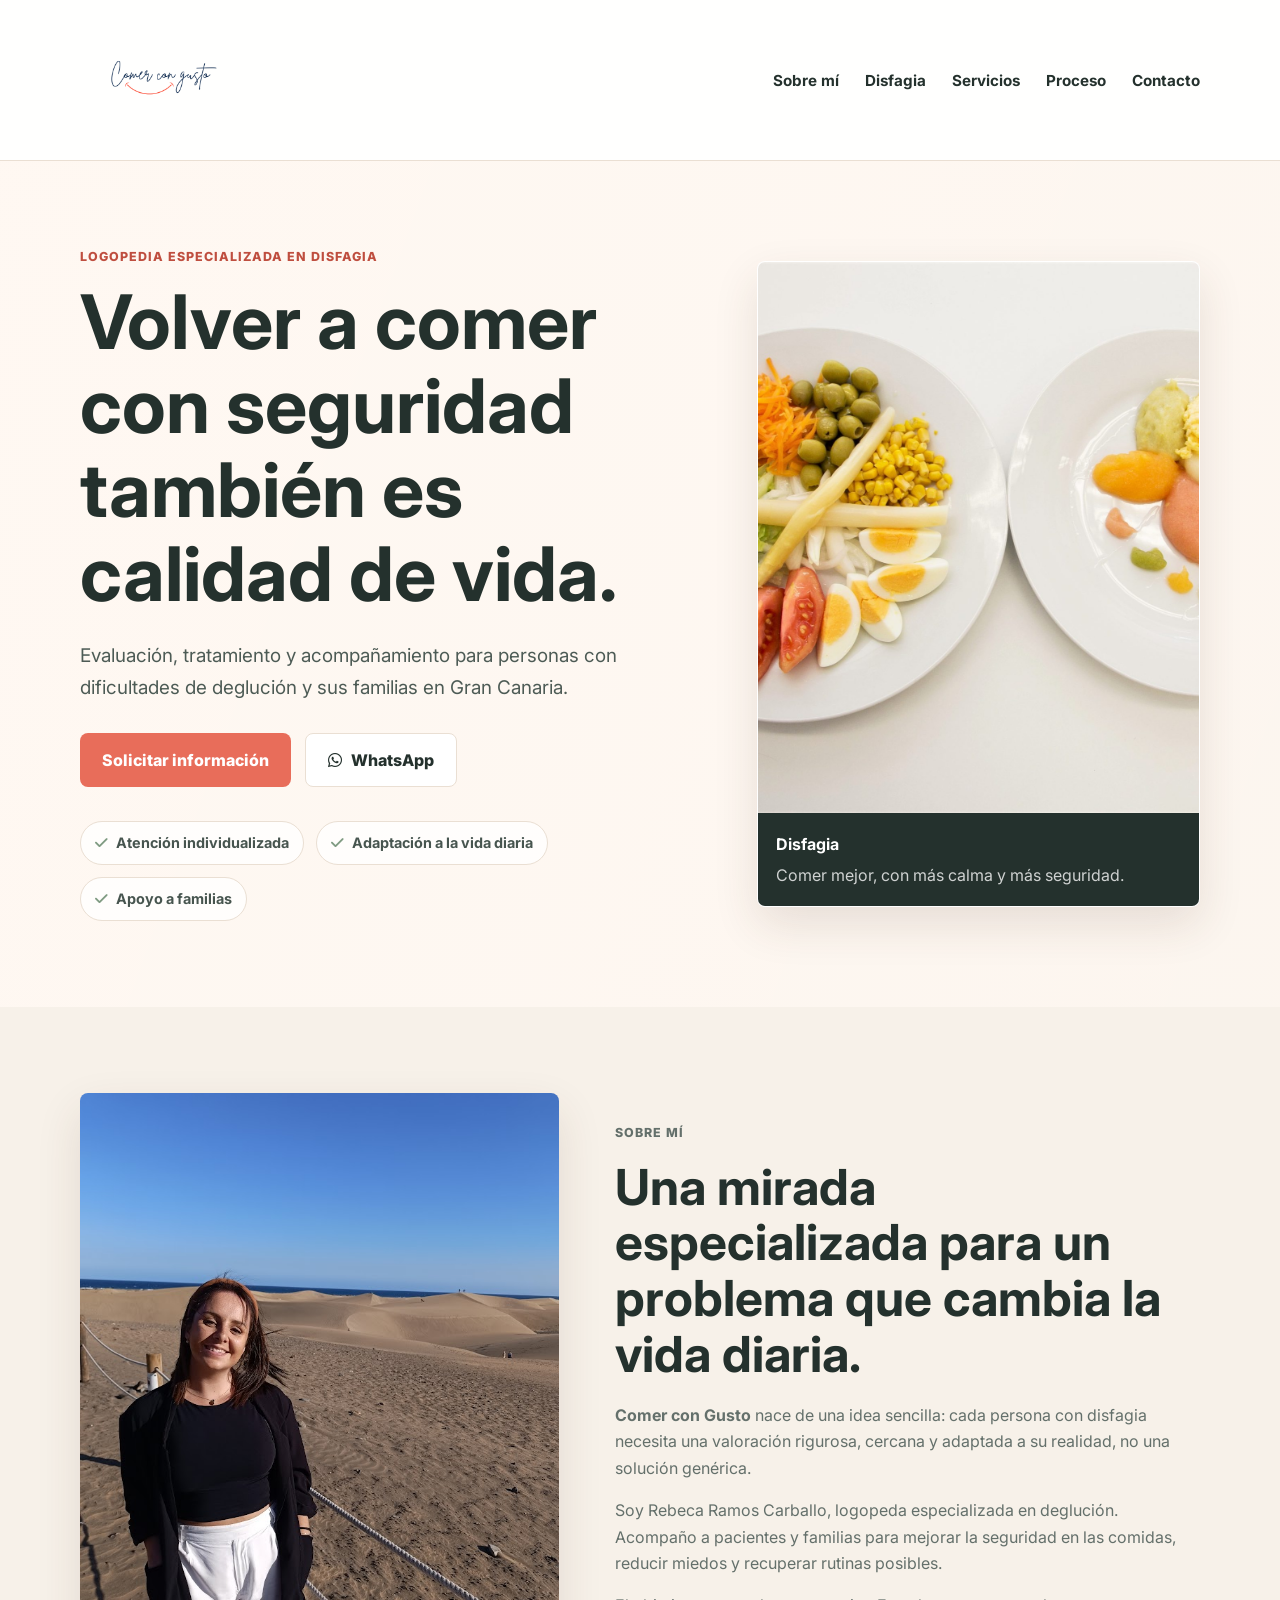
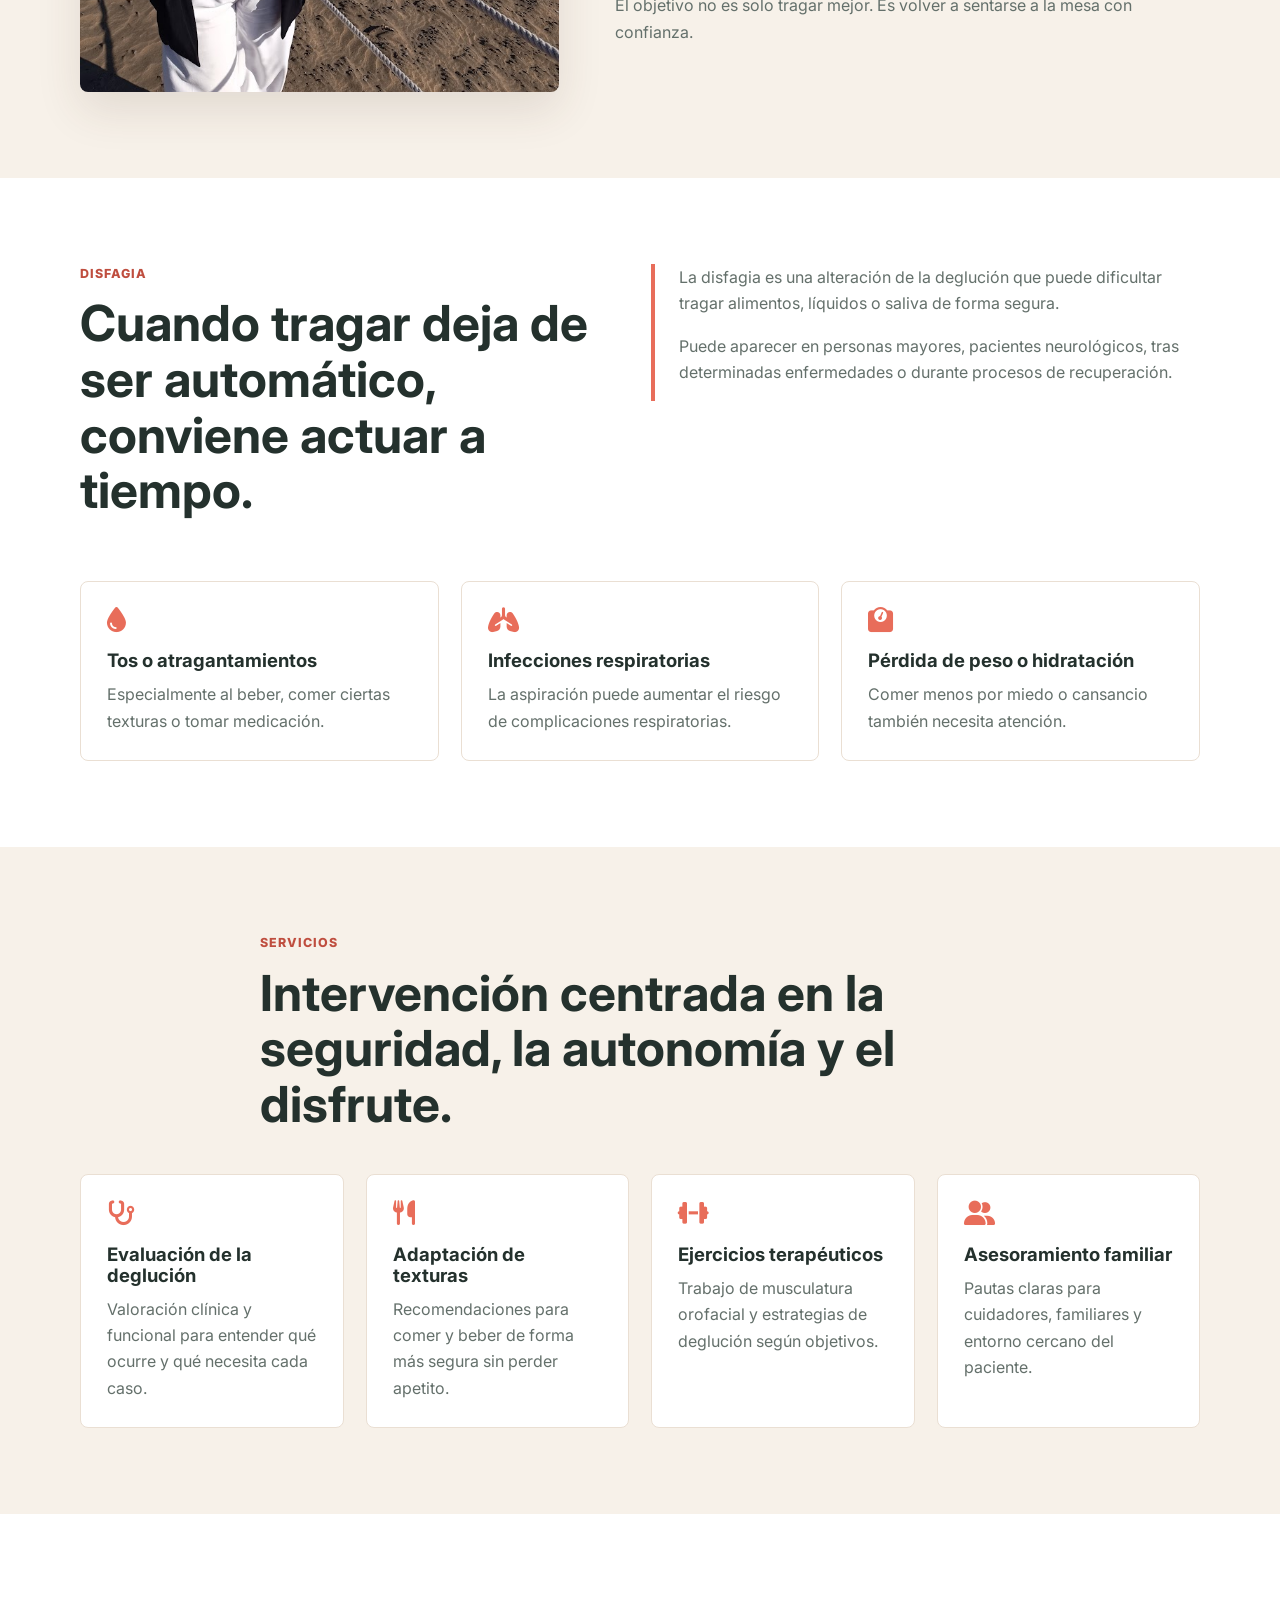
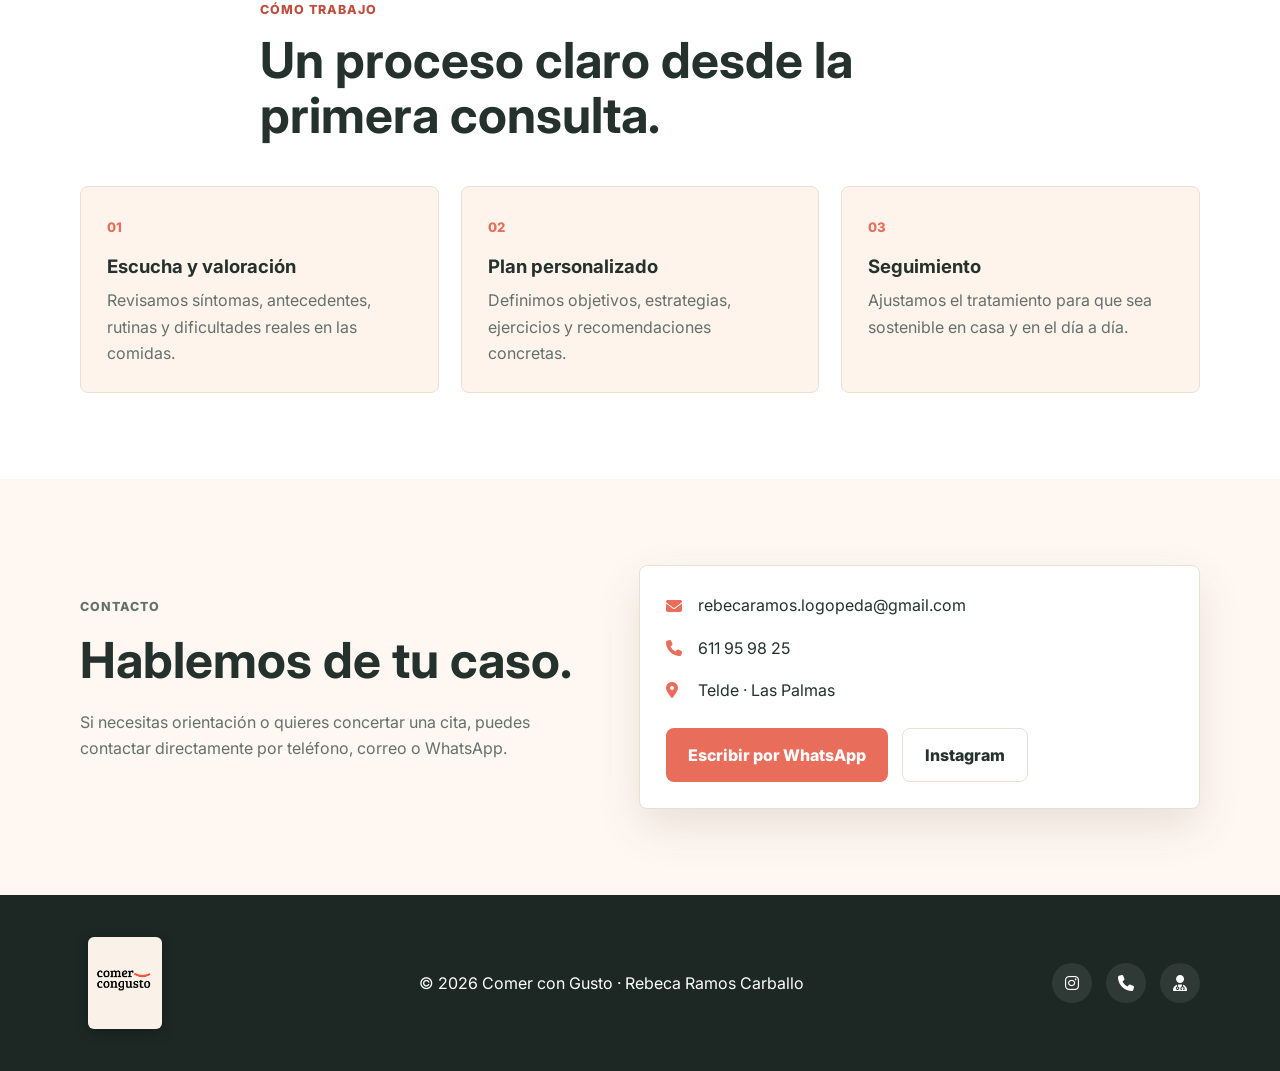
==== index.html @ aea31c48 "Primera version Comer con Gusto web" ====
<!doctype html>
<html lang="es">
  <head>
    <meta charset="UTF-8" />
    <meta name="viewport" content="width=device-width, initial-scale=1" />
    <meta
      name="description"
      content="Comer con Gusto, logopedia especializada en disfagia en Gran Canaria. Evaluación, tratamiento y asesoramiento para una alimentación más segura."
    />

    <title>Comer con Gusto | Logopedia especializada en disfagia</title>

    <link rel="stylesheet" href="style.css" />

    <link rel="preconnect" href="https://fonts.googleapis.com" />
    <link rel="preconnect" href="https://fonts.gstatic.com" crossorigin />
    <link
      href="https://fonts.googleapis.com/css2?family=Inter:wght@400;500;600;700;800&display=swap"
      rel="stylesheet"
    />

    <link
      rel="stylesheet"
      href="https://cdnjs.cloudflare.com/ajax/libs/font-awesome/6.5.0/css/all.min.css"
    />
  </head>

  <body>
    <nav class="barra-navegacion" aria-label="Navegación principal">
      <div class="contenedor-navegacion">
        <a href="#inicio" class="marca" aria-label="Comer con Gusto">
          <img src="images/logo.png" alt="Comer con Gusto" class="logo-principal" />
        </a>

        <ul class="enlaces-navegacion">
          <li><a href="#sobre-mi">Sobre mí</a></li>
          <li><a href="#disfagia">Disfagia</a></li>
          <li><a href="#servicios">Servicios</a></li>
          <li><a href="#proceso">Proceso</a></li>
          <li><a href="#contacto">Contacto</a></li>
        </ul>
      </div>
    </nav>

    <main>
      <header id="inicio" class="portada">
        <div class="contenido-portada">
          <div class="texto-portada">
            <p class="etiqueta-seccion">Logopedia especializada en disfagia</p>
            <h1>Volver a comer con seguridad también es calidad de vida.</h1>

            <p class="texto-destacado">
              Evaluación, tratamiento y acompañamiento para personas con
              dificultades de deglución y sus familias en Gran Canaria.
            </p>

            <div class="acciones-portada">
              <a href="#contacto" class="boton-principal">Solicitar información</a>
              <a
                href="https://wa.me/34611959825"
                class="boton-secundario"
                target="_blank"
                rel="noopener"
              >
                <i class="fa-brands fa-whatsapp" aria-hidden="true"></i>
                WhatsApp
              </a>
            </div>

            <div class="lista-confianza" aria-label="Puntos destacados">
              <span><i class="fa-solid fa-check"></i> Atención individualizada</span>
              <span><i class="fa-solid fa-check"></i> Adaptación a la vida diaria</span>
              <span><i class="fa-solid fa-check"></i> Apoyo a familias</span>
            </div>
          </div>

          <div class="tarjeta-portada" aria-label="Especialidad de Comer con Gusto">
            <img src="images/comida1.jpg" alt="Plato adaptado y apetecible" />
            <div class="nota-portada">
              <strong>Disfagia</strong>
              <span>Comer mejor, con más calma y más seguridad.</span>
            </div>
          </div>
        </div>
      </header>

      <section id="sobre-mi" class="seccion">
        <div class="contenedor dos-columnas">
          <div class="imagen-perfil">
            <img src="images/Rebeca.jpg" alt="Rebeca Ramos, logopeda" />
          </div>

          <div class="bloque-contenido">
            <p class="etiqueta-seccion">Sobre mí</p>
            <h2>Una mirada especializada para un problema que cambia la vida diaria.</h2>

            <p>
              <strong>Comer con Gusto</strong> nace de una idea sencilla: cada
              persona con disfagia necesita una valoración rigurosa, cercana y
              adaptada a su realidad, no una solución genérica.
            </p>

            <p>
              Soy Rebeca Ramos Carballo, logopeda especializada en deglución.
              Acompaño a pacientes y familias para mejorar la seguridad en las
              comidas, reducir miedos y recuperar rutinas posibles.
            </p>

            <p>
              El objetivo no es solo tragar mejor. Es volver a sentarse a la
              mesa con confianza.
            </p>
          </div>
        </div>
      </section>

      <section id="disfagia" class="seccion seccion-clara">
        <div class="contenedor introduccion-dividida">
          <div>
            <p class="etiqueta-seccion">Disfagia</p>
            <h2>Cuando tragar deja de ser automático, conviene actuar a tiempo.</h2>
          </div>

          <div class="panel-informacion">
            <p>
              La disfagia es una alteración de la deglución que puede dificultar
              tragar alimentos, líquidos o saliva de forma segura.
            </p>
            <p>
              Puede aparecer en personas mayores, pacientes neurológicos, tras
              determinadas enfermedades o durante procesos de recuperación.
            </p>
          </div>
        </div>

        <div class="contenedor rejilla-alertas">
          <article>
            <i class="fa-solid fa-droplet"></i>
            <h3>Tos o atragantamientos</h3>
            <p>Especialmente al beber, comer ciertas texturas o tomar medicación.</p>
          </article>

          <article>
            <i class="fa-solid fa-lungs"></i>
            <h3>Infecciones respiratorias</h3>
            <p>La aspiración puede aumentar el riesgo de complicaciones respiratorias.</p>
          </article>

          <article>
            <i class="fa-solid fa-weight-scale"></i>
            <h3>Pérdida de peso o hidratación</h3>
            <p>Comer menos por miedo o cansancio también necesita atención.</p>
          </article>
        </div>
      </section>

      <section id="servicios" class="seccion">
        <div class="contenedor encabezado-seccion">
          <p class="etiqueta-seccion">Servicios</p>
          <h2>Intervención centrada en la seguridad, la autonomía y el disfrute.</h2>
        </div>

        <div class="contenedor rejilla-servicios">
          <article class="tarjeta-servicio">
            <i class="fa-solid fa-stethoscope"></i>
            <h3>Evaluación de la deglución</h3>
            <p>Valoración clínica y funcional para entender qué ocurre y qué necesita cada caso.</p>
          </article>

          <article class="tarjeta-servicio">
            <i class="fa-solid fa-utensils"></i>
            <h3>Adaptación de texturas</h3>
            <p>Recomendaciones para comer y beber de forma más segura sin perder apetito.</p>
          </article>

          <article class="tarjeta-servicio">
            <i class="fa-solid fa-dumbbell"></i>
            <h3>Ejercicios terapéuticos</h3>
            <p>Trabajo de musculatura orofacial y estrategias de deglución según objetivos.</p>
          </article>

          <article class="tarjeta-servicio">
            <i class="fa-solid fa-user-group"></i>
            <h3>Asesoramiento familiar</h3>
            <p>Pautas claras para cuidadores, familiares y entorno cercano del paciente.</p>
          </article>
        </div>
      </section>

      <section id="proceso" class="seccion seccion-acento">
        <div class="contenedor encabezado-seccion">
          <p class="etiqueta-seccion">Cómo trabajo</p>
          <h2>Un proceso claro desde la primera consulta.</h2>
        </div>

        <div class="contenedor rejilla-proceso">
          <article>
            <span>01</span>
            <h3>Escucha y valoración</h3>
            <p>Revisamos síntomas, antecedentes, rutinas y dificultades reales en las comidas.</p>
          </article>

          <article>
            <span>02</span>
            <h3>Plan personalizado</h3>
            <p>Definimos objetivos, estrategias, ejercicios y recomendaciones concretas.</p>
          </article>

          <article>
            <span>03</span>
            <h3>Seguimiento</h3>
            <p>Ajustamos el tratamiento para que sea sostenible en casa y en el día a día.</p>
          </article>
        </div>
      </section>

      <section id="contacto" class="seccion seccion-contacto">
        <div class="contenedor diseno-contacto">
          <div>
            <p class="etiqueta-seccion">Contacto</p>
            <h2>Hablemos de tu caso.</h2>
            <p>
              Si necesitas orientación o quieres concertar una cita, puedes
              contactar directamente por teléfono, correo o WhatsApp.
            </p>
          </div>

          <div class="tarjeta-contacto">
            <a href="mailto:rebecaramos.logopeda@gmail.com">
              <i class="fa-solid fa-envelope"></i>
              rebecaramos.logopeda@gmail.com
            </a>

            <a href="tel:611959825">
              <i class="fa-solid fa-phone"></i>
              611 95 98 25
            </a>

            <p>
              <i class="fa-solid fa-location-dot"></i>
              Telde · Las Palmas
            </p>

            <div class="acciones-contacto">
              <a
                href="https://wa.me/34611959825"
                class="boton-principal"
                target="_blank"
                rel="noopener"
              >
                Escribir por WhatsApp
              </a>

              <a
                href="https://www.instagram.com/comercon_gusto/"
                class="boton-secundario"
                target="_blank"
                rel="noopener"
              >
                Instagram
              </a>
            </div>
          </div>
        </div>
      </section>
    </main>

    <footer>
      <div class="contenido-footer">
        <img src="images/logo3.png" alt="Comer con Gusto" class="logo-footer" />

        <p>© 2026 Comer con Gusto · Rebeca Ramos Carballo</p>

        <div class="iconos-sociales">
          <a
            href="https://www.instagram.com/comercon_gusto/"
            target="_blank"
            rel="noopener"
            aria-label="Instagram"
          >
            <i class="fab fa-instagram"></i>
          </a>

          <a href="tel:611959825" aria-label="Teléfono">
            <i class="fa-solid fa-phone"></i>
          </a>

          <a
            href="https://www.doctoralia.es/rebeca-ramos-carballo/logopeda/santa-brigida"
            target="_blank"
            rel="noopener"
            aria-label="Doctoralia"
          >
            <i class="fa-solid fa-user-doctor"></i>
          </a>
        </div>
      </div>
    </footer>

    <script src="script.js"></script>
  </body>
</html>
---- style.css ----
:root {
  --fondo: #f7f1e9;
  --superficie: #ffffff;
  --superficie-suave: #fff8f2;
  --texto-principal: #24312d;
  --texto-secundario: #64706b;
  --color-marca: #e86d5a;
  --color-marca-oscuro: #bf4e3f;
  --verde-suave: #7f9b82;
  --dorado: #c9955e;
  --linea: #eadfd3;
  --sombra: 0 18px 45px rgba(76, 52, 35, 0.12);
}

* {
  box-sizing: border-box;
  margin: 0;
  padding: 0;
}

html {
  scroll-behavior: smooth;
}

body {
  background: var(--fondo);
  color: var(--texto-principal);
  font-family: "Inter", sans-serif;
  line-height: 1.65;
}

img {
  display: block;
  max-width: 100%;
}

a {
  color: inherit;
}

/* NAVEGACIÓN */

.barra-navegacion {
  background: rgba(255, 255, 255, 0.94);
  border-bottom: 1px solid var(--linea);
  position: sticky;
  top: 0;
  z-index: 10;
  backdrop-filter: blur(14px);
}

.contenedor-navegacion,
.contenedor,
.contenido-portada,
.contenido-footer {
  width: min(1120px, calc(100% - 40px));
  margin: 0 auto;
}

.contenedor-navegacion {
  display: flex;
  align-items: center;
  justify-content: space-between;
  min-height: 90px;
}

.marca {
  display: inline-flex;
  align-items: center;
  text-decoration: none;
}

.logo-principal {
  width: 160px;
  height: auto;
}

.enlaces-navegacion {
  display: flex;
  align-items: center;
  gap: 26px;
  list-style: none;
}

.enlaces-navegacion a {
  color: var(--texto-principal);
  font-size: 0.95rem;
  font-weight: 700;
  text-decoration: none;
}

.enlaces-navegacion a:hover {
  color: var(--color-marca);
}

/* PORTADA */

.portada {
  background: linear-gradient(
    110deg,
    rgba(255, 248, 242, 0.98) 0%,
    rgba(255, 248, 242, 0.9) 50%,
    rgba(255, 248, 242, 0.65) 100%
  );
  padding: 86px 0;
}

.contenido-portada {
  display: grid;
  grid-template-columns: minmax(0, 1.05fr) minmax(320px, 0.75fr);
  gap: 56px;
  align-items: center;
}

.texto-portada {
  max-width: 720px;
}

.etiqueta-seccion {
  color: var(--color-marca-oscuro);
  font-size: 0.78rem;
  font-weight: 800;
  letter-spacing: 0.08em;
  margin-bottom: 12px;
  text-transform: uppercase;
}

h1,
h2,
h3 {
  color: var(--texto-principal);
  line-height: 1.12;
}

h1 {
  font-size: clamp(2.45rem, 6vw, 4.7rem);
  max-width: 820px;
}

h2 {
  font-size: clamp(2rem, 4vw, 3.1rem);
  margin-bottom: 20px;
}

h3 {
  font-size: 1.16rem;
  margin-bottom: 10px;
}

.texto-destacado {
  color: #4d5b55;
  font-size: 1.18rem;
  margin: 24px 0 30px;
  max-width: 610px;
}

.acciones-portada,
.acciones-contacto {
  display: flex;
  flex-wrap: wrap;
  gap: 14px;
}

.boton-principal,
.boton-secundario {
  align-items: center;
  border-radius: 8px;
  display: inline-flex;
  font-weight: 800;
  gap: 9px;
  justify-content: center;
  min-height: 48px;
  padding: 13px 22px;
  text-decoration: none;
  transition: transform 0.2s ease, background 0.2s ease, border-color 0.2s ease;
}

.boton-principal {
  background: var(--color-marca);
  color: #fff;
}

.boton-principal:hover {
  background: var(--color-marca-oscuro);
  transform: translateY(-2px);
}

.boton-secundario {
  background: #fff;
  border: 1px solid var(--linea);
  color: var(--texto-principal);
}

.boton-secundario:hover {
  border-color: var(--dorado);
  transform: translateY(-2px);
}

.lista-confianza {
  display: flex;
  flex-wrap: wrap;
  gap: 12px;
  margin-top: 34px;
}

.lista-confianza span {
  align-items: center;
  background: rgba(255, 255, 255, 0.82);
  border: 1px solid var(--linea);
  border-radius: 999px;
  color: #47554f;
  display: inline-flex;
  font-size: 0.9rem;
  font-weight: 700;
  gap: 8px;
  padding: 9px 14px;
}

.lista-confianza i {
  color: var(--verde-suave);
}

.tarjeta-portada {
  background: var(--superficie);
  border: 1px solid rgba(255, 255, 255, 0.7);
  border-radius: 8px;
  box-shadow: var(--sombra);
  overflow: hidden;
}

.tarjeta-portada img {
  aspect-ratio: 4 / 5;
  height: 100%;
  object-fit: cover;
  width: 100%;
}

.nota-portada {
  background: var(--texto-principal);
  color: #fff;
  display: grid;
  gap: 4px;
  padding: 18px;
}

.nota-portada span {
  color: rgba(255, 255, 255, 0.78);
}

/* SECCIONES */

.seccion {
  padding: 86px 0;
}

.seccion-clara {
  background: var(--superficie);
}

.seccion-acento {
  background: #fff;
}

.dos-columnas {
  align-items: center;
  display: grid;
  gap: 56px;
  grid-template-columns: 0.82fr 1fr;
}

.imagen-perfil img {
  aspect-ratio: 4 / 5;
  border-radius: 8px;
  box-shadow: var(--sombra);
  object-fit: cover;
  width: 100%;
}

.bloque-contenido p,
.panel-informacion p,
.diseno-contacto p {
  color: var(--texto-secundario);
  margin-bottom: 16px;
}

.introduccion-dividida {
  align-items: start;
  display: grid;
  gap: 50px;
  grid-template-columns: 0.95fr 1fr;
}

.panel-informacion {
  border-left: 4px solid var(--color-marca);
  padding-left: 24px;
}

/* REJILLAS */

.rejilla-alertas,
.rejilla-servicios,
.rejilla-proceso {
  display: grid;
  gap: 22px;
  margin-top: 42px;
}

.rejilla-alertas {
  grid-template-columns: repeat(3, 1fr);
}

.rejilla-servicios {
  grid-template-columns: repeat(4, 1fr);
}

.rejilla-proceso {
  grid-template-columns: repeat(3, 1fr);
}

.tarjeta-servicio,
.rejilla-alertas article,
.rejilla-proceso article,
.tarjeta-contacto {
  background: var(--superficie);
  border: 1px solid var(--linea);
  border-radius: 8px;
  padding: 26px;
}

.tarjeta-servicio {
  min-height: 238px;
}

.tarjeta-servicio i,
.rejilla-alertas i {
  color: var(--color-marca);
  font-size: 1.55rem;
  margin-bottom: 18px;
}

.tarjeta-servicio p,
.rejilla-alertas p,
.rejilla-proceso p {
  color: var(--texto-secundario);
}

.encabezado-seccion {
  max-width: 760px;
}

.rejilla-proceso article {
  background: #fff4ec;
}

.rejilla-proceso span {
  color: var(--color-marca);
  display: inline-block;
  font-size: 0.82rem;
  font-weight: 800;
  margin-bottom: 18px;
}

/* CONTACTO */

.seccion-contacto {
  background: var(--superficie-suave);
}

.diseno-contacto {
  align-items: center;
  display: grid;
  gap: 54px;
  grid-template-columns: 0.9fr 1fr;
}

.tarjeta-contacto {
  box-shadow: var(--sombra);
}

.tarjeta-contacto > a,
.tarjeta-contacto > p {
  align-items: center;
  color: var(--texto-principal);
  display: flex;
  gap: 12px;
  margin-bottom: 16px;
  text-decoration: none;
}

.tarjeta-contacto i {
  color: var(--color-marca);
  width: 20px;
}

.acciones-contacto {
  margin-top: 24px;
}

/* FOOTER */

footer {
  background: #1d2824;
  color: #fff;
  padding: 34px 0;
}

.contenido-footer {
  align-items: center;
  display: flex;
  gap: 24px;
  justify-content: space-between;
}

.logo-footer {
  border-radius: 14px;
  padding: 8px;
  width: 90px;
  height: auto;
  filter: drop-shadow(0 3px 6px rgba(0, 0, 0, 0.3));
  transition: transform 0.3s ease;
}

.logo-footer:hover {
  transform: scale(1.05);
}

.iconos-sociales {
  display: flex;
  gap: 14px;
}

.iconos-sociales a {
  align-items: center;
  background: rgba(255, 255, 255, 0.08);
  border-radius: 999px;
  color: #fff;
  display: inline-flex;
  height: 40px;
  justify-content: center;
  text-decoration: none;
  transition: background 0.2s ease, transform 0.2s ease;
  width: 40px;
}

.iconos-sociales a:hover {
  background: var(--color-marca);
  transform: translateY(-2px);
}

/* RESPONSIVE */

@media (max-width: 980px) {
  .contenido-portada,
  .dos-columnas,
  .introduccion-dividida,
  .diseno-contacto {
    grid-template-columns: 1fr;
  }

  .rejilla-servicios,
  .rejilla-alertas,
  .rejilla-proceso {
    grid-template-columns: repeat(2, 1fr);
  }

  .tarjeta-portada img {
    aspect-ratio: 16 / 10;
  }
}

@media (max-width: 760px) {
  .contenedor-navegacion,
  .contenedor,
  .contenido-portada,
  .contenido-footer {
    width: min(100% - 28px, 1120px);
  }

  .contenedor-navegacion {
    justify-content: center;
    min-height: 68px;
  }

  .logo-principal {
    width: 120px;
  }

  .enlaces-navegacion {
    display: none;
  }

  .portada {
    padding: 48px 0 36px;
  }

  .seccion {
    padding: 64px 0;
  }

  .rejilla-servicios,
  .rejilla-alertas,
  .rejilla-proceso {
    grid-template-columns: 1fr;
  }

  .acciones-portada,
  .acciones-contacto {
    align-items: stretch;
    flex-direction: column;
  }

  .boton-principal,
  .boton-secundario {
    width: 100%;
  }

  .contenido-footer {
    flex-direction: column;
    text-align: center;
  }

  .logo-footer {
    width: 65px;
  }
}
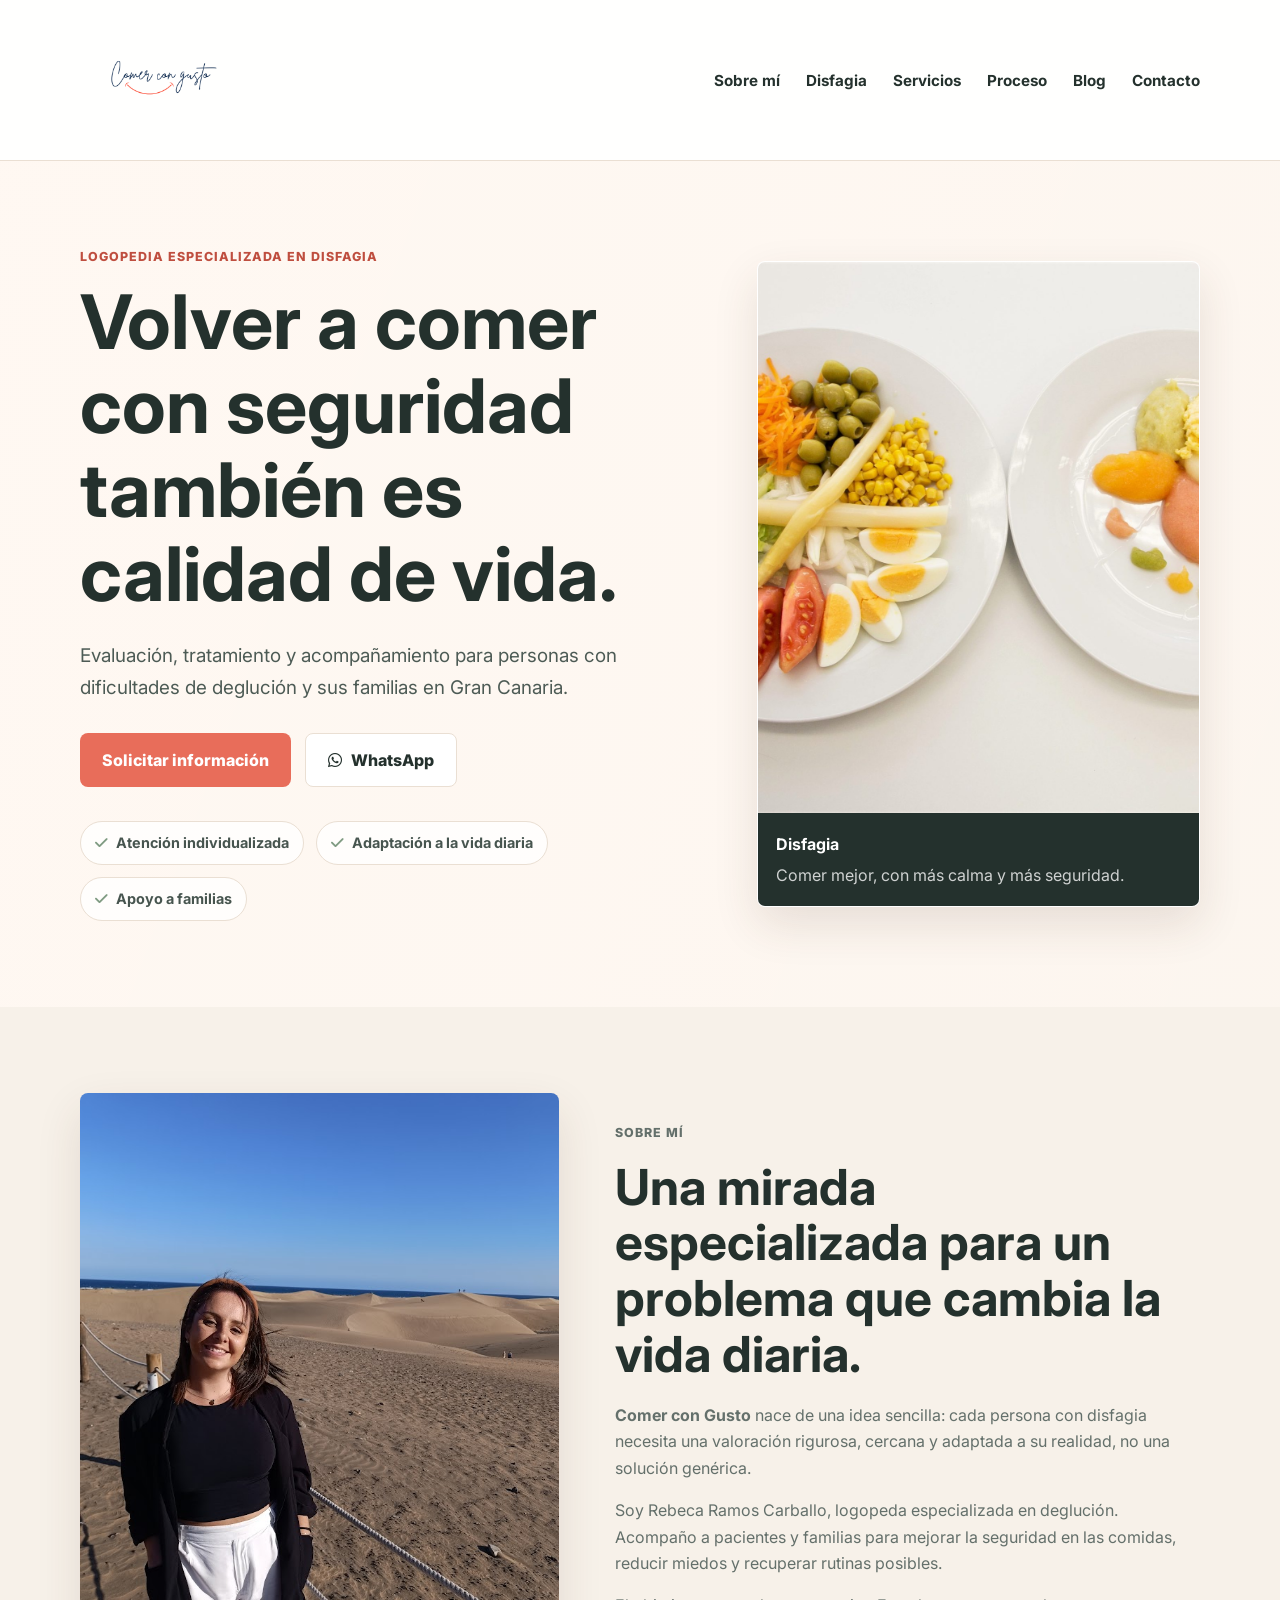
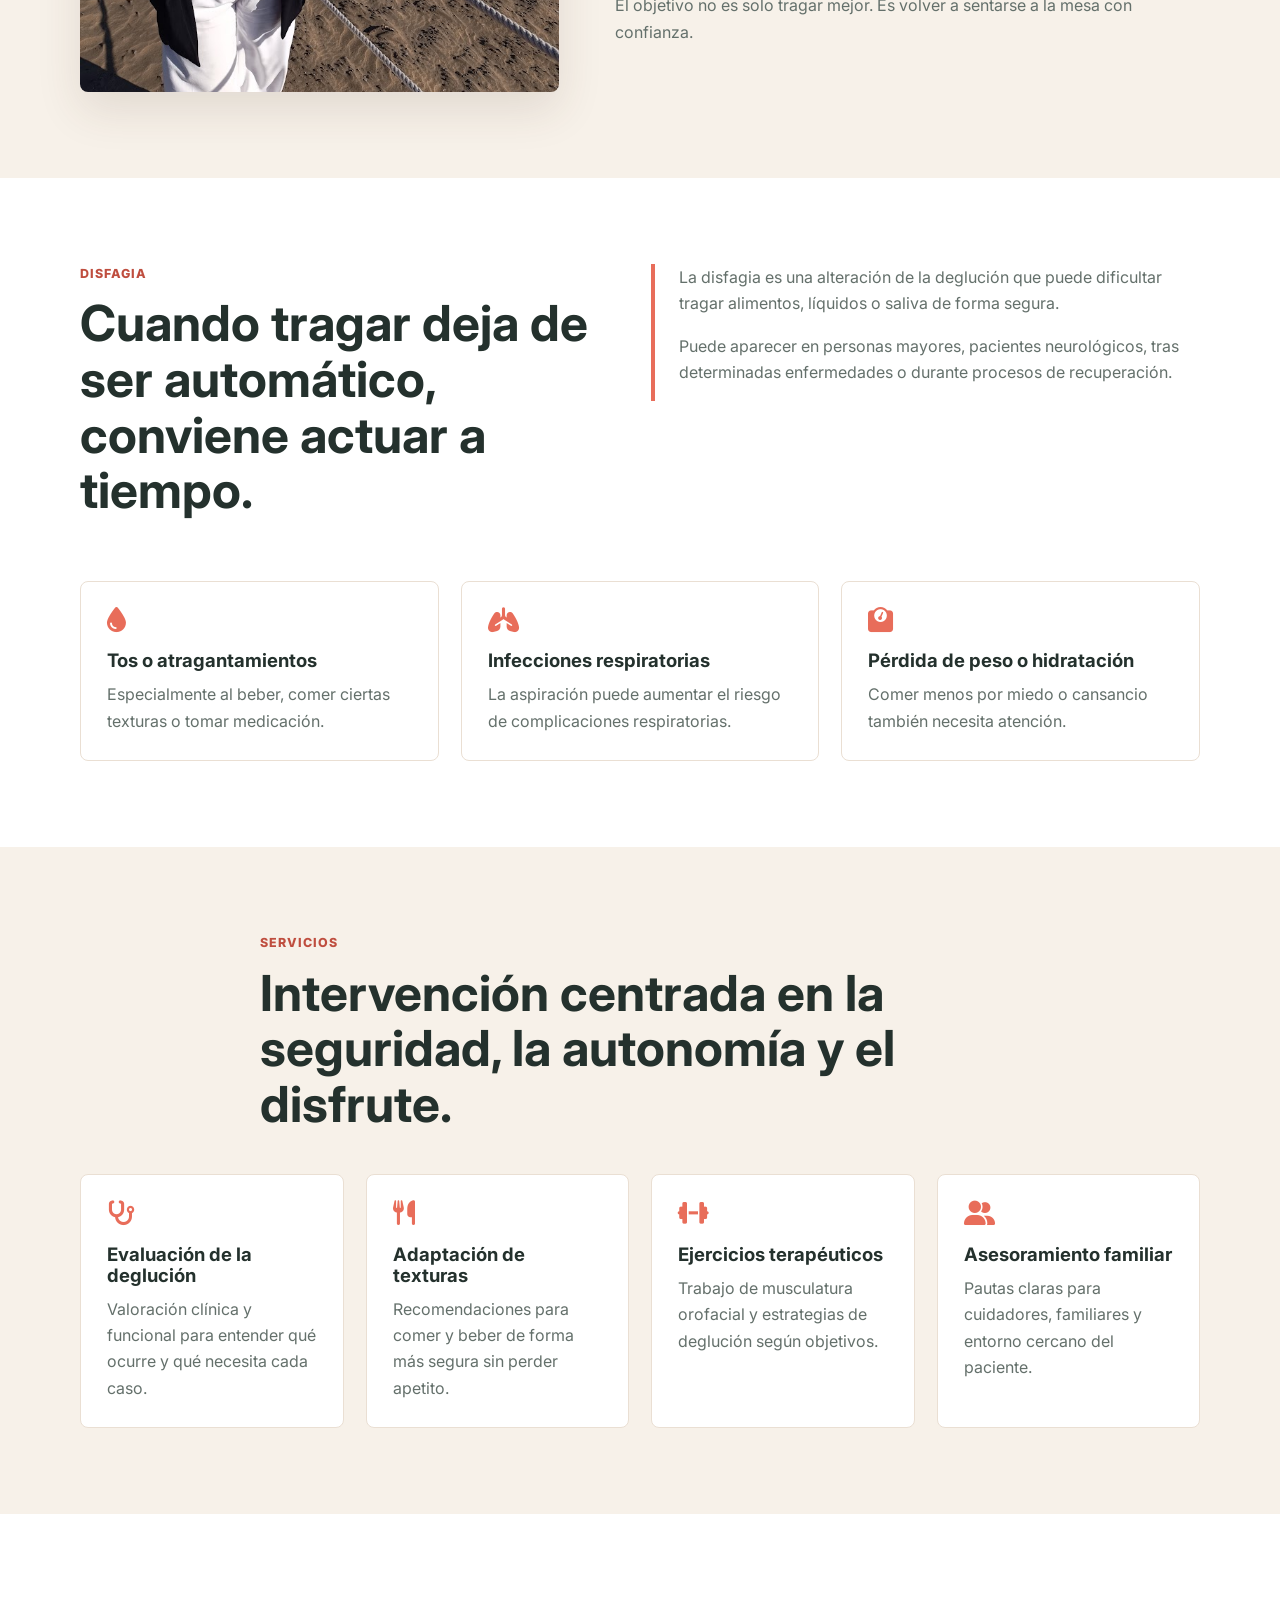
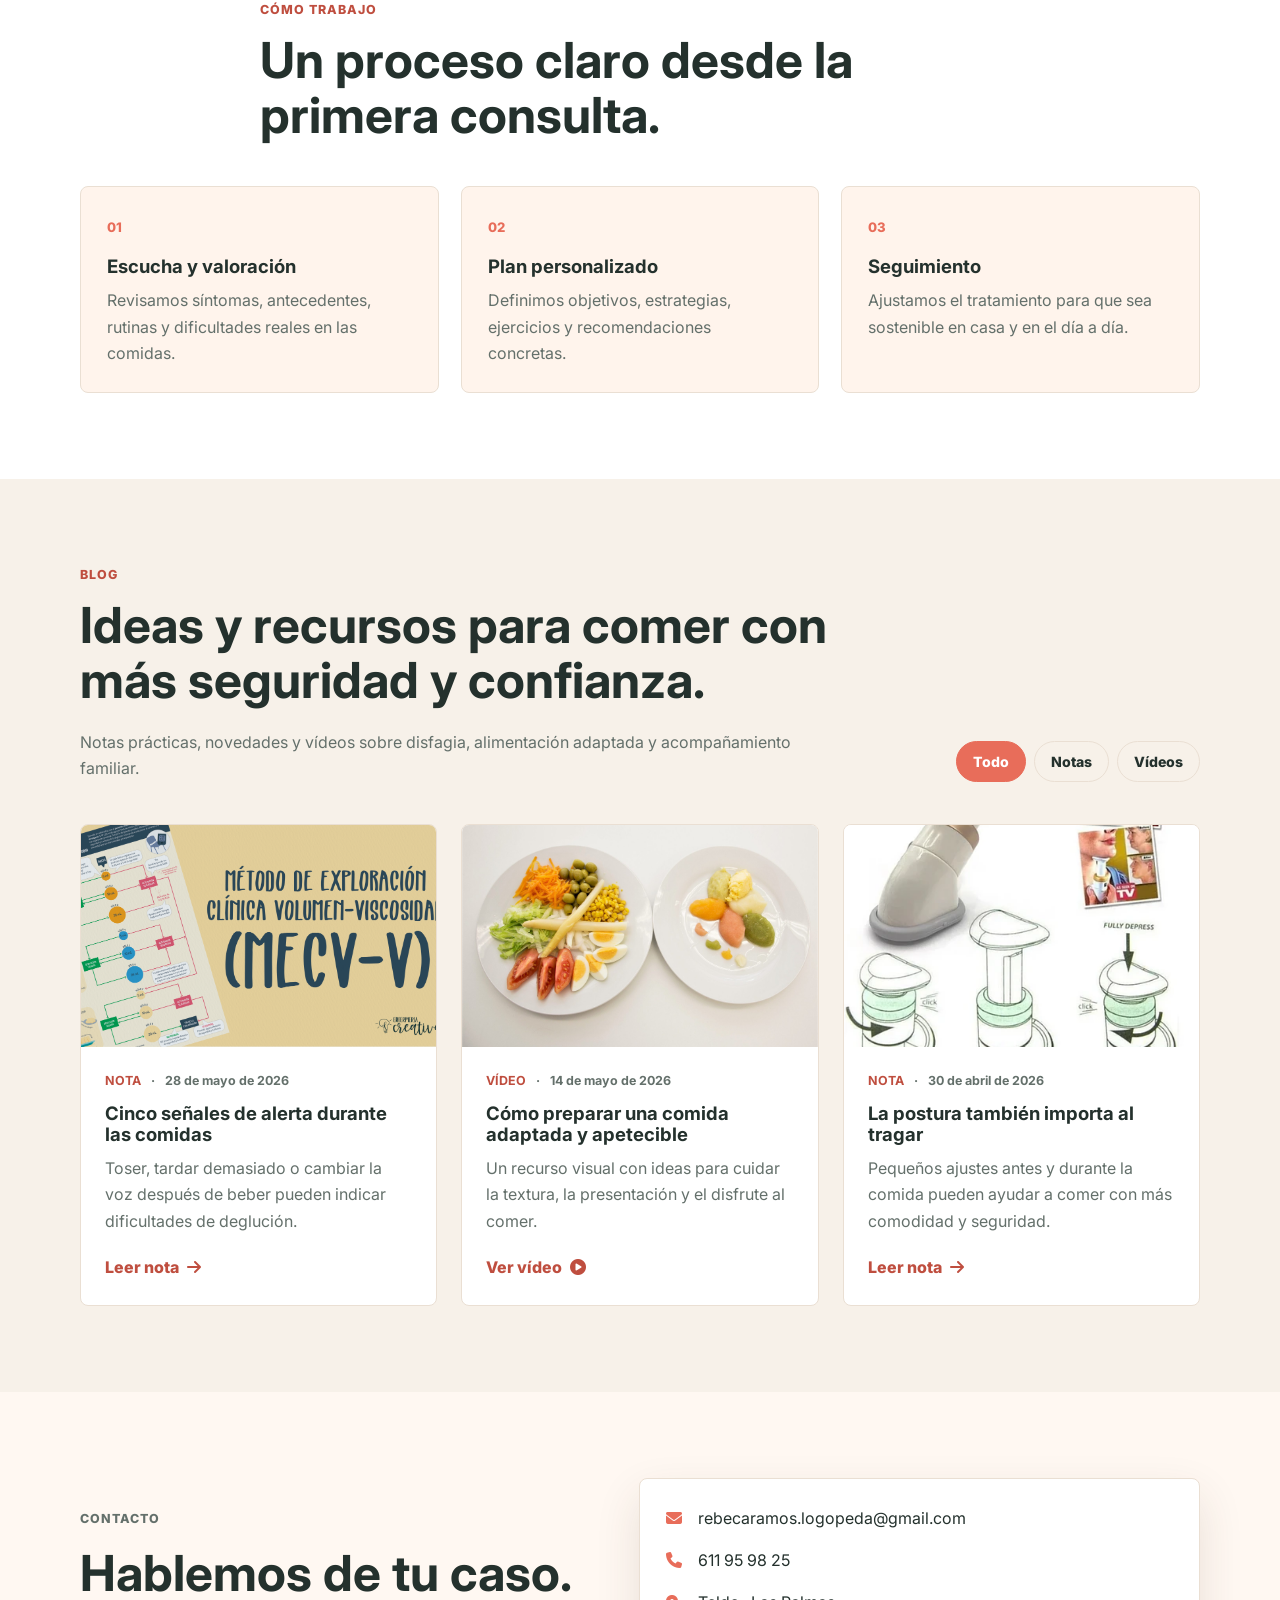
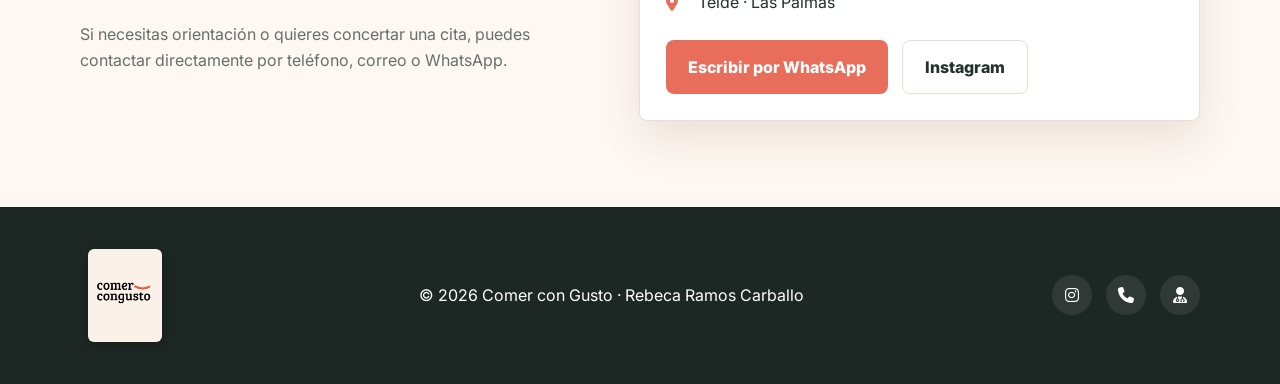
==== commit 8c66f86b: "blog" ====
--- a/index.html
+++ b/index.html
@@ -37,6 +37,7 @@
           <li><a href="#disfagia">Disfagia</a></li>
           <li><a href="#servicios">Servicios</a></li>
           <li><a href="#proceso">Proceso</a></li>
+          <li><a href="#blog">Blog</a></li>
           <li><a href="#contacto">Contacto</a></li>
         </ul>
       </div>
@@ -214,6 +215,27 @@
         </div>
       </section>
 
+      <section id="blog" class="seccion seccion-blog">
+        <div class="contenedor cabecera-blog">
+          <div class="encabezado-seccion">
+            <p class="etiqueta-seccion">Blog</p>
+            <h2>Ideas y recursos para comer con más seguridad y confianza.</h2>
+            <p>
+              Notas prácticas, novedades y vídeos sobre disfagia, alimentación
+              adaptada y acompañamiento familiar.
+            </p>
+          </div>
+
+          <div class="filtros-blog" aria-label="Filtrar entradas del blog">
+            <button class="filtro-blog activo" type="button" data-filtro="todos">Todo</button>
+            <button class="filtro-blog" type="button" data-filtro="nota">Notas</button>
+            <button class="filtro-blog" type="button" data-filtro="video">Vídeos</button>
+          </div>
+        </div>
+
+        <div id="entradas-blog" class="contenedor rejilla-blog" aria-live="polite"></div>
+      </section>
+
       <section id="contacto" class="seccion seccion-contacto">
         <div class="contenedor diseno-contacto">
           <div>
@@ -299,4 +321,4 @@
 
     <script src="script.js"></script>
   </body>
-</html>+</html>
--- a/style.css
+++ b/style.css
@@ -360,6 +360,125 @@
   margin-bottom: 18px;
 }
 
+/* BLOG */
+
+.seccion-blog {
+  background: var(--fondo);
+}
+
+.cabecera-blog {
+  align-items: end;
+  display: flex;
+  gap: 30px;
+  justify-content: space-between;
+}
+
+.cabecera-blog .encabezado-seccion > p:last-child,
+.contenido-entrada p,
+.detalle-entrada {
+  color: var(--texto-secundario);
+}
+
+.filtros-blog {
+  display: flex;
+  flex-wrap: wrap;
+  gap: 8px;
+  justify-content: flex-end;
+}
+
+.filtro-blog {
+  background: transparent;
+  border: 1px solid var(--linea);
+  border-radius: 999px;
+  color: var(--texto-principal);
+  cursor: pointer;
+  font: inherit;
+  font-size: 0.88rem;
+  font-weight: 800;
+  padding: 8px 16px;
+}
+
+.filtro-blog:hover,
+.filtro-blog.activo {
+  background: var(--color-marca);
+  border-color: var(--color-marca);
+  color: #fff;
+}
+
+.rejilla-blog {
+  display: grid;
+  gap: 24px;
+  grid-template-columns: repeat(3, 1fr);
+  margin-top: 42px;
+}
+
+.entrada-blog {
+  background: var(--superficie);
+  border: 1px solid var(--linea);
+  border-radius: 8px;
+  display: flex;
+  flex-direction: column;
+  overflow: hidden;
+  transition: box-shadow 0.2s ease, transform 0.2s ease;
+}
+
+.entrada-blog:hover {
+  box-shadow: var(--sombra);
+  transform: translateY(-4px);
+}
+
+.imagen-entrada {
+  aspect-ratio: 16 / 10;
+  object-fit: cover;
+  width: 100%;
+}
+
+.contenido-entrada {
+  display: flex;
+  flex: 1;
+  flex-direction: column;
+  padding: 24px;
+}
+
+.metadatos-entrada {
+  align-items: center;
+  color: var(--texto-secundario);
+  display: flex;
+  font-size: 0.78rem;
+  font-weight: 700;
+  gap: 10px;
+  margin-bottom: 12px;
+}
+
+.tipo-entrada {
+  color: var(--color-marca-oscuro);
+  text-transform: uppercase;
+}
+
+.contenido-entrada p {
+  margin-bottom: 20px;
+}
+
+.enlace-entrada {
+  align-items: center;
+  color: var(--color-marca-oscuro);
+  display: inline-flex;
+  font-weight: 800;
+  gap: 8px;
+  margin-top: auto;
+  text-decoration: none;
+}
+
+.detalle-entrada {
+  border-top: 1px solid var(--linea);
+  margin-top: 18px;
+  padding-top: 18px;
+}
+
+.detalle-entrada p + p {
+  margin-top: 12px;
+}
+
 /* CONTACTO */
 
 .seccion-contacto {
@@ -459,7 +578,8 @@
 
   .rejilla-servicios,
   .rejilla-alertas,
-  .rejilla-proceso {
+  .rejilla-proceso,
+  .rejilla-blog {
     grid-template-columns: repeat(2, 1fr);
   }
 
@@ -499,8 +619,18 @@
 
   .rejilla-servicios,
   .rejilla-alertas,
-  .rejilla-proceso {
+  .rejilla-proceso,
+  .rejilla-blog {
     grid-template-columns: 1fr;
+  }
+
+  .cabecera-blog {
+    align-items: start;
+    flex-direction: column;
+  }
+
+  .filtros-blog {
+    justify-content: flex-start;
   }
 
   .acciones-portada,
@@ -522,4 +652,4 @@
   .logo-footer {
     width: 65px;
   }
-}+}
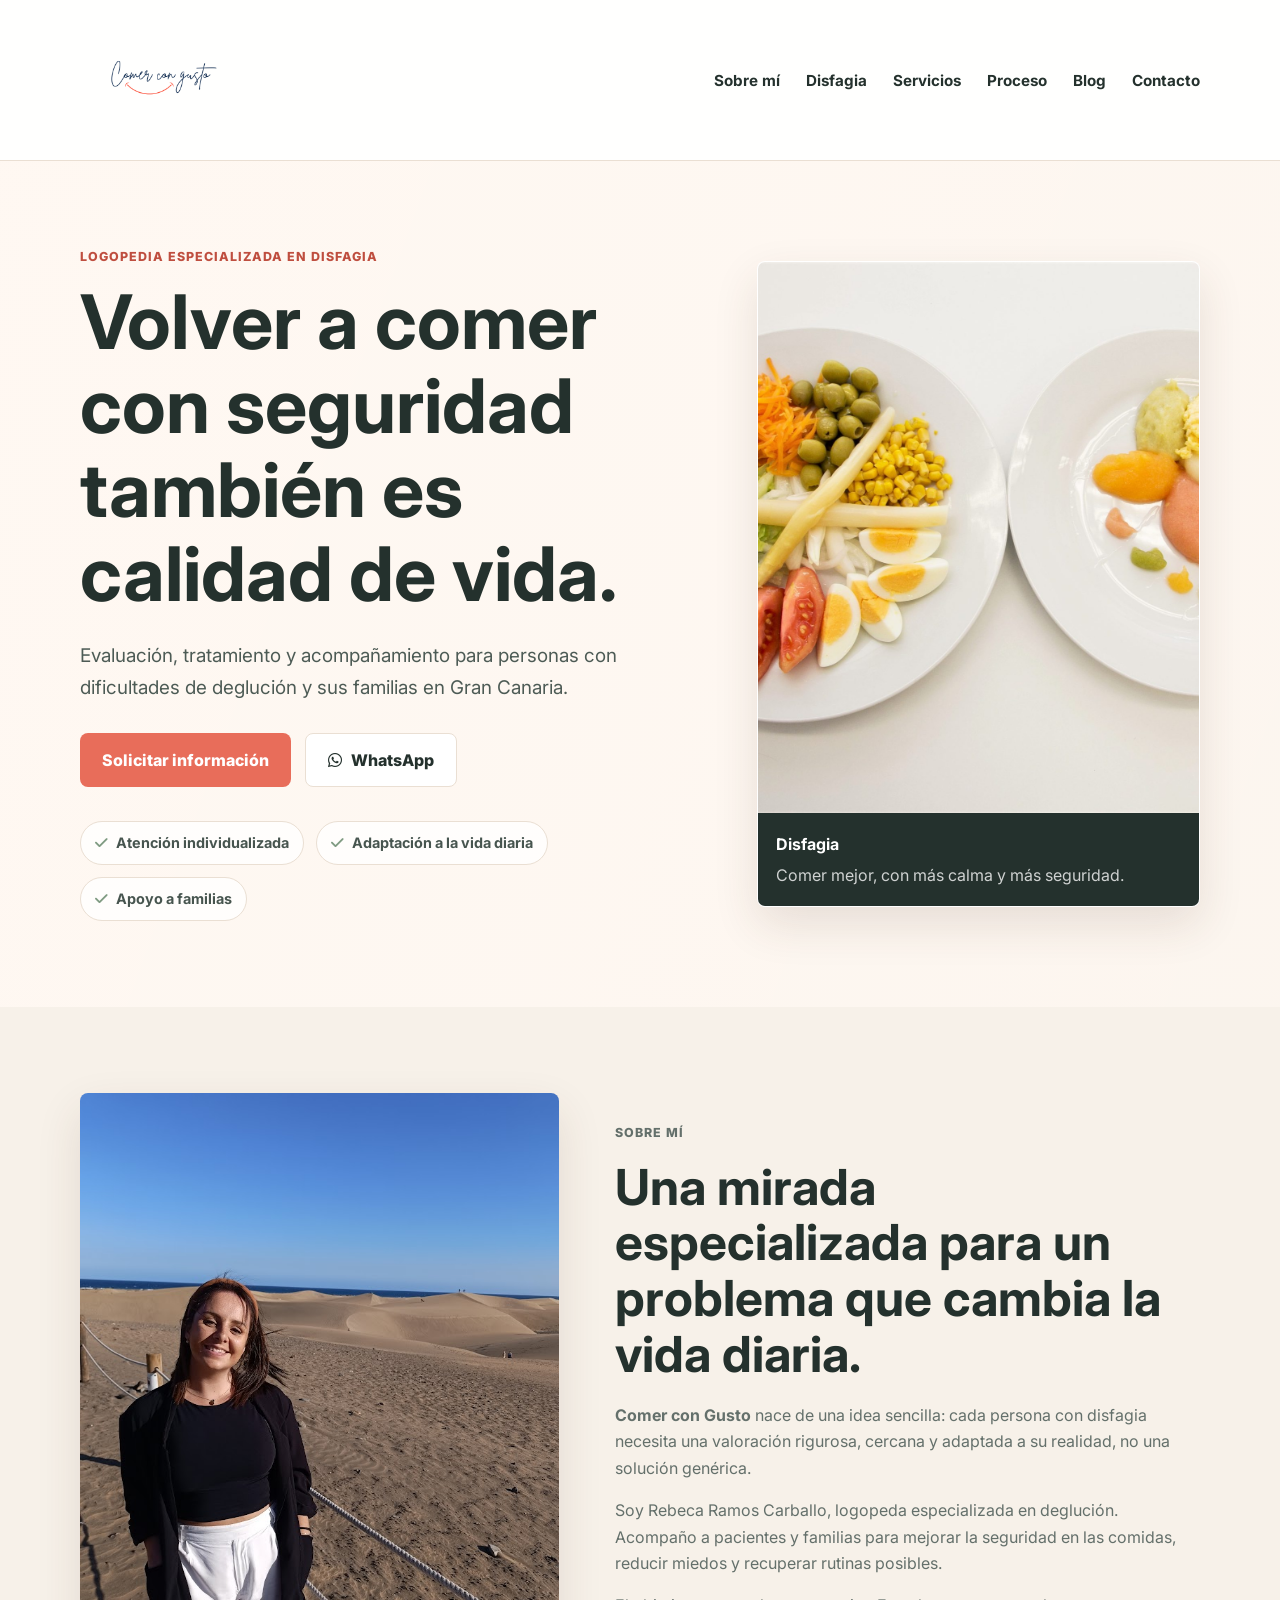
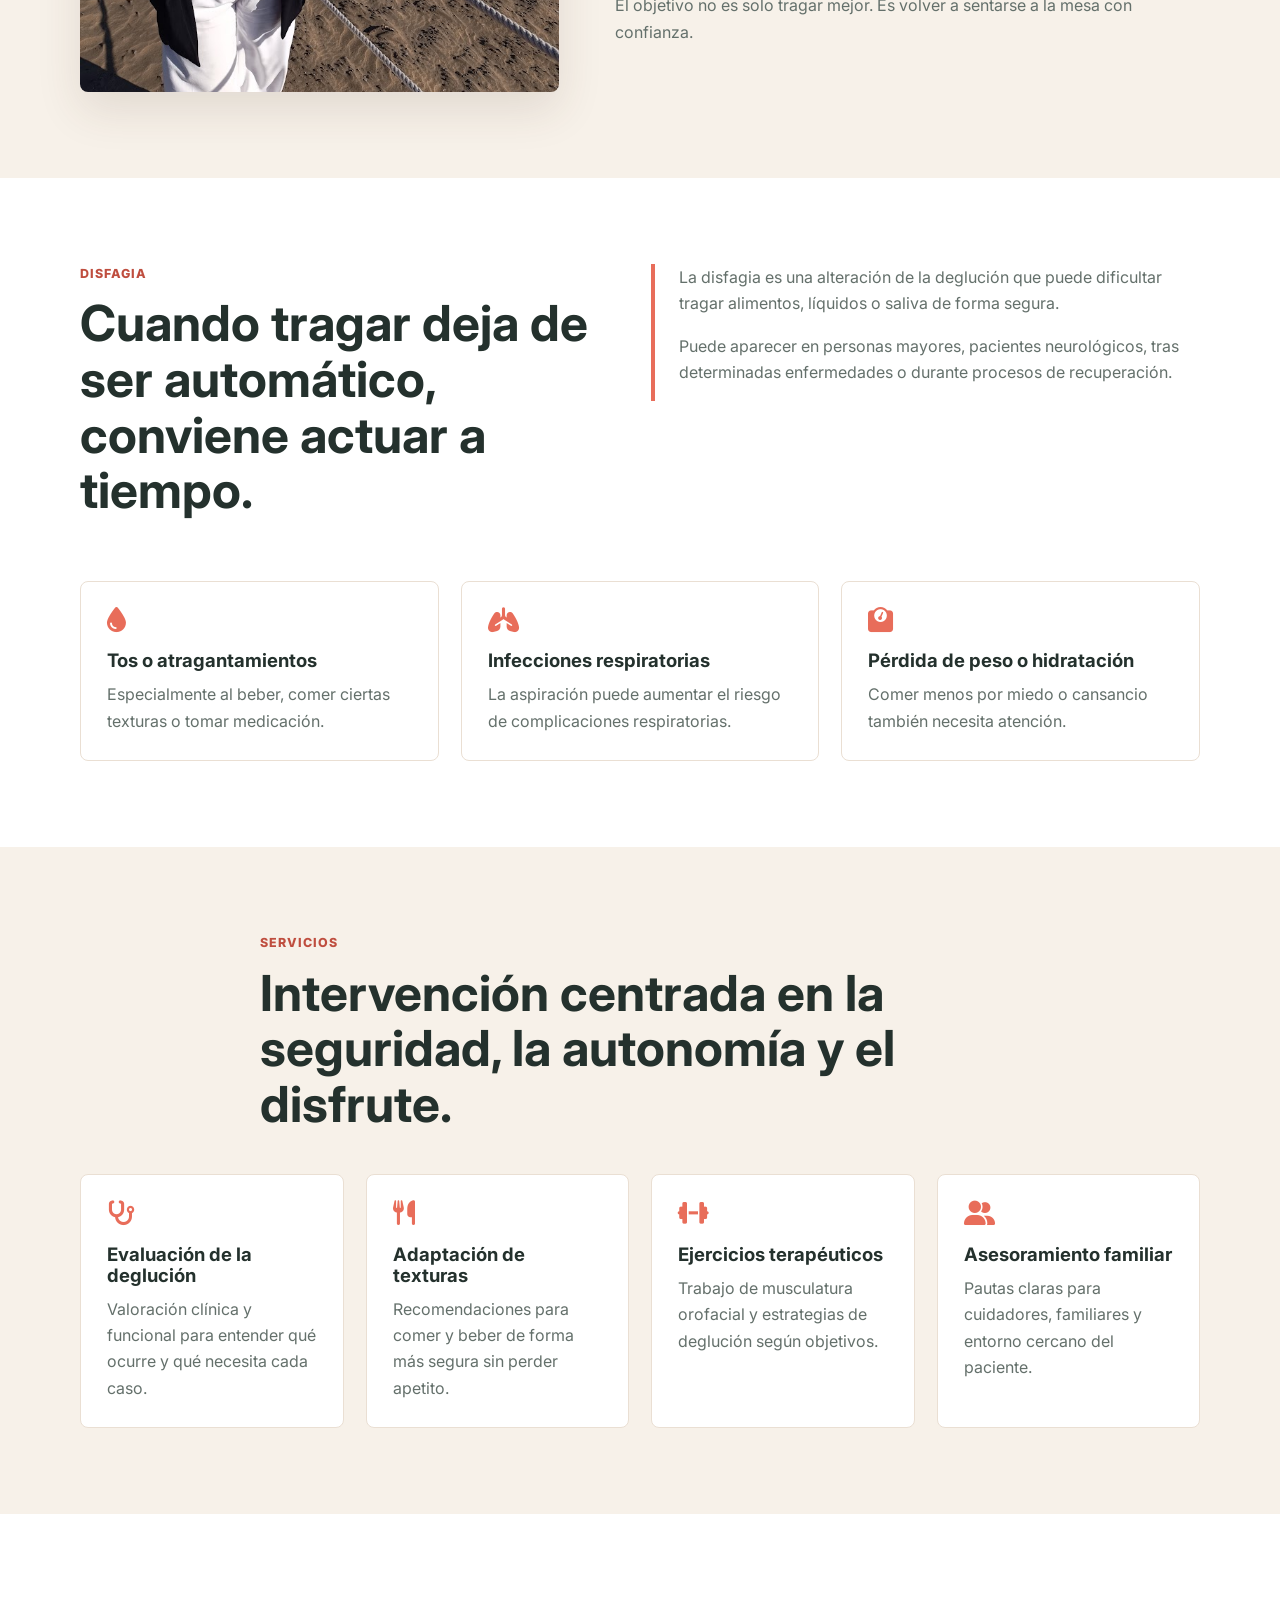
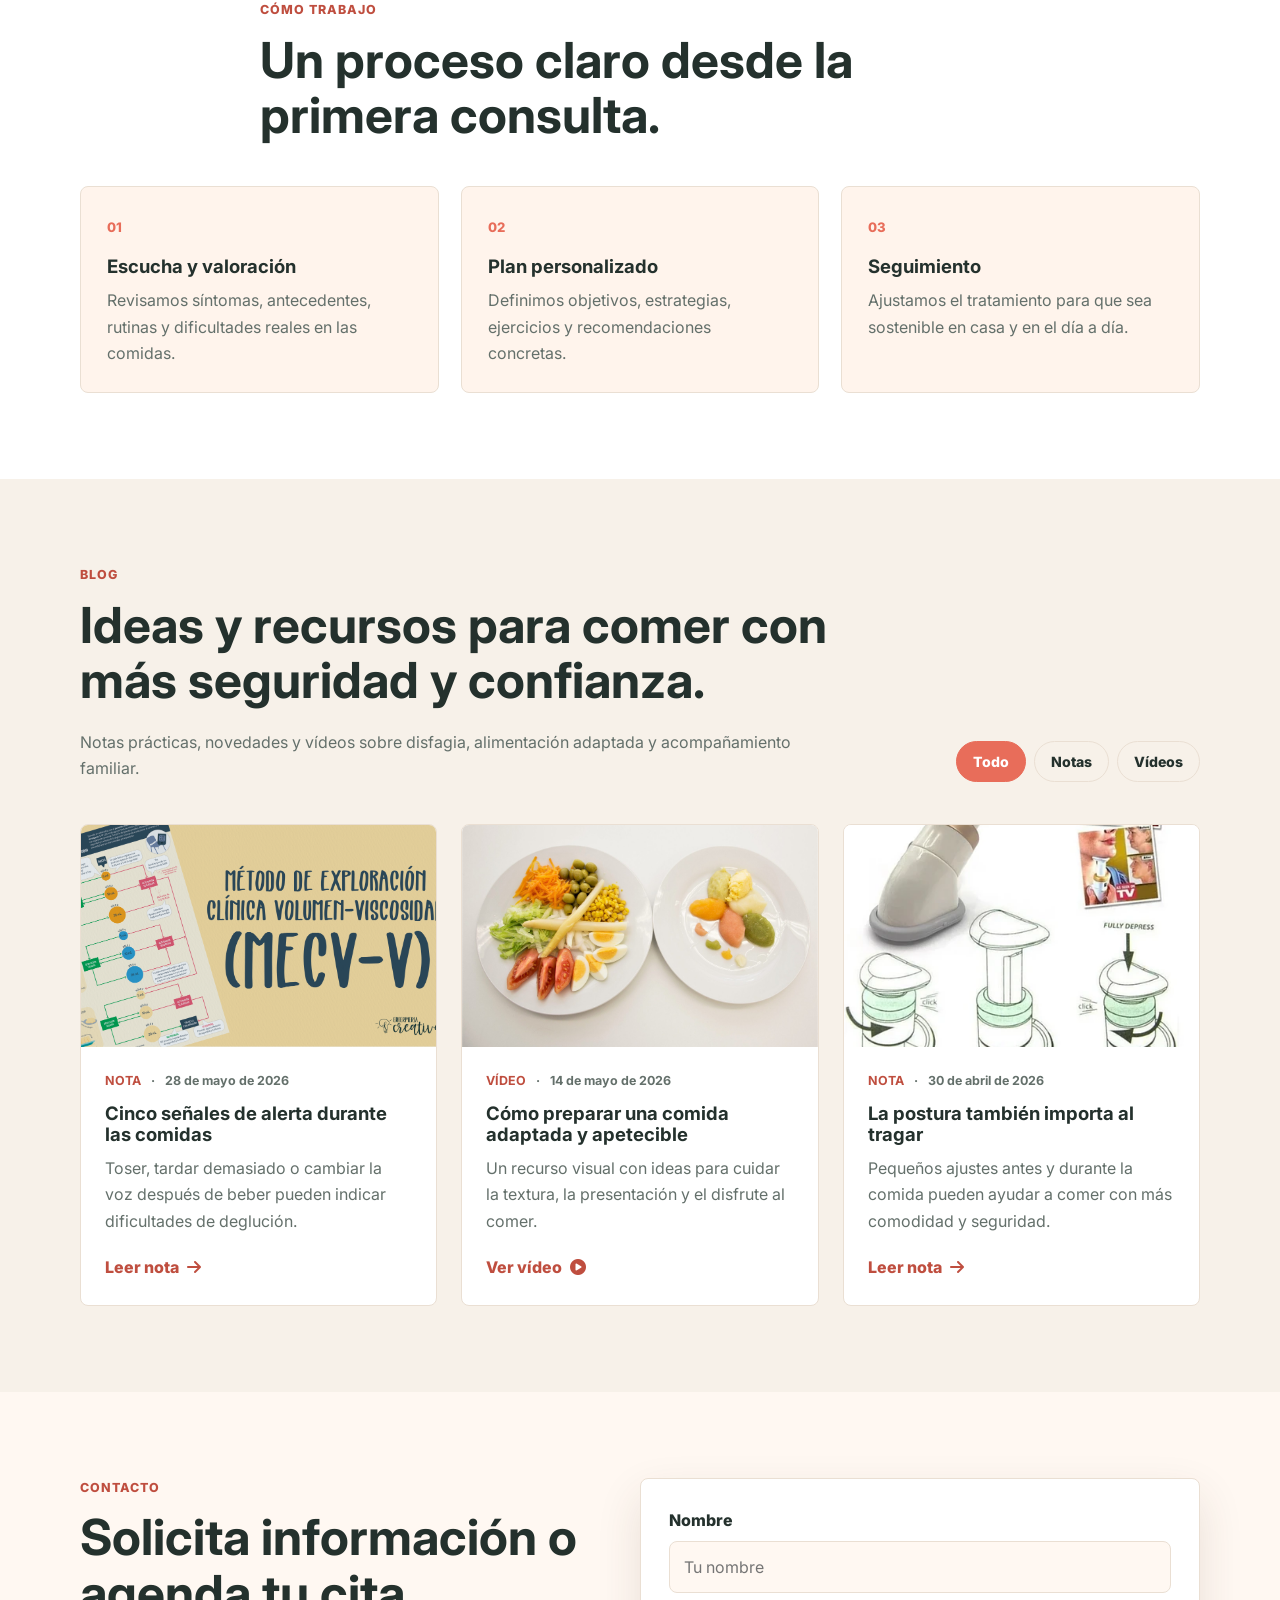
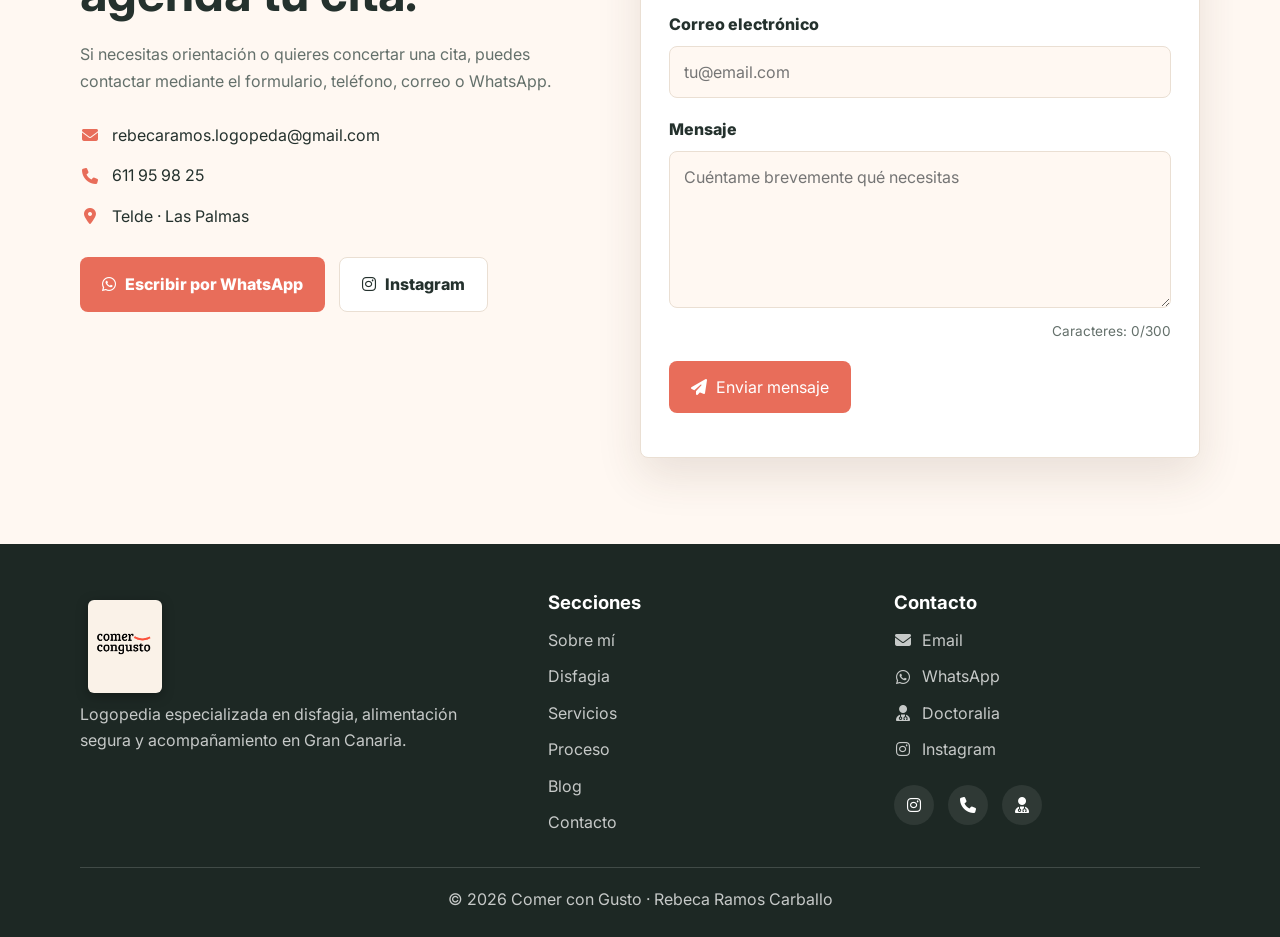
==== commit c7ee113b: "actualización combinada" ====
--- a/index.html
+++ b/index.html
@@ -26,25 +26,31 @@
   </head>
 
   <body>
-    <nav class="barra-navegacion" aria-label="Navegación principal">
-      <div class="contenedor-navegacion">
-        <a href="#inicio" class="marca" aria-label="Comer con Gusto">
-          <img src="images/logo.png" alt="Comer con Gusto" class="logo-principal" />
-        </a>
-
-        <ul class="enlaces-navegacion">
-          <li><a href="#sobre-mi">Sobre mí</a></li>
-          <li><a href="#disfagia">Disfagia</a></li>
-          <li><a href="#servicios">Servicios</a></li>
-          <li><a href="#proceso">Proceso</a></li>
-          <li><a href="#blog">Blog</a></li>
-          <li><a href="#contacto">Contacto</a></li>
-        </ul>
-      </div>
-    </nav>
+    <header class="cabecera-principal">
+      <nav class="barra-navegacion" aria-label="Navegación principal">
+        <div class="contenedor-navegacion">
+          <a href="#inicio" class="marca" aria-label="Ir al inicio de Comer con Gusto">
+            <img
+              src="images/logo.png"
+              alt="Comer con Gusto"
+              class="logo-principal"
+            />
+          </a>
+
+          <ul class="enlaces-navegacion">
+            <li><a href="#sobre-mi">Sobre mí</a></li>
+            <li><a href="#disfagia">Disfagia</a></li>
+            <li><a href="#servicios">Servicios</a></li>
+            <li><a href="#proceso">Proceso</a></li>
+            <li><a href="#blog">Blog</a></li>
+            <li><a href="#contacto">Contacto</a></li>
+          </ul>
+        </div>
+      </nav>
+    </header>
 
     <main>
-      <header id="inicio" class="portada">
+      <section id="inicio" class="portada">
         <div class="contenido-portada">
           <div class="texto-portada">
             <p class="etiqueta-seccion">Logopedia especializada en disfagia</p>
@@ -56,12 +62,14 @@
             </p>
 
             <div class="acciones-portada">
-              <a href="#contacto" class="boton-principal">Solicitar información</a>
+              <a href="#contacto" class="boton-principal">
+                Solicitar información
+              </a>
               <a
                 href="https://wa.me/34611959825"
                 class="boton-secundario"
                 target="_blank"
-                rel="noopener"
+                rel="noopener noreferrer"
               >
                 <i class="fa-brands fa-whatsapp" aria-hidden="true"></i>
                 WhatsApp
@@ -69,13 +77,22 @@
             </div>
 
             <div class="lista-confianza" aria-label="Puntos destacados">
-              <span><i class="fa-solid fa-check"></i> Atención individualizada</span>
-              <span><i class="fa-solid fa-check"></i> Adaptación a la vida diaria</span>
-              <span><i class="fa-solid fa-check"></i> Apoyo a familias</span>
-            </div>
-          </div>
-
-          <div class="tarjeta-portada" aria-label="Especialidad de Comer con Gusto">
+              <span>
+                <i class="fa-solid fa-check" aria-hidden="true"></i>
+                Atención individualizada
+              </span>
+              <span>
+                <i class="fa-solid fa-check" aria-hidden="true"></i>
+                Adaptación a la vida diaria
+              </span>
+              <span>
+                <i class="fa-solid fa-check" aria-hidden="true"></i>
+                Apoyo a familias
+              </span>
+            </div>
+          </div>
+
+          <div class="tarjeta-portada">
             <img src="images/comida1.jpg" alt="Plato adaptado y apetecible" />
             <div class="nota-portada">
               <strong>Disfagia</strong>
@@ -83,7 +100,7 @@
             </div>
           </div>
         </div>
-      </header>
+      </section>
 
       <section id="sobre-mi" class="seccion">
         <div class="contenedor dos-columnas">
@@ -93,7 +110,10 @@
 
           <div class="bloque-contenido">
             <p class="etiqueta-seccion">Sobre mí</p>
-            <h2>Una mirada especializada para un problema que cambia la vida diaria.</h2>
+            <h2>
+              Una mirada especializada para un problema que cambia la vida
+              diaria.
+            </h2>
 
             <p>
               <strong>Comer con Gusto</strong> nace de una idea sencilla: cada
@@ -119,7 +139,9 @@
         <div class="contenedor introduccion-dividida">
           <div>
             <p class="etiqueta-seccion">Disfagia</p>
-            <h2>Cuando tragar deja de ser automático, conviene actuar a tiempo.</h2>
+            <h2>
+              Cuando tragar deja de ser automático, conviene actuar a tiempo.
+            </h2>
           </div>
 
           <div class="panel-informacion">
@@ -136,21 +158,29 @@
 
         <div class="contenedor rejilla-alertas">
           <article>
-            <i class="fa-solid fa-droplet"></i>
+            <i class="fa-solid fa-droplet" aria-hidden="true"></i>
             <h3>Tos o atragantamientos</h3>
-            <p>Especialmente al beber, comer ciertas texturas o tomar medicación.</p>
+            <p>
+              Especialmente al beber, comer ciertas texturas o tomar
+              medicación.
+            </p>
           </article>
 
           <article>
-            <i class="fa-solid fa-lungs"></i>
+            <i class="fa-solid fa-lungs" aria-hidden="true"></i>
             <h3>Infecciones respiratorias</h3>
-            <p>La aspiración puede aumentar el riesgo de complicaciones respiratorias.</p>
+            <p>
+              La aspiración puede aumentar el riesgo de complicaciones
+              respiratorias.
+            </p>
           </article>
 
           <article>
-            <i class="fa-solid fa-weight-scale"></i>
+            <i class="fa-solid fa-weight-scale" aria-hidden="true"></i>
             <h3>Pérdida de peso o hidratación</h3>
-            <p>Comer menos por miedo o cansancio también necesita atención.</p>
+            <p>
+              Comer menos por miedo o cansancio también necesita atención.
+            </p>
           </article>
         </div>
       </section>
@@ -158,32 +188,46 @@
       <section id="servicios" class="seccion">
         <div class="contenedor encabezado-seccion">
           <p class="etiqueta-seccion">Servicios</p>
-          <h2>Intervención centrada en la seguridad, la autonomía y el disfrute.</h2>
+          <h2>
+            Intervención centrada en la seguridad, la autonomía y el disfrute.
+          </h2>
         </div>
 
         <div class="contenedor rejilla-servicios">
           <article class="tarjeta-servicio">
-            <i class="fa-solid fa-stethoscope"></i>
+            <i class="fa-solid fa-stethoscope" aria-hidden="true"></i>
             <h3>Evaluación de la deglución</h3>
-            <p>Valoración clínica y funcional para entender qué ocurre y qué necesita cada caso.</p>
+            <p>
+              Valoración clínica y funcional para entender qué ocurre y qué
+              necesita cada caso.
+            </p>
           </article>
 
           <article class="tarjeta-servicio">
-            <i class="fa-solid fa-utensils"></i>
+            <i class="fa-solid fa-utensils" aria-hidden="true"></i>
             <h3>Adaptación de texturas</h3>
-            <p>Recomendaciones para comer y beber de forma más segura sin perder apetito.</p>
+            <p>
+              Recomendaciones para comer y beber de forma más segura sin perder
+              apetito.
+            </p>
           </article>
 
           <article class="tarjeta-servicio">
-            <i class="fa-solid fa-dumbbell"></i>
+            <i class="fa-solid fa-dumbbell" aria-hidden="true"></i>
             <h3>Ejercicios terapéuticos</h3>
-            <p>Trabajo de musculatura orofacial y estrategias de deglución según objetivos.</p>
+            <p>
+              Trabajo de musculatura orofacial y estrategias de deglución según
+              objetivos.
+            </p>
           </article>
 
           <article class="tarjeta-servicio">
-            <i class="fa-solid fa-user-group"></i>
+            <i class="fa-solid fa-user-group" aria-hidden="true"></i>
             <h3>Asesoramiento familiar</h3>
-            <p>Pautas claras para cuidadores, familiares y entorno cercano del paciente.</p>
+            <p>
+              Pautas claras para cuidadores, familiares y entorno cercano del
+              paciente.
+            </p>
           </article>
         </div>
       </section>
@@ -198,19 +242,28 @@
           <article>
             <span>01</span>
             <h3>Escucha y valoración</h3>
-            <p>Revisamos síntomas, antecedentes, rutinas y dificultades reales en las comidas.</p>
+            <p>
+              Revisamos síntomas, antecedentes, rutinas y dificultades reales
+              en las comidas.
+            </p>
           </article>
 
           <article>
             <span>02</span>
             <h3>Plan personalizado</h3>
-            <p>Definimos objetivos, estrategias, ejercicios y recomendaciones concretas.</p>
+            <p>
+              Definimos objetivos, estrategias, ejercicios y recomendaciones
+              concretas.
+            </p>
           </article>
 
           <article>
             <span>03</span>
             <h3>Seguimiento</h3>
-            <p>Ajustamos el tratamiento para que sea sostenible en casa y en el día a día.</p>
+            <p>
+              Ajustamos el tratamiento para que sea sostenible en casa y en el
+              día a día.
+            </p>
           </article>
         </div>
       </section>
@@ -219,7 +272,9 @@
         <div class="contenedor cabecera-blog">
           <div class="encabezado-seccion">
             <p class="etiqueta-seccion">Blog</p>
-            <h2>Ideas y recursos para comer con más seguridad y confianza.</h2>
+            <h2>
+              Ideas y recursos para comer con más seguridad y confianza.
+            </h2>
             <p>
               Notas prácticas, novedades y vídeos sobre disfagia, alimentación
               adaptada y acompañamiento familiar.
@@ -227,49 +282,64 @@
           </div>
 
           <div class="filtros-blog" aria-label="Filtrar entradas del blog">
-            <button class="filtro-blog activo" type="button" data-filtro="todos">Todo</button>
-            <button class="filtro-blog" type="button" data-filtro="nota">Notas</button>
-            <button class="filtro-blog" type="button" data-filtro="video">Vídeos</button>
-          </div>
-        </div>
-
-        <div id="entradas-blog" class="contenedor rejilla-blog" aria-live="polite"></div>
+            <button
+              class="filtro-blog activo"
+              type="button"
+              data-filtro="todos"
+            >
+              Todo
+            </button>
+            <button class="filtro-blog" type="button" data-filtro="nota">
+              Notas
+            </button>
+            <button class="filtro-blog" type="button" data-filtro="video">
+              Vídeos
+            </button>
+          </div>
+        </div>
+
+        <div
+          id="entradas-blog"
+          class="contenedor rejilla-blog"
+          aria-live="polite"
+        ></div>
       </section>
 
       <section id="contacto" class="seccion seccion-contacto">
-        <div class="contenedor diseno-contacto">
-          <div>
+        <div class="contenedor contacto-grid">
+          <div class="contacto-info">
             <p class="etiqueta-seccion">Contacto</p>
-            <h2>Hablemos de tu caso.</h2>
+            <h2>Solicita información o agenda tu cita.</h2>
             <p>
               Si necesitas orientación o quieres concertar una cita, puedes
-              contactar directamente por teléfono, correo o WhatsApp.
-            </p>
-          </div>
-
-          <div class="tarjeta-contacto">
-            <a href="mailto:rebecaramos.logopeda@gmail.com">
-              <i class="fa-solid fa-envelope"></i>
-              rebecaramos.logopeda@gmail.com
-            </a>
-
-            <a href="tel:611959825">
-              <i class="fa-solid fa-phone"></i>
-              611 95 98 25
-            </a>
-
-            <p>
-              <i class="fa-solid fa-location-dot"></i>
-              Telde · Las Palmas
-            </p>
+              contactar mediante el formulario, teléfono, correo o WhatsApp.
+            </p>
+
+            <div class="lista-contacto">
+              <a href="mailto:rebecaramos.logopeda@gmail.com">
+                <i class="fa-solid fa-envelope" aria-hidden="true"></i>
+                <span>rebecaramos.logopeda@gmail.com</span>
+              </a>
+
+              <a href="tel:+34611959825">
+                <i class="fa-solid fa-phone" aria-hidden="true"></i>
+                <span>611 95 98 25</span>
+              </a>
+
+              <p>
+                <i class="fa-solid fa-location-dot" aria-hidden="true"></i>
+                <span>Telde · Las Palmas</span>
+              </p>
+            </div>
 
             <div class="acciones-contacto">
               <a
                 href="https://wa.me/34611959825"
                 class="boton-principal"
                 target="_blank"
-                rel="noopener"
+                rel="noopener noreferrer"
               >
+                <i class="fa-brands fa-whatsapp" aria-hidden="true"></i>
                 Escribir por WhatsApp
               </a>
 
@@ -277,48 +347,183 @@
                 href="https://www.instagram.com/comercon_gusto/"
                 class="boton-secundario"
                 target="_blank"
-                rel="noopener"
+                rel="noopener noreferrer"
               >
+                <i class="fa-brands fa-instagram" aria-hidden="true"></i>
                 Instagram
               </a>
             </div>
           </div>
+
+          <form
+            name="contacto"
+            method="POST"
+            data-netlify="true"
+            data-netlify-honeypot="bot-field"
+            class="formulario-contacto"
+          >
+            <input type="hidden" name="form-name" value="contacto" />
+
+            <p class="campo-oculto">
+              <label>
+                No rellenes este campo:
+                <input name="bot-field" />
+              </label>
+            </p>
+
+            <div class="campo-formulario">
+              <label for="nombre">Nombre</label>
+              <input
+                type="text"
+                id="nombre"
+                name="nombre"
+                placeholder="Tu nombre"
+                autocomplete="name"
+                required
+              />
+            </div>
+
+            <div class="campo-formulario">
+              <label for="email">Correo electrónico</label>
+              <input
+                type="email"
+                id="email"
+                name="email"
+                placeholder="tu@email.com"
+                autocomplete="email"
+                required
+              />
+            </div>
+
+            <div class="campo-formulario">
+              <label for="mensaje">Mensaje</label>
+              <textarea
+                id="mensaje"
+                name="mensaje"
+                rows="5"
+                maxlength="300"
+                placeholder="Cuéntame brevemente qué necesitas"
+                required
+              ></textarea>
+              <p id="contador-mensaje" class="contador-mensaje">
+                Caracteres: 0/300
+              </p>
+            </div>
+
+            <button type="submit" class="boton-principal">
+              <i class="fa-solid fa-paper-plane" aria-hidden="true"></i>
+              Enviar mensaje
+            </button>
+
+            <p
+              id="mensaje-formulario"
+              class="mensaje-formulario"
+              role="status"
+              aria-live="polite"
+            ></p>
+          </form>
         </div>
       </section>
     </main>
 
-    <footer>
-      <div class="contenido-footer">
-        <img src="images/logo3.png" alt="Comer con Gusto" class="logo-footer" />
-
+    <footer class="footer">
+      <div class="contenedor footer-grid">
+        <div class="footer-marca">
+          <img
+            src="images/logo3.png"
+            alt="Comer con Gusto"
+            class="logo-footer"
+          />
+          <p>
+            Logopedia especializada en disfagia, alimentación segura y
+            acompañamiento en Gran Canaria.
+          </p>
+        </div>
+
+        <div>
+          <h2 class="titulo-footer">Secciones</h2>
+          <ul class="footer-enlaces">
+            <li><a href="#sobre-mi">Sobre mí</a></li>
+            <li><a href="#disfagia">Disfagia</a></li>
+            <li><a href="#servicios">Servicios</a></li>
+            <li><a href="#proceso">Proceso</a></li>
+            <li><a href="#blog">Blog</a></li>
+            <li><a href="#contacto">Contacto</a></li>
+          </ul>
+        </div>
+
+        <div>
+          <h2 class="titulo-footer">Contacto</h2>
+          <ul class="footer-enlaces footer-contacto">
+            <li>
+              <a href="mailto:rebecaramos.logopeda@gmail.com">
+                <i class="fa-solid fa-envelope" aria-hidden="true"></i>
+                Email
+              </a>
+            </li>
+            <li>
+              <a
+                href="https://wa.me/34611959825"
+                target="_blank"
+                rel="noopener noreferrer"
+              >
+                <i class="fa-brands fa-whatsapp" aria-hidden="true"></i>
+                WhatsApp
+              </a>
+            </li>
+            <li>
+              <a
+                href="https://www.doctoralia.es/rebeca-ramos-carballo/logopeda/santa-brigida"
+                target="_blank"
+                rel="noopener noreferrer"
+              >
+                <i class="fa-solid fa-user-doctor" aria-hidden="true"></i>
+                Doctoralia
+              </a>
+            </li>
+            <li>
+              <a
+                href="https://www.instagram.com/comercon_gusto/"
+                target="_blank"
+                rel="noopener noreferrer"
+              >
+                <i class="fa-brands fa-instagram" aria-hidden="true"></i>
+                Instagram
+              </a>
+            </li>
+          </ul>
+
+          <div class="iconos-sociales" aria-label="Redes sociales y contacto">
+            <a
+              href="https://www.instagram.com/comercon_gusto/"
+              target="_blank"
+              rel="noopener noreferrer"
+              aria-label="Instagram"
+            >
+              <i class="fa-brands fa-instagram" aria-hidden="true"></i>
+            </a>
+
+            <a href="tel:+34611959825" aria-label="Llamar por teléfono">
+              <i class="fa-solid fa-phone" aria-hidden="true"></i>
+            </a>
+
+            <a
+              href="https://www.doctoralia.es/rebeca-ramos-carballo/logopeda/santa-brigida"
+              target="_blank"
+              rel="noopener noreferrer"
+              aria-label="Doctoralia"
+            >
+              <i class="fa-solid fa-user-doctor" aria-hidden="true"></i>
+            </a>
+          </div>
+        </div>
+      </div>
+
+      <div class="contenedor footer-copy">
         <p>© 2026 Comer con Gusto · Rebeca Ramos Carballo</p>
-
-        <div class="iconos-sociales">
-          <a
-            href="https://www.instagram.com/comercon_gusto/"
-            target="_blank"
-            rel="noopener"
-            aria-label="Instagram"
-          >
-            <i class="fab fa-instagram"></i>
-          </a>
-
-          <a href="tel:611959825" aria-label="Teléfono">
-            <i class="fa-solid fa-phone"></i>
-          </a>
-
-          <a
-            href="https://www.doctoralia.es/rebeca-ramos-carballo/logopeda/santa-brigida"
-            target="_blank"
-            rel="noopener"
-            aria-label="Doctoralia"
-          >
-            <i class="fa-solid fa-user-doctor"></i>
-          </a>
-        </div>
       </div>
     </footer>
 
     <script src="script.js"></script>
   </body>
-</html>
+</html>
--- a/style.css
+++ b/style.css
@@ -22,6 +22,10 @@
   scroll-behavior: smooth;
 }
 
+section {
+  scroll-margin-top: 110px;
+}
+
 body {
   background: var(--fondo);
   color: var(--texto-principal);
@@ -40,12 +44,15 @@
 
 /* NAVEGACIÓN */
 
+.cabecera-principal {
+  position: sticky;
+  top: 0;
+  z-index: 1000;
+}
+
 .barra-navegacion {
   background: rgba(255, 255, 255, 0.94);
   border-bottom: 1px solid var(--linea);
-  position: sticky;
-  top: 0;
-  z-index: 10;
   backdrop-filter: blur(14px);
 }
 
@@ -520,7 +527,7 @@
 footer {
   background: #1d2824;
   color: #fff;
-  padding: 34px 0;
+  padding: 48px 0 24px;
 }
 
 .contenido-footer {
@@ -566,14 +573,201 @@
   transform: translateY(-2px);
 }
 
+/* CONTACTO COMBINADO */
+
+.contacto-grid {
+  align-items: start;
+  display: grid;
+  gap: 56px;
+  grid-template-columns: 0.9fr 1fr;
+}
+
+.contacto-info > p:not(.etiqueta-seccion) {
+  color: var(--texto-secundario);
+  margin-bottom: 16px;
+}
+
+.lista-contacto {
+  display: grid;
+  gap: 14px;
+  margin: 28px 0;
+}
+
+.lista-contacto a,
+.lista-contacto p {
+  align-items: center;
+  color: var(--texto-principal);
+  display: flex;
+  gap: 12px;
+  margin: 0;
+  text-decoration: none;
+}
+
+.lista-contacto a:hover {
+  color: var(--color-marca-oscuro);
+}
+
+.lista-contacto i {
+  color: var(--color-marca);
+  text-align: center;
+  width: 20px;
+}
+
+.formulario-contacto {
+  background: var(--superficie);
+  border: 1px solid var(--linea);
+  border-radius: 8px;
+  box-shadow: var(--sombra);
+  padding: 28px;
+}
+
+.campo-formulario {
+  display: grid;
+  gap: 8px;
+  margin-bottom: 18px;
+}
+
+.campo-formulario label {
+  color: var(--texto-principal);
+  font-weight: 800;
+}
+
+.campo-formulario input,
+.campo-formulario textarea {
+  background: var(--superficie-suave);
+  border: 1px solid var(--linea);
+  border-radius: 8px;
+  color: var(--texto-principal);
+  font: inherit;
+  padding: 12px 14px;
+  width: 100%;
+}
+
+.campo-formulario textarea {
+  resize: vertical;
+}
+
+.campo-formulario input:focus,
+.campo-formulario textarea:focus {
+  border-color: var(--color-marca);
+  outline: 2px solid rgba(232, 109, 90, 0.25);
+}
+
+.contador-mensaje {
+  color: var(--texto-secundario);
+  font-size: 0.85rem;
+  margin-top: 4px;
+  text-align: right;
+}
+
+.contador-mensaje.aviso {
+  color: var(--color-marca-oscuro);
+  font-weight: 800;
+}
+
+.mensaje-formulario {
+  font-weight: 700;
+  margin-top: 16px;
+}
+
+.mensaje-formulario.error {
+  color: var(--color-marca-oscuro);
+}
+
+.mensaje-formulario.exito {
+  color: #527259;
+}
+
+.formulario-contacto .boton-principal {
+  border: 0;
+  cursor: pointer;
+  font: inherit;
+}
+
+.formulario-contacto .boton-principal:disabled {
+  cursor: wait;
+  opacity: 0.65;
+  transform: none;
+}
+
+.campo-oculto {
+  left: -9999px;
+  position: absolute;
+}
+
+/* FOOTER COMBINADO */
+
+.footer-grid {
+  display: grid;
+  gap: 40px;
+  grid-template-columns: 1.4fr 1fr 1fr;
+  margin-bottom: 32px;
+}
+
+.footer-marca p,
+.footer-copy p {
+  color: rgba(255, 255, 255, 0.75);
+}
+
+.footer-marca p {
+  max-width: 380px;
+}
+
+.titulo-footer {
+  color: #fff;
+  font-size: 1.16rem;
+  margin-bottom: 14px;
+}
+
+.footer-enlaces {
+  display: grid;
+  gap: 10px;
+  list-style: none;
+}
+
+.footer-enlaces a {
+  color: rgba(255, 255, 255, 0.75);
+  text-decoration: none;
+}
+
+.footer-enlaces a:hover {
+  color: #fff;
+}
+
+.footer-contacto a {
+  align-items: center;
+  display: flex;
+  gap: 10px;
+}
+
+.footer-contacto i {
+  text-align: center;
+  width: 18px;
+}
+
+.footer-grid .iconos-sociales {
+  margin-top: 22px;
+}
+
+.footer-copy {
+  border-top: 1px solid rgba(255, 255, 255, 0.16);
+  padding-top: 18px;
+  text-align: center;
+}
+
 /* RESPONSIVE */
 
 @media (max-width: 980px) {
   .contenido-portada,
   .dos-columnas,
   .introduccion-dividida,
-  .diseno-contacto {
+  .diseno-contacto,
+  .contacto-grid {
     grid-template-columns: 1fr;
+  }
+
+  .footer-grid {
+    grid-template-columns: 1.2fr 1fr 1fr;
   }
 
   .rejilla-servicios,
@@ -649,7 +843,23 @@
     text-align: center;
   }
 
+  .footer-grid {
+    grid-template-columns: 1fr;
+  }
+
+  .footer-marca p {
+    max-width: none;
+  }
+
+  .footer-grid .iconos-sociales {
+    justify-content: flex-start;
+  }
+
   .logo-footer {
     width: 65px;
   }
-}
+
+  .formulario-contacto {
+    padding: 22px;
+  }
+}
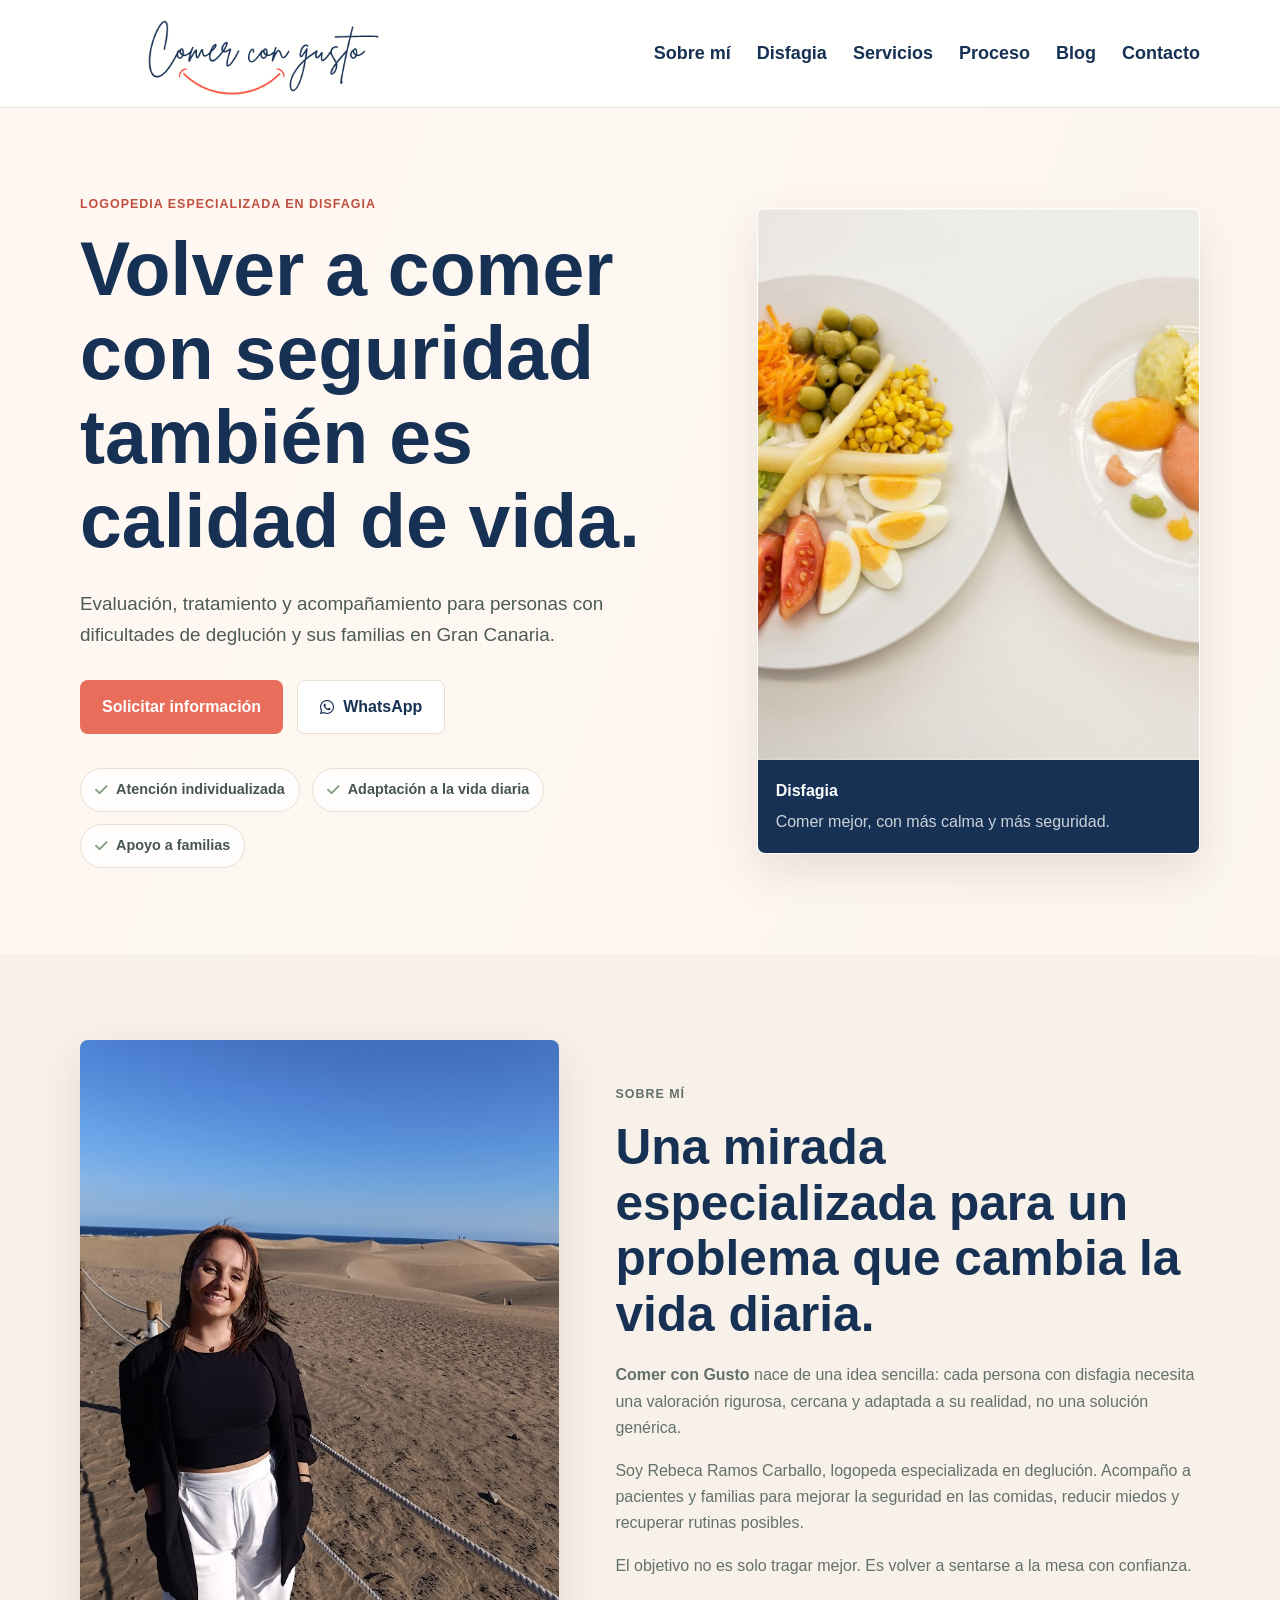
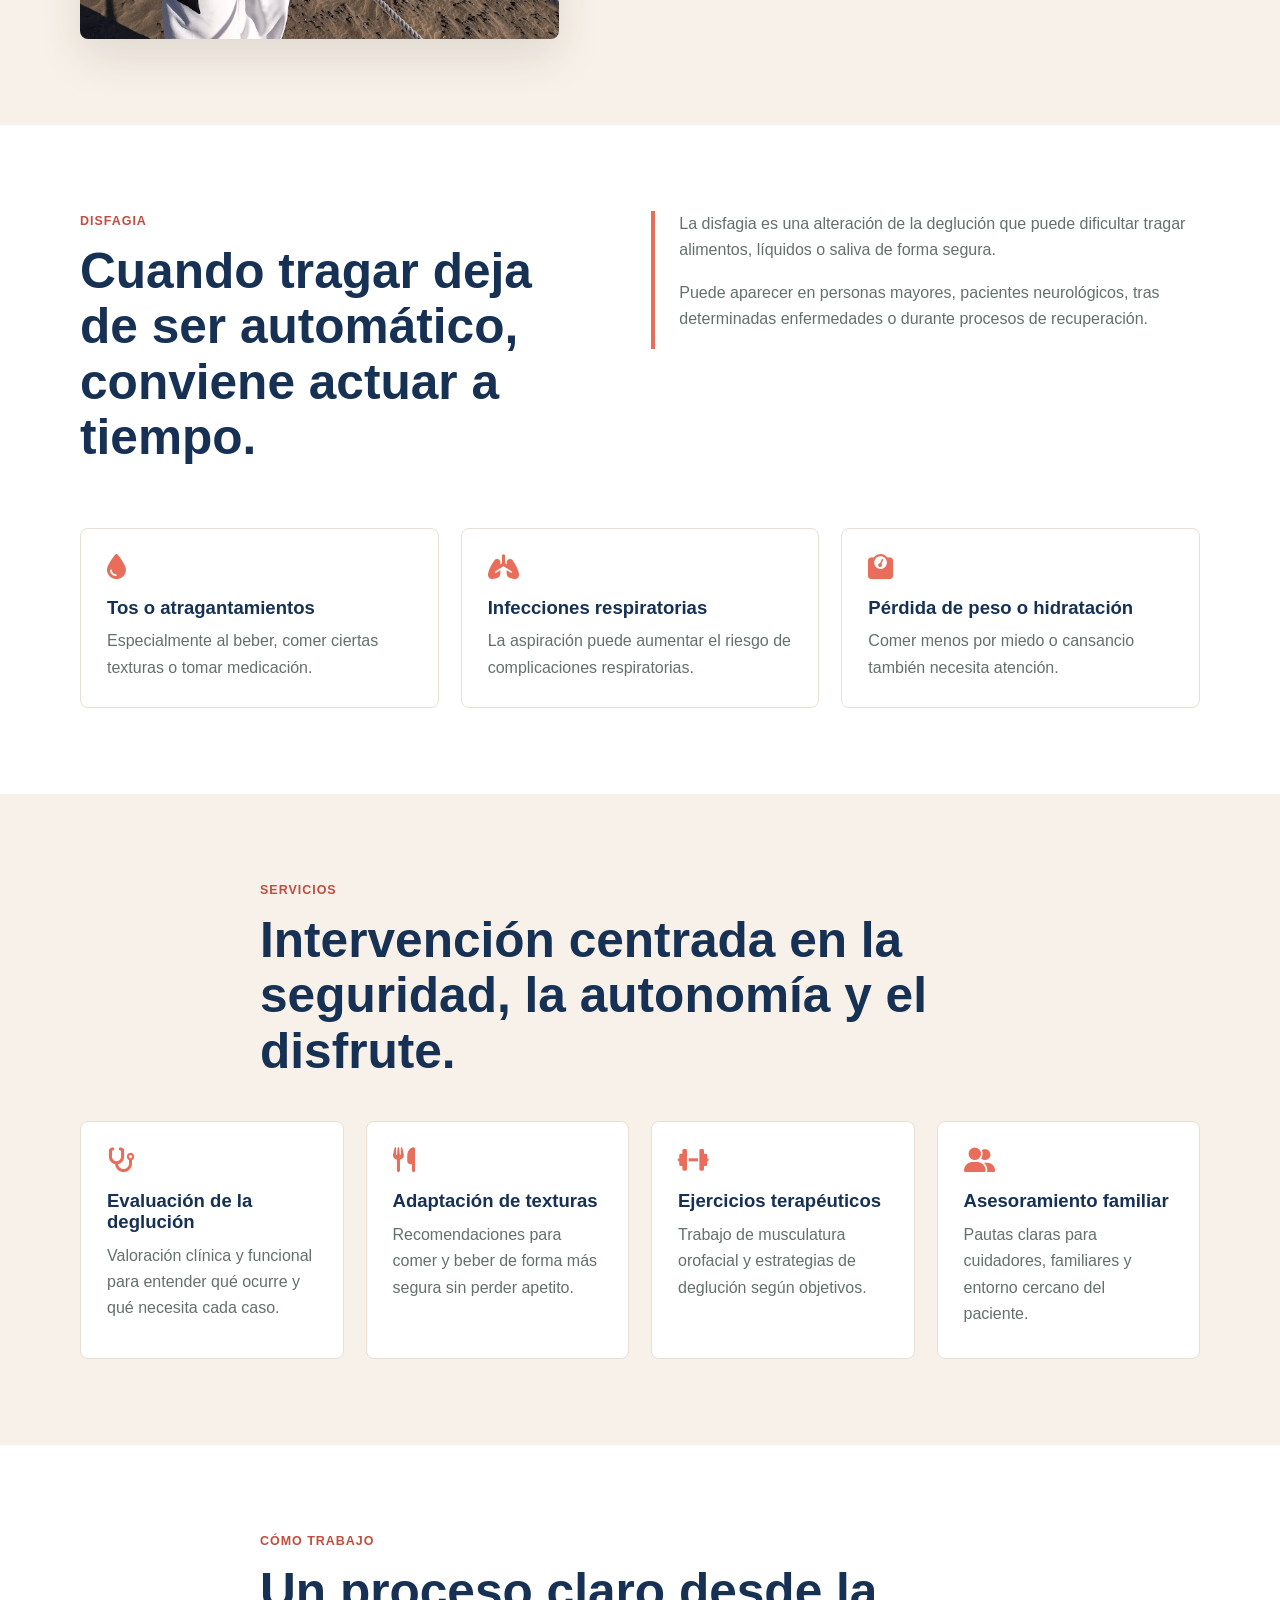
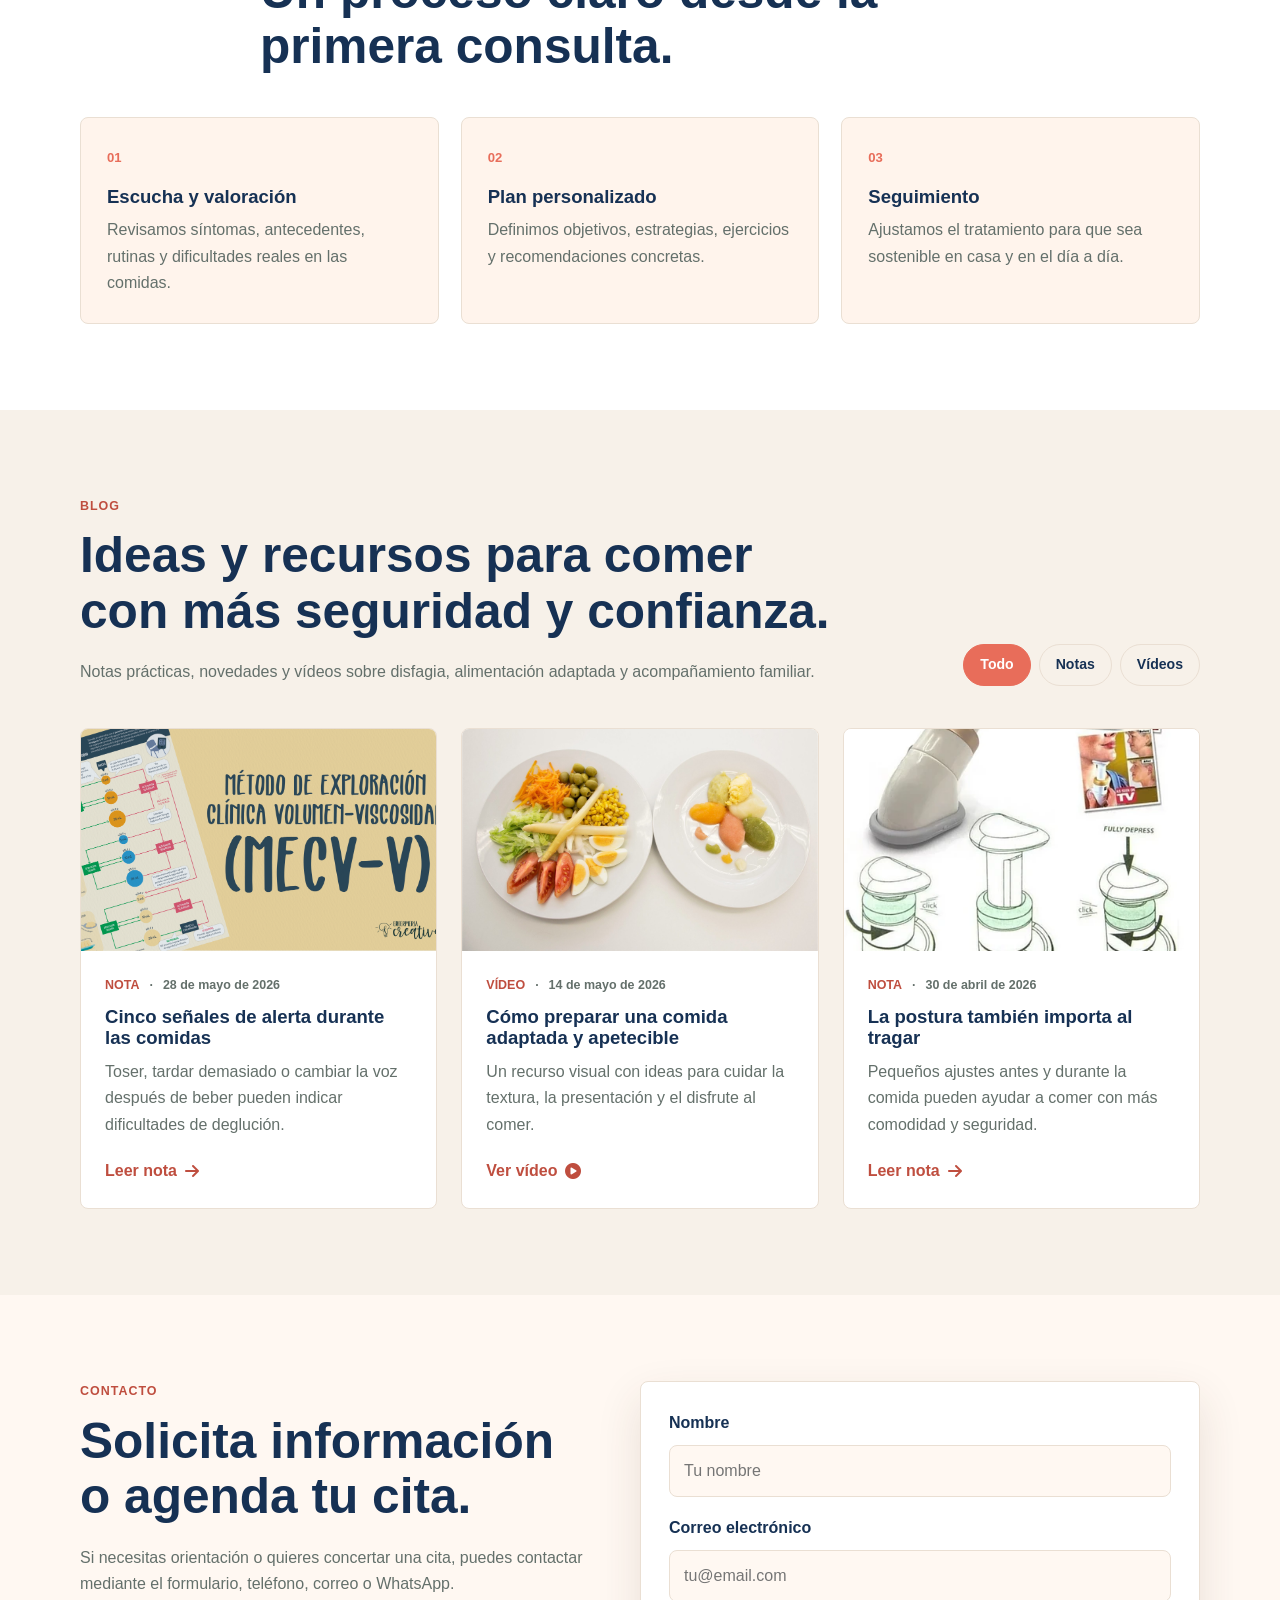
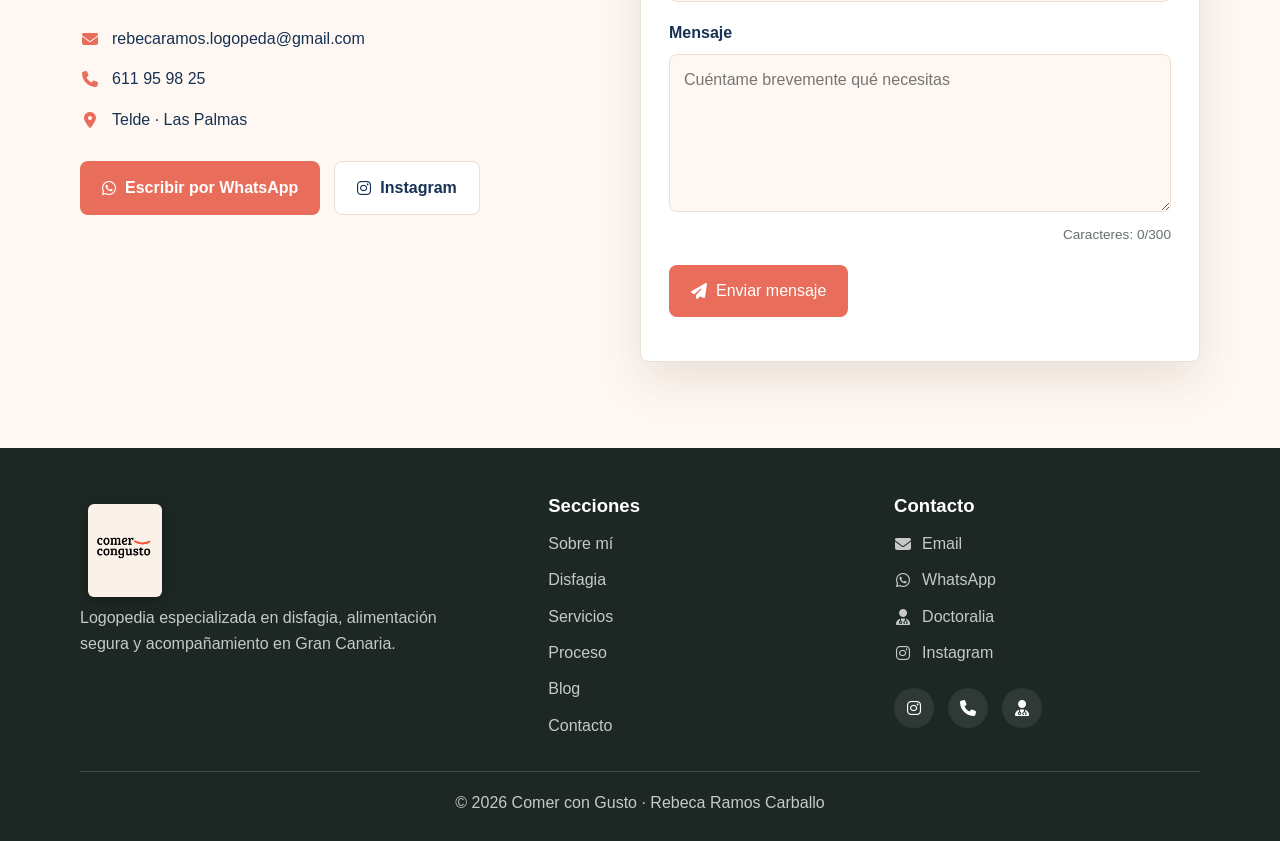
==== commit 4989c803: "Cambios fuente y color texto" ====
--- a/index.html
+++ b/index.html
@@ -31,7 +31,7 @@
         <div class="contenedor-navegacion">
           <a href="#inicio" class="marca" aria-label="Ir al inicio de Comer con Gusto">
             <img
-              src="images/logo.png"
+              src="images/logo-correcto.png"
               alt="Comer con Gusto"
               class="logo-principal"
             />
--- a/style.css
+++ b/style.css
@@ -2,7 +2,7 @@
   --fondo: #f7f1e9;
   --superficie: #ffffff;
   --superficie-suave: #fff8f2;
-  --texto-principal: #24312d;
+  --texto-principal: #163154;
   --texto-secundario: #64706b;
   --color-marca: #e86d5a;
   --color-marca-oscuro: #bf4e3f;
@@ -16,6 +16,7 @@
   box-sizing: border-box;
   margin: 0;
   padding: 0;
+  font-family: bree-serif, sans-serif;
 }
 
 html {
@@ -78,7 +79,7 @@
 }
 
 .logo-principal {
-  width: 160px;
+  width: 350px;
   height: auto;
 }
 
@@ -91,7 +92,7 @@
 
 .enlaces-navegacion a {
   color: var(--texto-principal);
-  font-size: 0.95rem;
+  font-size: 18px;
   font-weight: 700;
   text-decoration: none;
 }
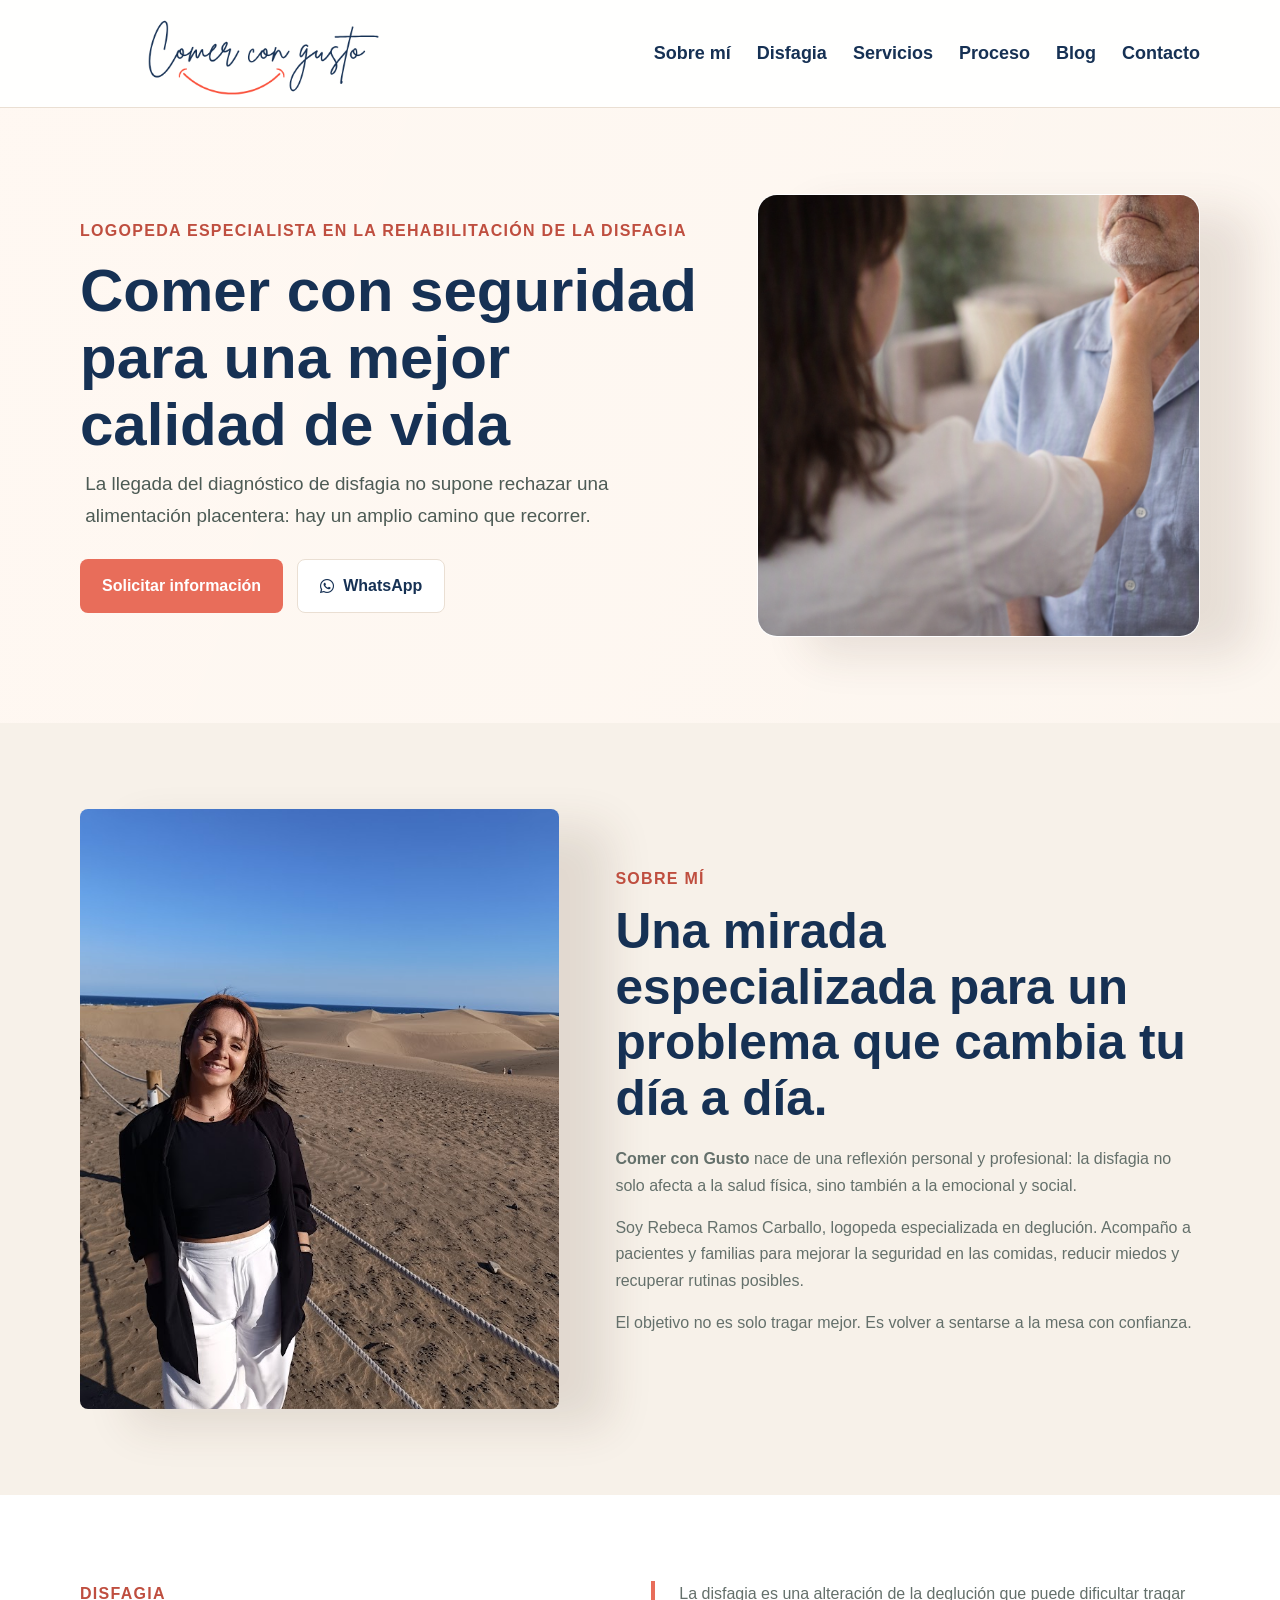
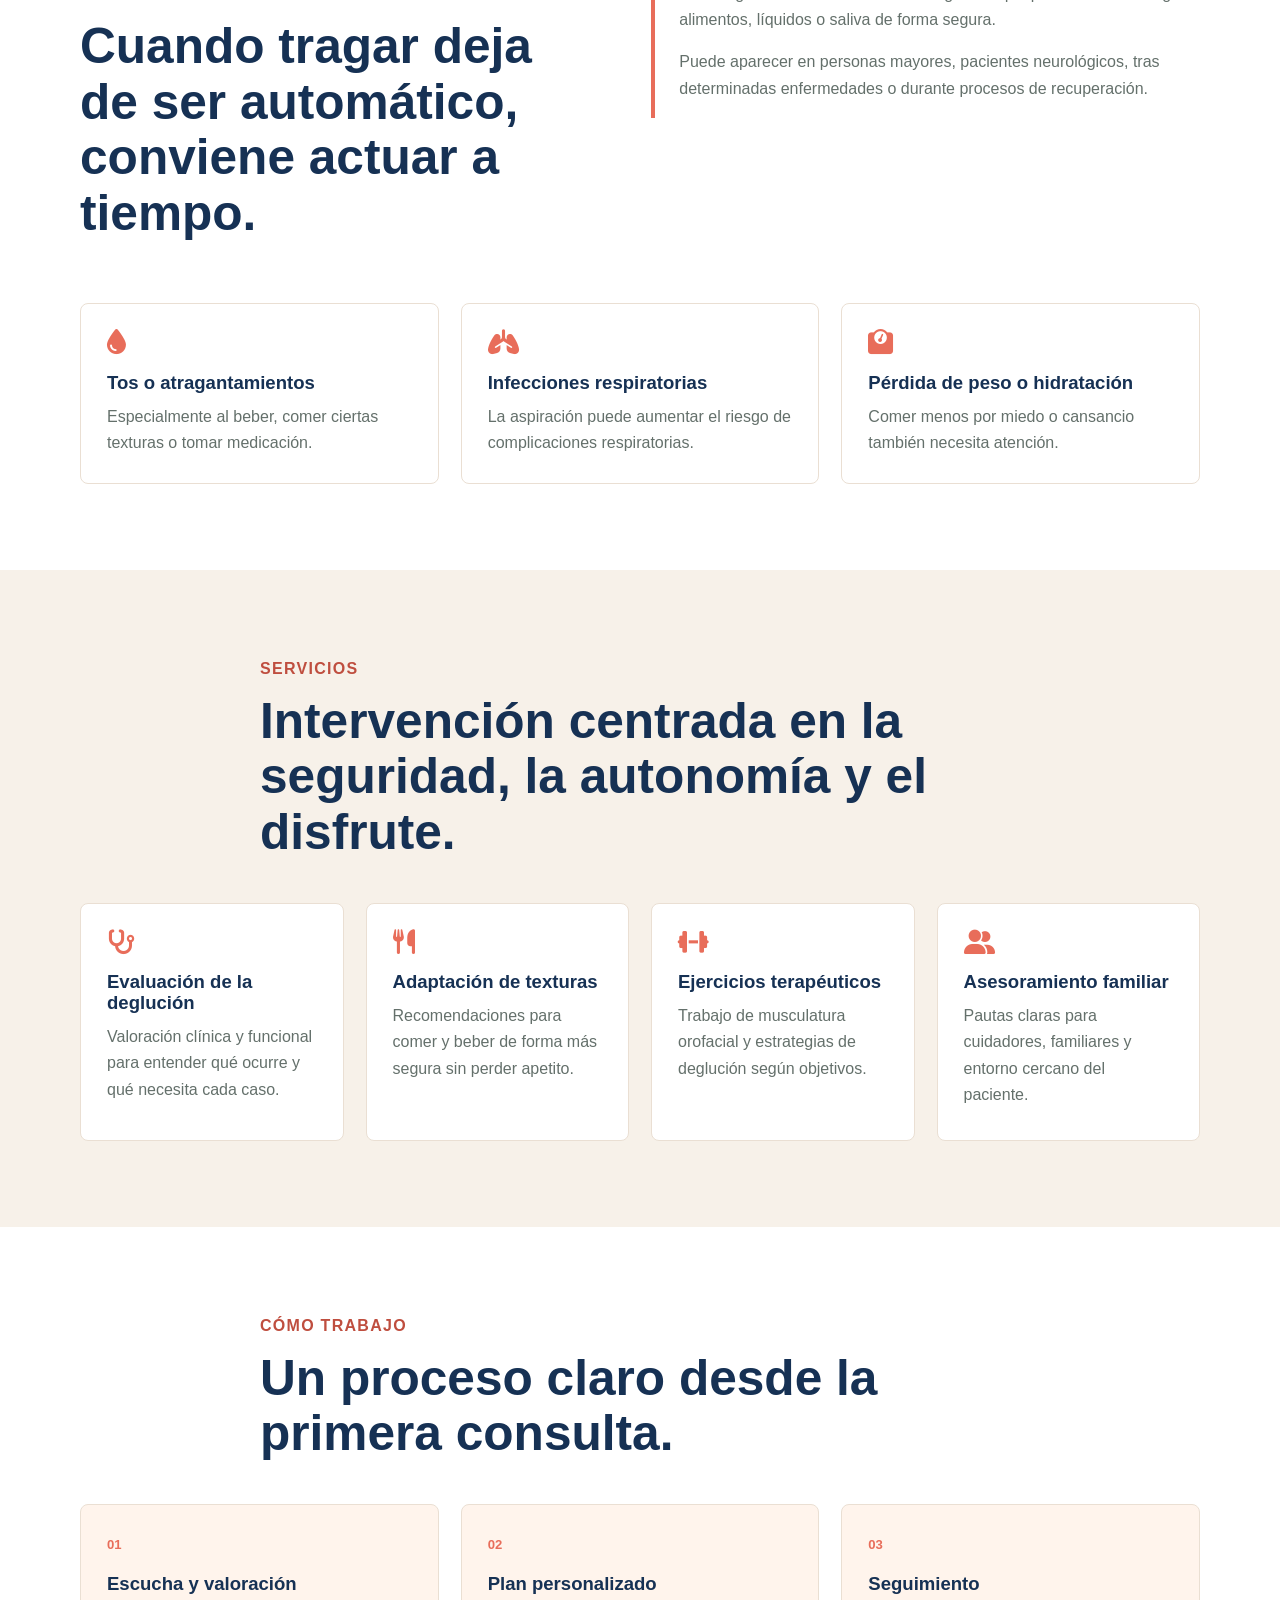
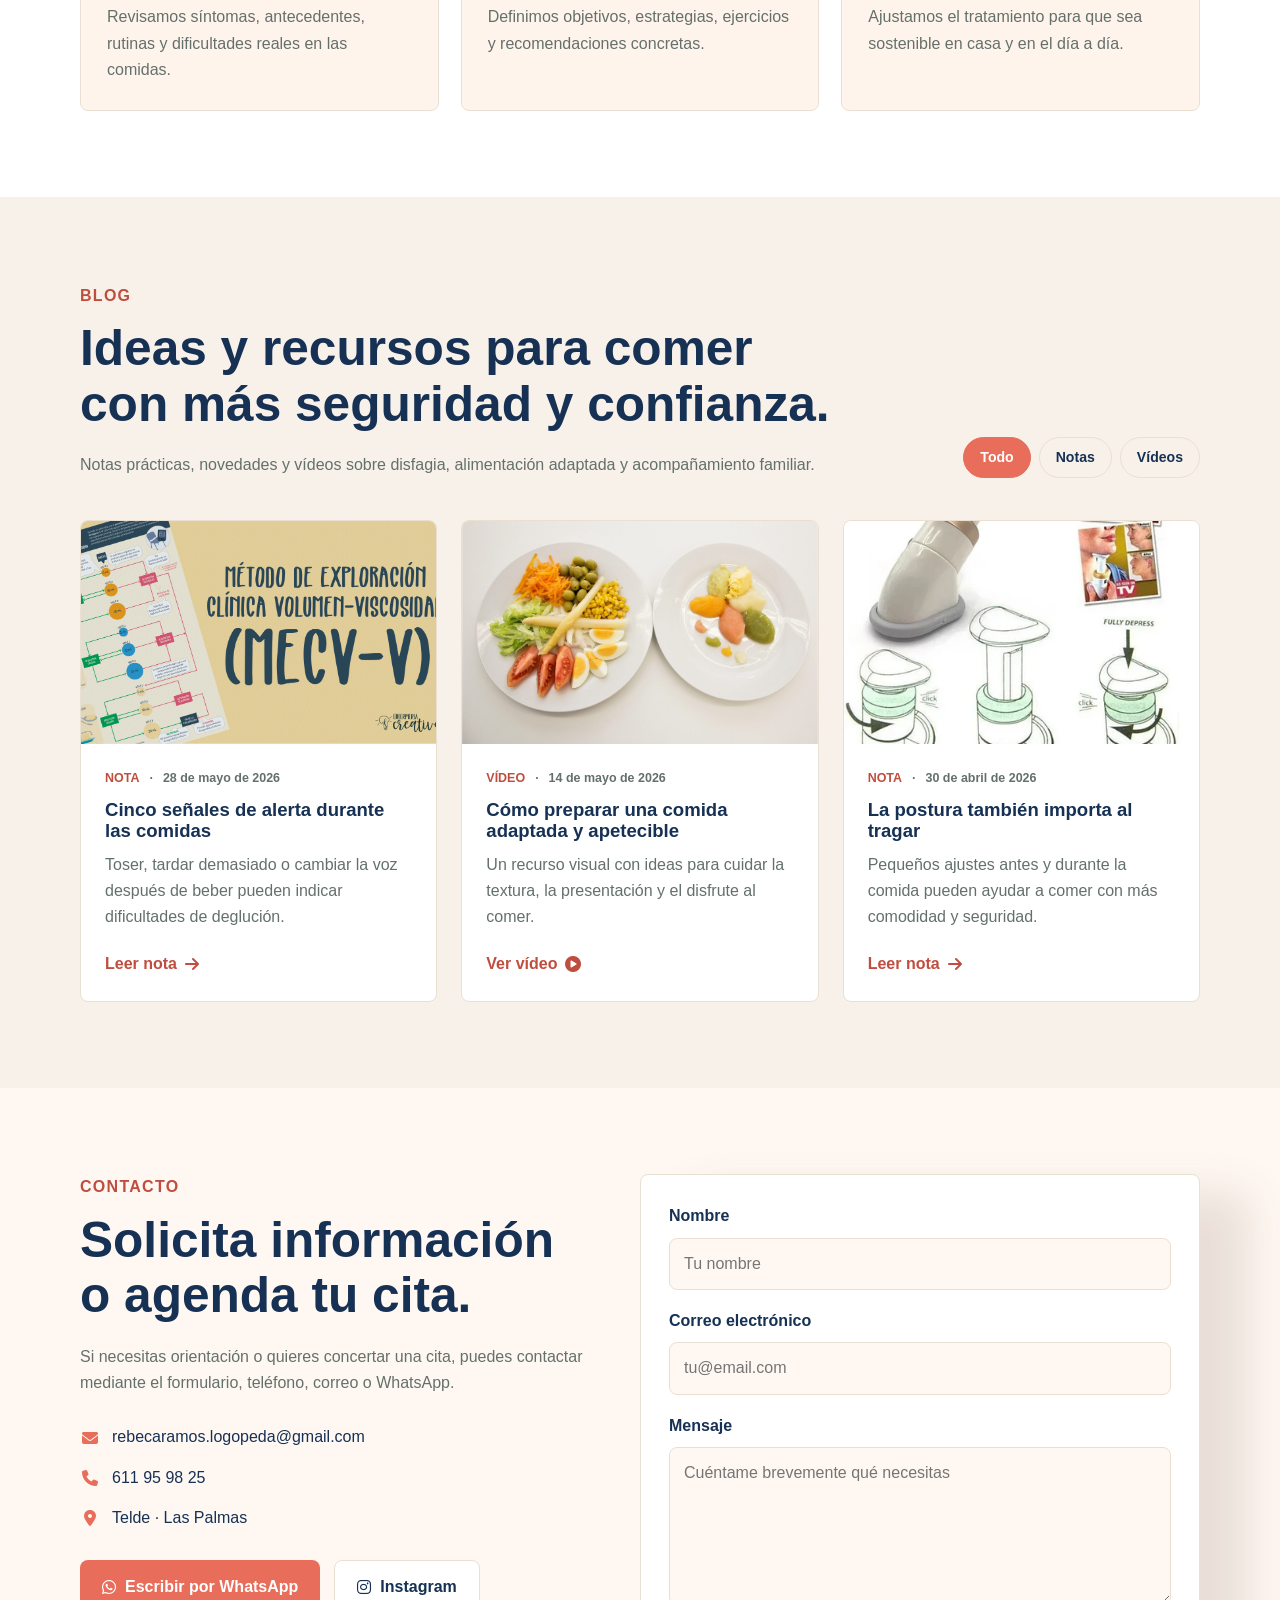
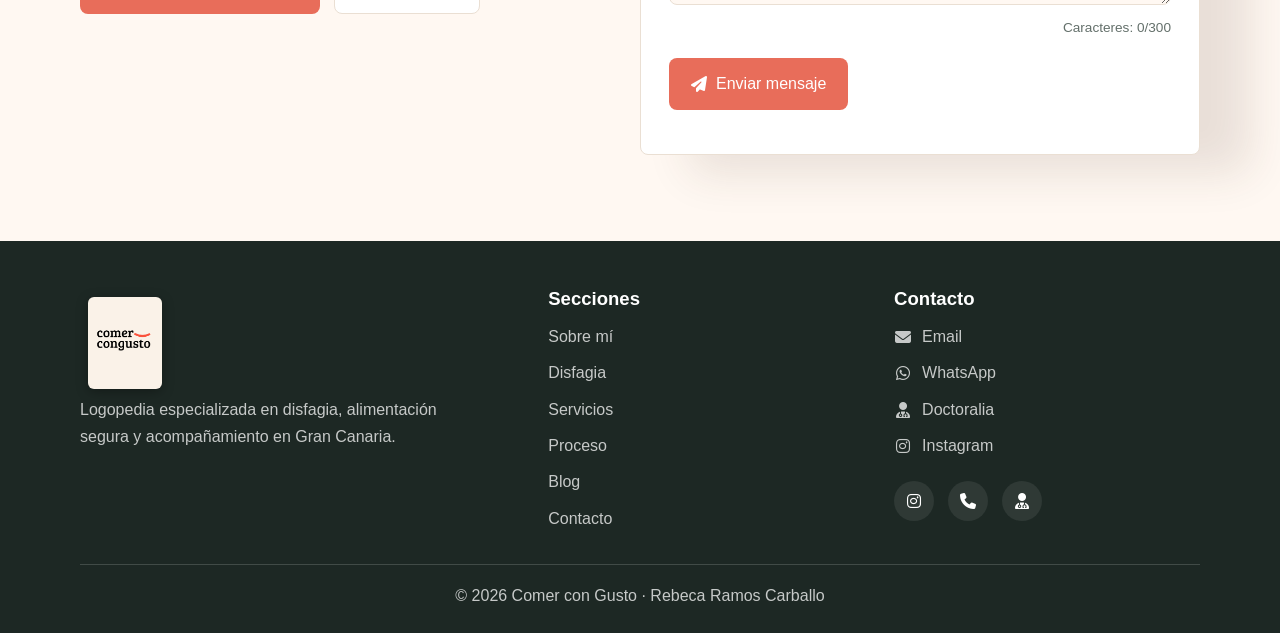
==== commit 02407e70: "más cambios de diseño" ====
--- a/index.html
+++ b/index.html
@@ -53,16 +53,16 @@
       <section id="inicio" class="portada">
         <div class="contenido-portada">
           <div class="texto-portada">
-            <p class="etiqueta-seccion">Logopedia especializada en disfagia</p>
-            <h1>Volver a comer con seguridad también es calidad de vida.</h1>
+            <p class="etiqueta-seccion">Logopeda especialista en la rehabilitación de la disfagia</p>
+            <h1>Comer con seguridad para una mejor calidad de vida</h1>
 
             <p class="texto-destacado">
-              Evaluación, tratamiento y acompañamiento para personas con
-              dificultades de deglución y sus familias en Gran Canaria.
+              La llegada del diagnóstico de disfagia no supone rechazar una alimentación placentera: 
+              hay un amplio camino que recorrer.
             </p>
 
             <div class="acciones-portada">
-              <a href="#contacto" class="boton-principal">
+              <a href="https://www.doctoralia.es/z/yGJDPR" target="_blank" class="boton-principal">
                 Solicitar información
               </a>
               <a
@@ -76,28 +76,10 @@
               </a>
             </div>
 
-            <div class="lista-confianza" aria-label="Puntos destacados">
-              <span>
-                <i class="fa-solid fa-check" aria-hidden="true"></i>
-                Atención individualizada
-              </span>
-              <span>
-                <i class="fa-solid fa-check" aria-hidden="true"></i>
-                Adaptación a la vida diaria
-              </span>
-              <span>
-                <i class="fa-solid fa-check" aria-hidden="true"></i>
-                Apoyo a familias
-              </span>
-            </div>
           </div>
 
           <div class="tarjeta-portada">
-            <img src="images/comida1.jpg" alt="Plato adaptado y apetecible" />
-            <div class="nota-portada">
-              <strong>Disfagia</strong>
-              <span>Comer mejor, con más calma y más seguridad.</span>
-            </div>
+            <img src="images/maniobra.png" alt="Plato adaptado y apetecible" />
           </div>
         </div>
       </section>
@@ -111,14 +93,11 @@
           <div class="bloque-contenido">
             <p class="etiqueta-seccion">Sobre mí</p>
             <h2>
-              Una mirada especializada para un problema que cambia la vida
-              diaria.
+              Una mirada especializada para un problema que cambia tu día a día.
             </h2>
 
             <p>
-              <strong>Comer con Gusto</strong> nace de una idea sencilla: cada
-              persona con disfagia necesita una valoración rigurosa, cercana y
-              adaptada a su realidad, no una solución genérica.
+              <strong>Comer con Gusto</strong> nace de una reflexión personal y profesional: la disfagia no solo afecta a la salud física, sino también a la emocional y social.
             </p>
 
             <p>
--- a/style.css
+++ b/style.css
@@ -9,14 +9,15 @@
   --verde-suave: #7f9b82;
   --dorado: #c9955e;
   --linea: #eadfd3;
-  --sombra: 0 18px 45px rgba(76, 52, 35, 0.12);
+  --sombra: 50px 18px 45px rgba(76, 52, 35, 0.12);
 }
 
 * {
   box-sizing: border-box;
   margin: 0;
   padding: 0;
-  font-family: bree-serif, sans-serif;
+  font-family: apple-system, BlinkMacSystemFont, "Segoe UI", Roboto, Oxygen, Ubuntu, Cantarell,
+    "Open Sans", "Helvetica Neue", sans-serif;
 }
 
 html {
@@ -30,7 +31,6 @@
 body {
   background: var(--fondo);
   color: var(--texto-principal);
-  font-family: "Inter", sans-serif;
   line-height: 1.65;
 }
 
@@ -126,7 +126,7 @@
 
 .etiqueta-seccion {
   color: var(--color-marca-oscuro);
-  font-size: 0.78rem;
+  font-size: 1rem;
   font-weight: 800;
   letter-spacing: 0.08em;
   margin-bottom: 12px;
@@ -141,7 +141,7 @@
 }
 
 h1 {
-  font-size: clamp(2.45rem, 6vw, 4.7rem);
+  font-size: 60px;
   max-width: 820px;
 }
 
@@ -158,7 +158,9 @@
 .texto-destacado {
   color: #4d5b55;
   font-size: 1.18rem;
-  margin: 24px 0 30px;
+  margin: 0 auto;
+  margin-bottom: 10px;
+  margin-top: 10px;
   max-width: 610px;
 }
 
@@ -167,6 +169,7 @@
   display: flex;
   flex-wrap: wrap;
   gap: 14px;
+  margin-top: 28px;
 }
 
 .boton-principal,
@@ -231,13 +234,13 @@
 .tarjeta-portada {
   background: var(--superficie);
   border: 1px solid rgba(255, 255, 255, 0.7);
-  border-radius: 8px;
+  border-radius: 20px;
   box-shadow: var(--sombra);
   overflow: hidden;
 }
 
 .tarjeta-portada img {
-  aspect-ratio: 4 / 5;
+  aspect-ratio: 5 / 5;
   height: 100%;
   object-fit: cover;
   width: 100%;
@@ -284,7 +287,7 @@
   width: 100%;
 }
 
-.bloque-contenido p,
+.bloque-contenido p:not(.etiqueta-seccion),
 .panel-informacion p,
 .diseno-contacto p {
   color: var(--texto-secundario);
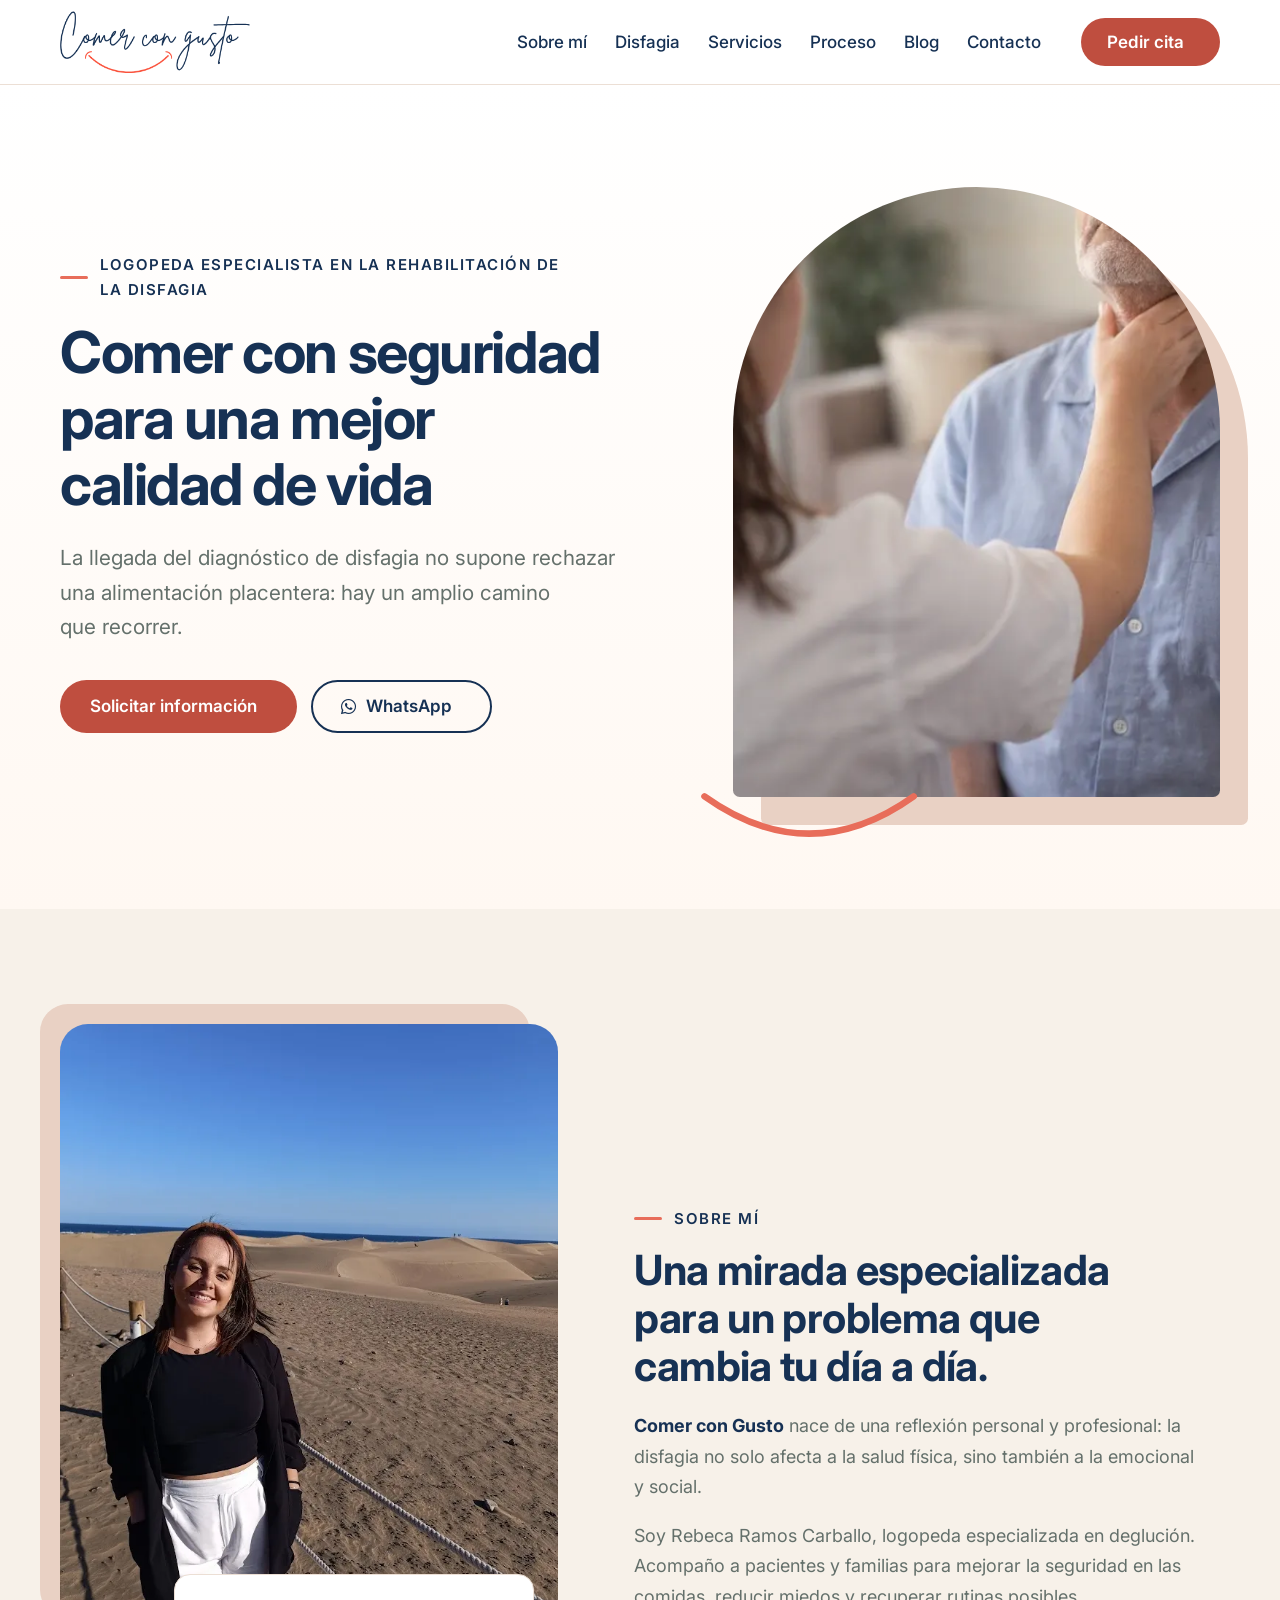
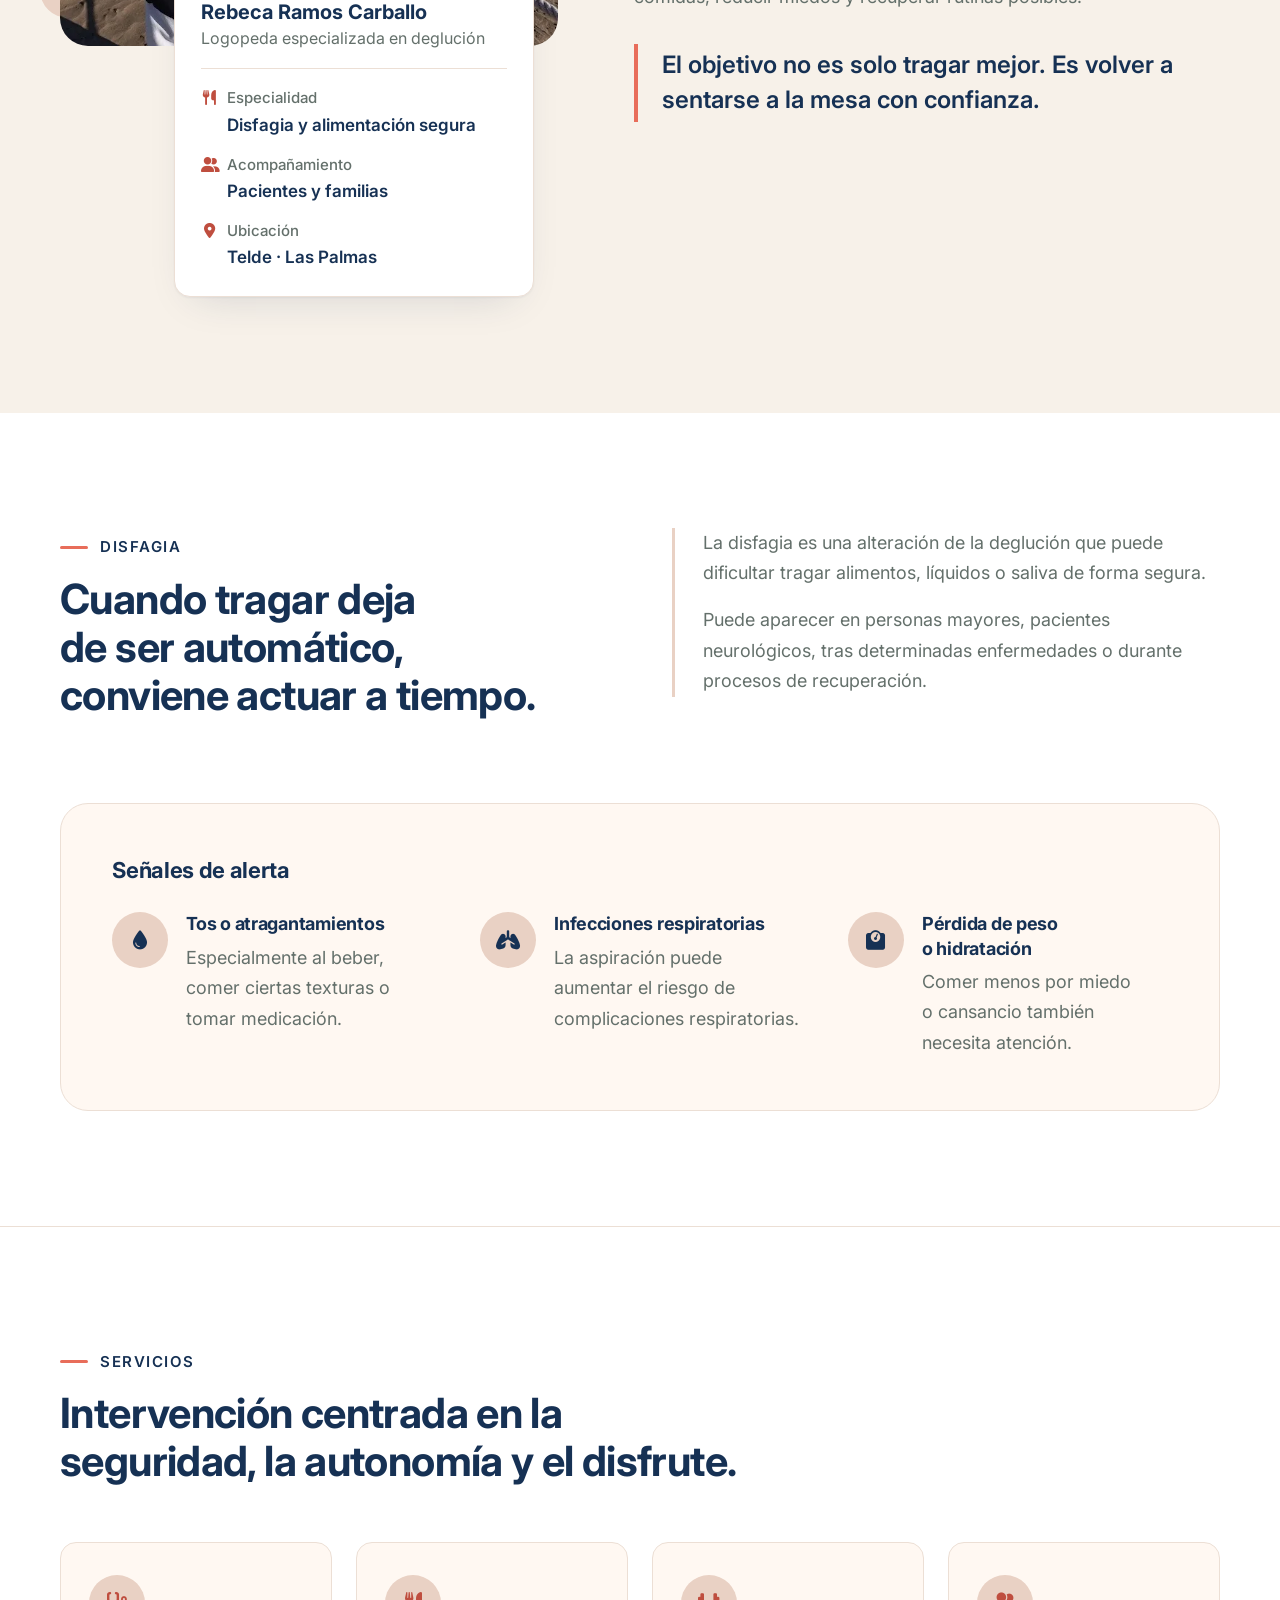
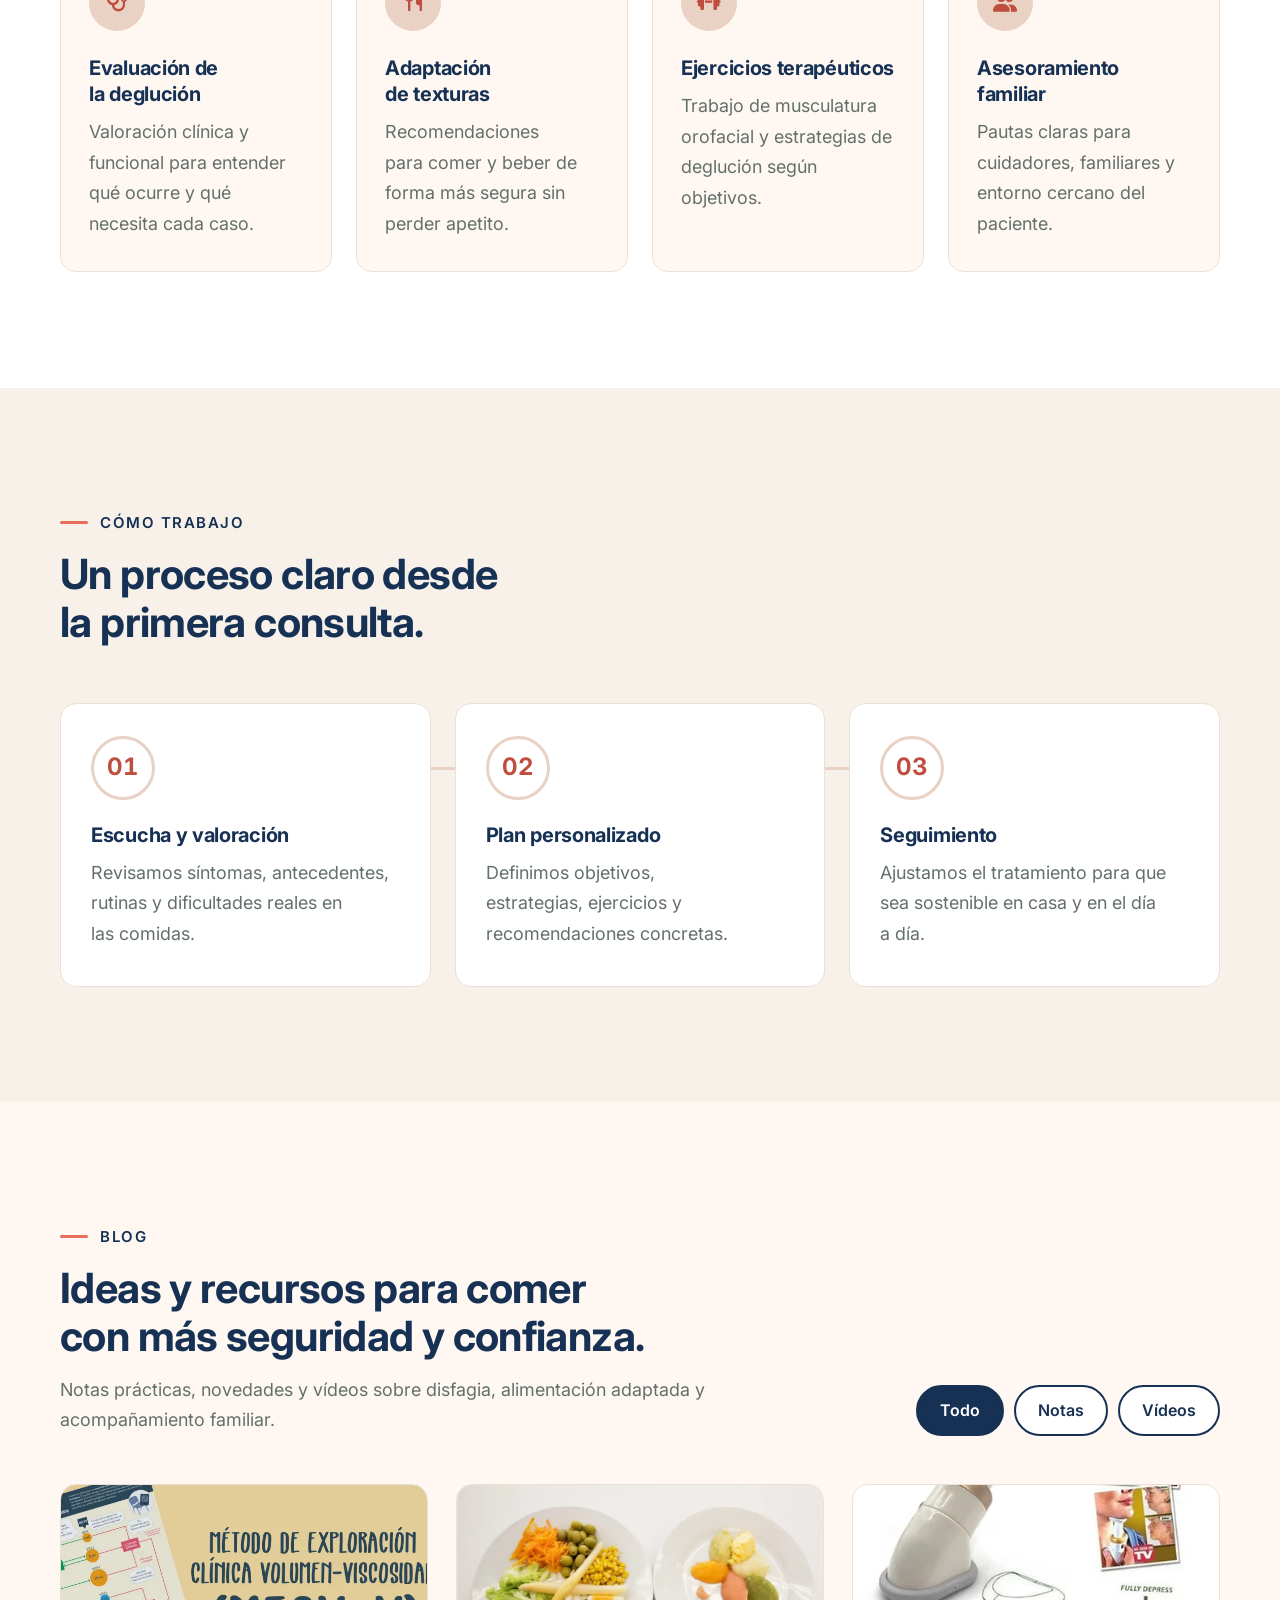
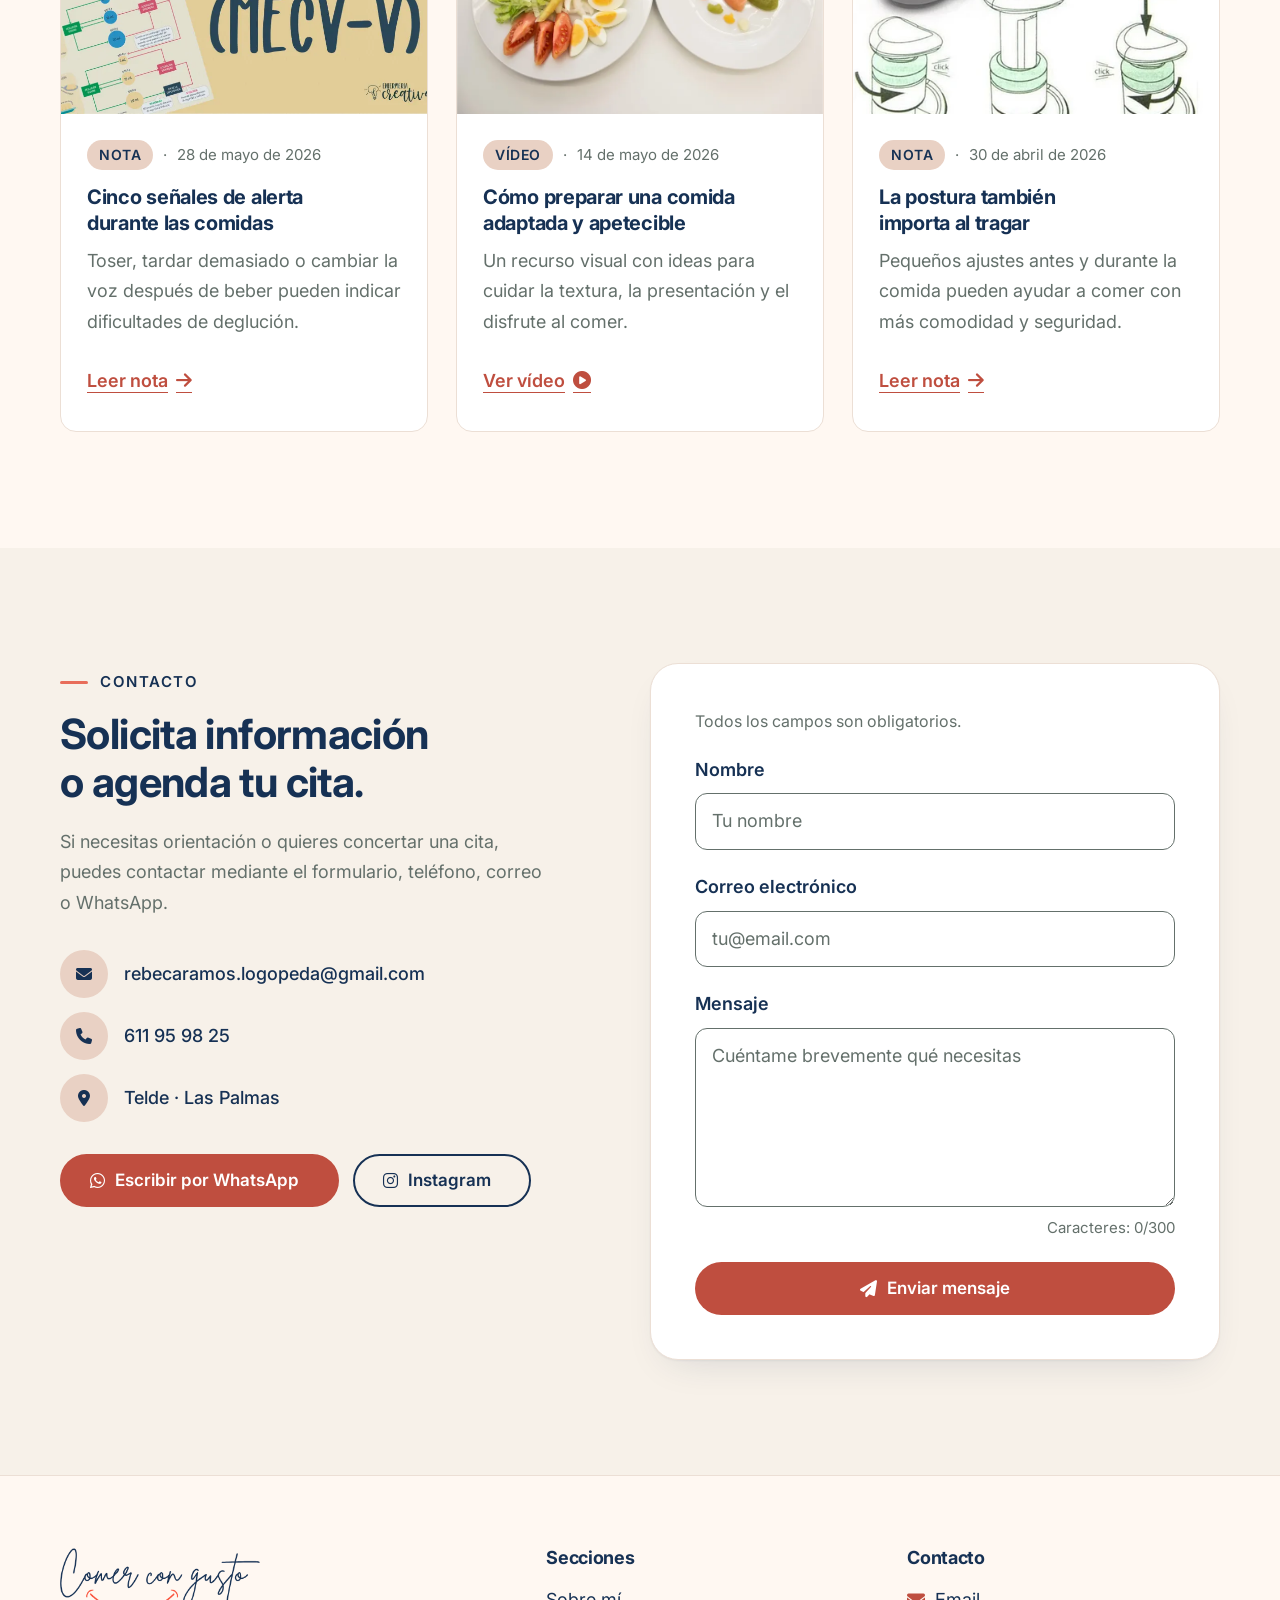
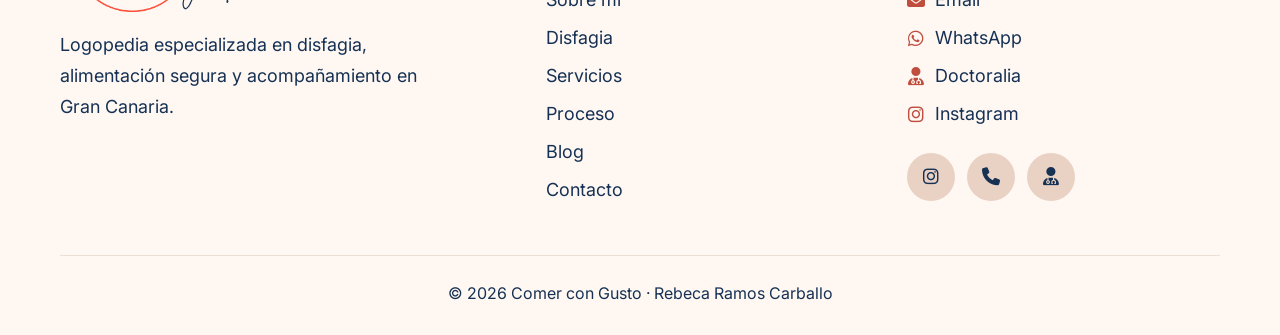
==== commit 01e14091: "Rediseño Claude Co-Authored-By: Claude Opus 5.5 <noreply@anthropic.com>" ====
--- a/index.html
+++ b/index.html
@@ -7,36 +7,73 @@
       name="description"
       content="Comer con Gusto, logopedia especializada en disfagia en Gran Canaria. Evaluación, tratamiento y asesoramiento para una alimentación más segura."
     />
+    <meta name="theme-color" content="#ffffff" />
 
     <title>Comer con Gusto | Logopedia especializada en disfagia</title>
 
-    <link rel="stylesheet" href="style.css" />
-
+    <!-- Marca el documento como "con JavaScript" antes de pintar, para que el menú móvil no parpadee -->
+    <script>
+      document.documentElement.classList.add("js");
+    </script>
+
+    <!-- Tipografía: solo los pesos que se usan -->
     <link rel="preconnect" href="https://fonts.googleapis.com" />
     <link rel="preconnect" href="https://fonts.gstatic.com" crossorigin />
     <link
-      href="https://fonts.googleapis.com/css2?family=Inter:wght@400;500;600;700;800&display=swap"
       rel="stylesheet"
+      href="https://fonts.googleapis.com/css2?family=Inter:wght@400;500;600;700&display=swap"
     />
 
+    <!-- Iconos: carga diferida para no bloquear el primer pintado -->
     <link
       rel="stylesheet"
       href="https://cdnjs.cloudflare.com/ajax/libs/font-awesome/6.5.0/css/all.min.css"
+      media="print"
+      onload="this.media='all'"
     />
+    <noscript>
+      <link
+        rel="stylesheet"
+        href="https://cdnjs.cloudflare.com/ajax/libs/font-awesome/6.5.0/css/all.min.css"
+      />
+    </noscript>
+
+    <link rel="preload" as="image" type="image/webp"
+      href="images/web/maniobra-800.webp"
+      imagesrcset="images/web/maniobra-800.webp 800w, images/web/maniobra-1200.webp 1200w"
+      imagesizes="(max-width: 900px) 90vw, 500px" />
+
+    <link rel="stylesheet" href="style.css" />
   </head>
 
   <body>
+    <a class="saltar-contenido" href="#contenido">Saltar al contenido</a>
+
     <header class="cabecera-principal">
-      <nav class="barra-navegacion" aria-label="Navegación principal">
-        <div class="contenedor-navegacion">
-          <a href="#inicio" class="marca" aria-label="Ir al inicio de Comer con Gusto">
-            <img
-              src="images/logo-correcto.png"
-              alt="Comer con Gusto"
-              class="logo-principal"
-            />
-          </a>
-
+      <div class="contenedor-navegacion">
+        <a href="#inicio" class="marca" aria-label="Ir al inicio de Comer con Gusto">
+          <img
+            src="images/web/logo-comer-con-gusto.png"
+            alt="Comer con Gusto"
+            class="logo-principal"
+            width="329"
+            height="106"
+          />
+        </a>
+
+        <button
+          class="boton-menu"
+          type="button"
+          aria-expanded="false"
+          aria-controls="menu-principal"
+        >
+          <span class="icono-menu" aria-hidden="true">
+            <span></span>
+          </span>
+          <span class="texto-boton-menu">Menú</span>
+        </button>
+
+        <nav id="menu-principal" class="navegacion" aria-label="Navegación principal">
           <ul class="enlaces-navegacion">
             <li><a href="#sobre-mi">Sobre mí</a></li>
             <li><a href="#disfagia">Disfagia</a></li>
@@ -45,25 +82,40 @@
             <li><a href="#blog">Blog</a></li>
             <li><a href="#contacto">Contacto</a></li>
           </ul>
-        </div>
-      </nav>
+
+          <a
+            href="https://www.doctoralia.es/z/yGJDPR"
+            class="boton-principal boton-cita"
+            target="_blank"
+            rel="noopener noreferrer"
+          >
+            Pedir cita<span class="solo-lectores"> (se abre en una pestaña nueva)</span>
+          </a>
+        </nav>
+      </div>
     </header>
 
-    <main>
-      <section id="inicio" class="portada">
-        <div class="contenido-portada">
+    <main id="contenido" tabindex="-1">
+      <!-- PORTADA -->
+      <section id="inicio" class="portada" aria-labelledby="titulo-portada">
+        <div class="contenedor contenido-portada">
           <div class="texto-portada">
             <p class="etiqueta-seccion">Logopeda especialista en la rehabilitación de la disfagia</p>
-            <h1>Comer con seguridad para una mejor calidad de vida</h1>
+            <h1 id="titulo-portada">Comer con seguridad para una mejor calidad de vida</h1>
 
             <p class="texto-destacado">
-              La llegada del diagnóstico de disfagia no supone rechazar una alimentación placentera: 
+              La llegada del diagnóstico de disfagia no supone rechazar una alimentación placentera:
               hay un amplio camino que recorrer.
             </p>
 
             <div class="acciones-portada">
-              <a href="https://www.doctoralia.es/z/yGJDPR" target="_blank" class="boton-principal">
-                Solicitar información
+              <a
+                href="https://www.doctoralia.es/z/yGJDPR"
+                target="_blank"
+                rel="noopener noreferrer"
+                class="boton-principal"
+              >
+                Solicitar información<span class="solo-lectores"> (se abre en una pestaña nueva)</span>
               </a>
               <a
                 href="https://wa.me/34611959825"
@@ -72,27 +124,74 @@
                 rel="noopener noreferrer"
               >
                 <i class="fa-brands fa-whatsapp" aria-hidden="true"></i>
-                WhatsApp
+                WhatsApp<span class="solo-lectores"> (se abre en una pestaña nueva)</span>
               </a>
             </div>
-
-          </div>
-
-          <div class="tarjeta-portada">
-            <img src="images/maniobra.png" alt="Plato adaptado y apetecible" />
+          </div>
+
+          <div class="imagen-portada">
+            <div class="marco-portada" aria-hidden="true"></div>
+            <picture>
+              <source
+                type="image/webp"
+                srcset="images/web/maniobra-800.webp 800w, images/web/maniobra-1200.webp 1200w"
+                sizes="(max-width: 900px) 90vw, 500px"
+              />
+              <img
+                src="images/web/maniobra-1200.jpg"
+                alt="Logopeda valorando la deglución de un paciente con la mano apoyada en su cuello"
+                width="1200"
+                height="961"
+                fetchpriority="high"
+              />
+            </picture>
+            <svg class="sonrisa-portada" viewBox="0 0 240 60" aria-hidden="true" focusable="false">
+              <path d="M8 10 Q120 90 232 10" fill="none" stroke="currentColor" stroke-width="7" stroke-linecap="round" />
+            </svg>
           </div>
         </div>
       </section>
 
-      <section id="sobre-mi" class="seccion">
-        <div class="contenedor dos-columnas">
-          <div class="imagen-perfil">
-            <img src="images/Rebeca.jpg" alt="Rebeca Ramos, logopeda" />
+      <!-- SOBRE MÍ -->
+      <section id="sobre-mi" class="seccion seccion-crema" aria-labelledby="titulo-sobre-mi">
+        <div class="contenedor sobre-mi-grid">
+          <div class="columna-perfil">
+            <div class="imagen-perfil">
+              <picture>
+                <source type="image/webp" srcset="images/web/rebeca-683.webp" />
+                <img
+                  src="images/Rebeca.jpg"
+                  alt="Rebeca Ramos Carballo, logopeda, sonriendo al aire libre"
+                  width="683"
+                  height="911"
+                  loading="lazy"
+                />
+              </picture>
+            </div>
+
+            <div class="ficha-presentacion">
+              <p class="ficha-nombre">Rebeca Ramos Carballo</p>
+              <p class="ficha-profesion">Logopeda especializada en deglución</p>
+              <dl class="ficha-datos">
+                <div>
+                  <dt><i class="fa-solid fa-utensils" aria-hidden="true"></i> Especialidad</dt>
+                  <dd>Disfagia y alimentación segura</dd>
+                </div>
+                <div>
+                  <dt><i class="fa-solid fa-user-group" aria-hidden="true"></i> Acompañamiento</dt>
+                  <dd>Pacientes y familias</dd>
+                </div>
+                <div>
+                  <dt><i class="fa-solid fa-location-dot" aria-hidden="true"></i> Ubicación</dt>
+                  <dd>Telde · Las Palmas</dd>
+                </div>
+              </dl>
+            </div>
           </div>
 
           <div class="bloque-contenido">
             <p class="etiqueta-seccion">Sobre mí</p>
-            <h2>
+            <h2 id="titulo-sobre-mi">
               Una mirada especializada para un problema que cambia tu día a día.
             </h2>
 
@@ -106,19 +205,22 @@
               comidas, reducir miedos y recuperar rutinas posibles.
             </p>
 
-            <p>
-              El objetivo no es solo tragar mejor. Es volver a sentarse a la
-              mesa con confianza.
-            </p>
+            <blockquote class="cita-destacada">
+              <p>
+                El objetivo no es solo tragar mejor. Es volver a sentarse a la
+                mesa con confianza.
+              </p>
+            </blockquote>
           </div>
         </div>
       </section>
 
-      <section id="disfagia" class="seccion seccion-clara">
+      <!-- DISFAGIA -->
+      <section id="disfagia" class="seccion seccion-blanca" aria-labelledby="titulo-disfagia">
         <div class="contenedor introduccion-dividida">
           <div>
             <p class="etiqueta-seccion">Disfagia</p>
-            <h2>
+            <h2 id="titulo-disfagia">
               Cuando tragar deja de ser automático, conviene actuar a tiempo.
             </h2>
           </div>
@@ -135,143 +237,172 @@
           </div>
         </div>
 
-        <div class="contenedor rejilla-alertas">
-          <article>
-            <i class="fa-solid fa-droplet" aria-hidden="true"></i>
-            <h3>Tos o atragantamientos</h3>
-            <p>
-              Especialmente al beber, comer ciertas texturas o tomar
-              medicación.
-            </p>
-          </article>
-
-          <article>
-            <i class="fa-solid fa-lungs" aria-hidden="true"></i>
-            <h3>Infecciones respiratorias</h3>
-            <p>
-              La aspiración puede aumentar el riesgo de complicaciones
-              respiratorias.
-            </p>
-          </article>
-
-          <article>
-            <i class="fa-solid fa-weight-scale" aria-hidden="true"></i>
-            <h3>Pérdida de peso o hidratación</h3>
-            <p>
-              Comer menos por miedo o cansancio también necesita atención.
-            </p>
-          </article>
+        <div class="contenedor">
+          <div class="bloque-alertas">
+            <h3 class="titulo-alertas">Señales de alerta</h3>
+            <ul class="lista-alertas">
+              <li>
+                <span class="circulo-icono" aria-hidden="true">
+                  <i class="fa-solid fa-droplet"></i>
+                </span>
+                <div>
+                  <h4>Tos o atragantamientos</h4>
+                  <p>
+                    Especialmente al beber, comer ciertas texturas o tomar
+                    medicación.
+                  </p>
+                </div>
+              </li>
+
+              <li>
+                <span class="circulo-icono" aria-hidden="true">
+                  <i class="fa-solid fa-lungs"></i>
+                </span>
+                <div>
+                  <h4>Infecciones respiratorias</h4>
+                  <p>
+                    La aspiración puede aumentar el riesgo de complicaciones
+                    respiratorias.
+                  </p>
+                </div>
+              </li>
+
+              <li>
+                <span class="circulo-icono" aria-hidden="true">
+                  <i class="fa-solid fa-weight-scale"></i>
+                </span>
+                <div>
+                  <h4>Pérdida de peso o hidratación</h4>
+                  <p>
+                    Comer menos por miedo o cansancio también necesita atención.
+                  </p>
+                </div>
+              </li>
+            </ul>
+          </div>
         </div>
       </section>
 
-      <section id="servicios" class="seccion">
+      <!-- SERVICIOS -->
+      <section id="servicios" class="seccion seccion-blanca seccion-separada" aria-labelledby="titulo-servicios">
         <div class="contenedor encabezado-seccion">
           <p class="etiqueta-seccion">Servicios</p>
-          <h2>
+          <h2 id="titulo-servicios">
             Intervención centrada en la seguridad, la autonomía y el disfrute.
           </h2>
         </div>
 
-        <div class="contenedor rejilla-servicios">
-          <article class="tarjeta-servicio">
-            <i class="fa-solid fa-stethoscope" aria-hidden="true"></i>
+        <ul class="contenedor rejilla-servicios">
+          <li class="tarjeta-servicio">
+            <span class="circulo-icono" aria-hidden="true">
+              <i class="fa-solid fa-stethoscope"></i>
+            </span>
             <h3>Evaluación de la deglución</h3>
             <p>
               Valoración clínica y funcional para entender qué ocurre y qué
               necesita cada caso.
             </p>
-          </article>
-
-          <article class="tarjeta-servicio">
-            <i class="fa-solid fa-utensils" aria-hidden="true"></i>
+          </li>
+
+          <li class="tarjeta-servicio">
+            <span class="circulo-icono" aria-hidden="true">
+              <i class="fa-solid fa-utensils"></i>
+            </span>
             <h3>Adaptación de texturas</h3>
             <p>
               Recomendaciones para comer y beber de forma más segura sin perder
               apetito.
             </p>
-          </article>
-
-          <article class="tarjeta-servicio">
-            <i class="fa-solid fa-dumbbell" aria-hidden="true"></i>
+          </li>
+
+          <li class="tarjeta-servicio">
+            <span class="circulo-icono" aria-hidden="true">
+              <i class="fa-solid fa-dumbbell"></i>
+            </span>
             <h3>Ejercicios terapéuticos</h3>
             <p>
               Trabajo de musculatura orofacial y estrategias de deglución según
               objetivos.
             </p>
-          </article>
-
-          <article class="tarjeta-servicio">
-            <i class="fa-solid fa-user-group" aria-hidden="true"></i>
+          </li>
+
+          <li class="tarjeta-servicio">
+            <span class="circulo-icono" aria-hidden="true">
+              <i class="fa-solid fa-user-group"></i>
+            </span>
             <h3>Asesoramiento familiar</h3>
             <p>
               Pautas claras para cuidadores, familiares y entorno cercano del
               paciente.
             </p>
-          </article>
-        </div>
+          </li>
+        </ul>
       </section>
 
-      <section id="proceso" class="seccion seccion-acento">
+      <!-- CÓMO TRABAJO -->
+      <section id="proceso" class="seccion seccion-crema" aria-labelledby="titulo-proceso">
         <div class="contenedor encabezado-seccion">
           <p class="etiqueta-seccion">Cómo trabajo</p>
-          <h2>Un proceso claro desde la primera consulta.</h2>
-        </div>
-
-        <div class="contenedor rejilla-proceso">
-          <article>
-            <span>01</span>
+          <h2 id="titulo-proceso">Un proceso claro desde la primera consulta.</h2>
+        </div>
+
+        <ol class="contenedor rejilla-proceso">
+          <li class="paso-proceso">
+            <span class="numero-paso" aria-hidden="true">01</span>
             <h3>Escucha y valoración</h3>
             <p>
               Revisamos síntomas, antecedentes, rutinas y dificultades reales
               en las comidas.
             </p>
-          </article>
-
-          <article>
-            <span>02</span>
+          </li>
+
+          <li class="paso-proceso">
+            <span class="numero-paso" aria-hidden="true">02</span>
             <h3>Plan personalizado</h3>
             <p>
               Definimos objetivos, estrategias, ejercicios y recomendaciones
               concretas.
             </p>
-          </article>
-
-          <article>
-            <span>03</span>
+          </li>
+
+          <li class="paso-proceso">
+            <span class="numero-paso" aria-hidden="true">03</span>
             <h3>Seguimiento</h3>
             <p>
               Ajustamos el tratamiento para que sea sostenible en casa y en el
               día a día.
             </p>
-          </article>
-        </div>
+          </li>
+        </ol>
       </section>
 
-      <section id="blog" class="seccion seccion-blog">
+      <!-- BLOG -->
+      <section id="blog" class="seccion seccion-marfil" aria-labelledby="titulo-blog">
         <div class="contenedor cabecera-blog">
           <div class="encabezado-seccion">
             <p class="etiqueta-seccion">Blog</p>
-            <h2>
+            <h2 id="titulo-blog">
               Ideas y recursos para comer con más seguridad y confianza.
             </h2>
-            <p>
+            <p class="introduccion-seccion">
               Notas prácticas, novedades y vídeos sobre disfagia, alimentación
               adaptada y acompañamiento familiar.
             </p>
           </div>
 
-          <div class="filtros-blog" aria-label="Filtrar entradas del blog">
+          <div class="filtros-blog" role="group" aria-label="Filtrar entradas del blog">
             <button
               class="filtro-blog activo"
               type="button"
               data-filtro="todos"
+              aria-pressed="true"
             >
               Todo
             </button>
-            <button class="filtro-blog" type="button" data-filtro="nota">
+            <button class="filtro-blog" type="button" data-filtro="nota" aria-pressed="false">
               Notas
             </button>
-            <button class="filtro-blog" type="button" data-filtro="video">
+            <button class="filtro-blog" type="button" data-filtro="video" aria-pressed="false">
               Vídeos
             </button>
           </div>
@@ -284,32 +415,43 @@
         ></div>
       </section>
 
-      <section id="contacto" class="seccion seccion-contacto">
+      <!-- CONTACTO -->
+      <section id="contacto" class="seccion seccion-crema" aria-labelledby="titulo-contacto">
         <div class="contenedor contacto-grid">
           <div class="contacto-info">
             <p class="etiqueta-seccion">Contacto</p>
-            <h2>Solicita información o agenda tu cita.</h2>
+            <h2 id="titulo-contacto">Solicita información o agenda tu cita.</h2>
             <p>
               Si necesitas orientación o quieres concertar una cita, puedes
               contactar mediante el formulario, teléfono, correo o WhatsApp.
             </p>
 
-            <div class="lista-contacto">
-              <a href="mailto:rebecaramos.logopeda@gmail.com">
-                <i class="fa-solid fa-envelope" aria-hidden="true"></i>
-                <span>rebecaramos.logopeda@gmail.com</span>
-              </a>
-
-              <a href="tel:+34611959825">
-                <i class="fa-solid fa-phone" aria-hidden="true"></i>
-                <span>611 95 98 25</span>
-              </a>
-
-              <p>
-                <i class="fa-solid fa-location-dot" aria-hidden="true"></i>
+            <ul class="lista-contacto">
+              <li>
+                <a href="mailto:rebecaramos.logopeda@gmail.com">
+                  <span class="circulo-icono" aria-hidden="true">
+                    <i class="fa-solid fa-envelope"></i>
+                  </span>
+                  <span>rebecaramos.logopeda@gmail.com</span>
+                </a>
+              </li>
+
+              <li>
+                <a href="tel:+34611959825">
+                  <span class="circulo-icono" aria-hidden="true">
+                    <i class="fa-solid fa-phone"></i>
+                  </span>
+                  <span>611 95 98 25</span>
+                </a>
+              </li>
+
+              <li>
+                <span class="circulo-icono" aria-hidden="true">
+                  <i class="fa-solid fa-location-dot"></i>
+                </span>
                 <span>Telde · Las Palmas</span>
-              </p>
-            </div>
+              </li>
+            </ul>
 
             <div class="acciones-contacto">
               <a
@@ -319,7 +461,7 @@
                 rel="noopener noreferrer"
               >
                 <i class="fa-brands fa-whatsapp" aria-hidden="true"></i>
-                Escribir por WhatsApp
+                Escribir por WhatsApp<span class="solo-lectores"> (se abre en una pestaña nueva)</span>
               </a>
 
               <a
@@ -329,7 +471,7 @@
                 rel="noopener noreferrer"
               >
                 <i class="fa-brands fa-instagram" aria-hidden="true"></i>
-                Instagram
+                Instagram<span class="solo-lectores"> (se abre en una pestaña nueva)</span>
               </a>
             </div>
           </div>
@@ -349,6 +491,8 @@
                 <input name="bot-field" />
               </label>
             </p>
+
+            <p class="nota-formulario">Todos los campos son obligatorios.</p>
 
             <div class="campo-formulario">
               <label for="nombre">Nombre</label>
@@ -382,6 +526,7 @@
                 rows="5"
                 maxlength="300"
                 placeholder="Cuéntame brevemente qué necesitas"
+                aria-describedby="contador-mensaje"
                 required
               ></textarea>
               <p id="contador-mensaje" class="contador-mensaje">
@@ -409,9 +554,12 @@
       <div class="contenedor footer-grid">
         <div class="footer-marca">
           <img
-            src="images/logo3.png"
+            src="images/web/logo-comer-con-gusto.png"
             alt="Comer con Gusto"
             class="logo-footer"
+            width="329"
+            height="106"
+            loading="lazy"
           />
           <p>
             Logopedia especializada en disfagia, alimentación segura y
@@ -419,8 +567,8 @@
           </p>
         </div>
 
-        <div>
-          <h2 class="titulo-footer">Secciones</h2>
+        <nav aria-labelledby="titulo-footer-secciones">
+          <h2 id="titulo-footer-secciones" class="titulo-footer">Secciones</h2>
           <ul class="footer-enlaces">
             <li><a href="#sobre-mi">Sobre mí</a></li>
             <li><a href="#disfagia">Disfagia</a></li>
@@ -429,7 +577,7 @@
             <li><a href="#blog">Blog</a></li>
             <li><a href="#contacto">Contacto</a></li>
           </ul>
-        </div>
+        </nav>
 
         <div>
           <h2 class="titulo-footer">Contacto</h2>
@@ -447,7 +595,7 @@
                 rel="noopener noreferrer"
               >
                 <i class="fa-brands fa-whatsapp" aria-hidden="true"></i>
-                WhatsApp
+                WhatsApp<span class="solo-lectores"> (se abre en una pestaña nueva)</span>
               </a>
             </li>
             <li>
@@ -457,7 +605,7 @@
                 rel="noopener noreferrer"
               >
                 <i class="fa-solid fa-user-doctor" aria-hidden="true"></i>
-                Doctoralia
+                Doctoralia<span class="solo-lectores"> (se abre en una pestaña nueva)</span>
               </a>
             </li>
             <li>
@@ -467,34 +615,38 @@
                 rel="noopener noreferrer"
               >
                 <i class="fa-brands fa-instagram" aria-hidden="true"></i>
-                Instagram
+                Instagram<span class="solo-lectores"> (se abre en una pestaña nueva)</span>
               </a>
             </li>
           </ul>
 
-          <div class="iconos-sociales" aria-label="Redes sociales y contacto">
-            <a
-              href="https://www.instagram.com/comercon_gusto/"
-              target="_blank"
-              rel="noopener noreferrer"
-              aria-label="Instagram"
-            >
-              <i class="fa-brands fa-instagram" aria-hidden="true"></i>
-            </a>
-
-            <a href="tel:+34611959825" aria-label="Llamar por teléfono">
-              <i class="fa-solid fa-phone" aria-hidden="true"></i>
-            </a>
-
-            <a
-              href="https://www.doctoralia.es/rebeca-ramos-carballo/logopeda/santa-brigida"
-              target="_blank"
-              rel="noopener noreferrer"
-              aria-label="Doctoralia"
-            >
-              <i class="fa-solid fa-user-doctor" aria-hidden="true"></i>
-            </a>
-          </div>
+          <ul class="iconos-sociales" aria-label="Redes sociales y contacto">
+            <li>
+              <a
+                href="https://www.instagram.com/comercon_gusto/"
+                target="_blank"
+                rel="noopener noreferrer"
+                aria-label="Instagram (se abre en una pestaña nueva)"
+              >
+                <i class="fa-brands fa-instagram" aria-hidden="true"></i>
+              </a>
+            </li>
+            <li>
+              <a href="tel:+34611959825" aria-label="Llamar por teléfono">
+                <i class="fa-solid fa-phone" aria-hidden="true"></i>
+              </a>
+            </li>
+            <li>
+              <a
+                href="https://www.doctoralia.es/rebeca-ramos-carballo/logopeda/santa-brigida"
+                target="_blank"
+                rel="noopener noreferrer"
+                aria-label="Doctoralia (se abre en una pestaña nueva)"
+              >
+                <i class="fa-solid fa-user-doctor" aria-hidden="true"></i>
+              </a>
+            </li>
+          </ul>
         </div>
       </div>
 
@@ -505,4 +657,4 @@
 
     <script src="script.js"></script>
   </body>
-</html>+</html>
--- a/style.css
+++ b/style.css
@@ -1,167 +1,442 @@
+/* =====================================================
+   COMER CON GUSTO · HOJA DE ESTILOS
+   Paleta aprobada y contrastes verificados (WCAG 2.2):
+   - Azul marino #163154 sobre blanco 13,1:1 · crema 11,7:1
+   - Blanco sobre coral oscuro #BF4E3F 4,8:1 (botones)
+   - Coral oscuro sobre crema 4,3:1 → solo texto grande
+   - Coral #E86D5A → solo decoración (no texto)
+   - Secundario #64706B sobre blanco 5,2:1 · crema 4,6:1
+   ===================================================== */
+
 :root {
-  --fondo: #f7f1e9;
-  --superficie: #ffffff;
-  --superficie-suave: #fff8f2;
-  --texto-principal: #163154;
+  --azul: #163154;
+  --coral: #e86d5a;
+  --coral-oscuro: #bf4e3f;
+  --coral-hover: #a8443a;
+  --arcilla: #e9d1c4;
+  --arcilla-suave: #f3e4dc;
+  --crema: #f7f1e9;
+  --marfil: #fff8f2;
+  --blanco: #ffffff;
   --texto-secundario: #64706b;
-  --color-marca: #e86d5a;
-  --color-marca-oscuro: #bf4e3f;
-  --verde-suave: #7f9b82;
-  --dorado: #c9955e;
-  --linea: #eadfd3;
-  --sombra: 50px 18px 45px rgba(76, 52, 35, 0.12);
+  --exito: #527259;
+
+  /* Líneas decorativas (no transmiten información) */
+  --linea: #ecdfd5;
+  /* Bordes de controles: contraste ≥ 3:1 */
+  --borde-control: #64706b;
+
+  --radio: 16px;
+  --radio-grande: 28px;
+  --sombra-suave: 0 1px 2px rgba(22, 49, 84, 0.05),
+    0 16px 40px -20px rgba(22, 49, 84, 0.18);
+
+  --ancho: 1160px;
+  --altura-cabecera: 84px;
+  --fuente: "Inter", system-ui, -apple-system, "Segoe UI", Roboto,
+    "Helvetica Neue", Arial, sans-serif;
+}
+
+/* =====================================================
+   BASE
+   ===================================================== */
+
+*,
+*::before,
+*::after {
+  box-sizing: border-box;
 }
 
 * {
-  box-sizing: border-box;
   margin: 0;
   padding: 0;
-  font-family: apple-system, BlinkMacSystemFont, "Segoe UI", Roboto, Oxygen, Ubuntu, Cantarell,
-    "Open Sans", "Helvetica Neue", sans-serif;
 }
 
 html {
   scroll-behavior: smooth;
-}
-
-section {
-  scroll-margin-top: 110px;
+  -webkit-text-size-adjust: 100%;
+  text-size-adjust: 100%;
 }
 
 body {
-  background: var(--fondo);
-  color: var(--texto-principal);
-  line-height: 1.65;
-}
-
-img {
+  background: var(--blanco);
+  color: var(--azul);
+  font-family: var(--fuente);
+  font-size: 1.125rem; /* 18 px */
+  line-height: 1.7;
+  -webkit-font-smoothing: antialiased;
+}
+
+img,
+picture,
+svg {
   display: block;
   max-width: 100%;
 }
 
+img {
+  height: auto;
+}
+
 a {
   color: inherit;
 }
 
-/* NAVEGACIÓN */
+button,
+input,
+textarea {
+  font: inherit;
+}
+
+ul[class],
+ol[class] {
+  list-style: none;
+}
+
+section[id],
+main {
+  scroll-margin-top: calc(var(--altura-cabecera) + 12px);
+}
+
+main:focus {
+  outline: none;
+}
+
+h1,
+h2,
+h3,
+h4 {
+  color: var(--azul);
+  font-weight: 700;
+  letter-spacing: -0.015em;
+  line-height: 1.15;
+  text-wrap: balance;
+}
+
+h1 {
+  font-size: clamp(2.25rem, 1.4rem + 3.4vw, 3.6rem);
+  letter-spacing: -0.025em;
+}
+
+h2 {
+  font-size: clamp(1.85rem, 1.35rem + 2vw, 2.6rem);
+  margin-bottom: 20px;
+}
+
+h3 {
+  font-size: 1.25rem;
+  line-height: 1.3;
+  margin-bottom: 10px;
+}
+
+h4 {
+  font-size: 1.125rem;
+  line-height: 1.35;
+  margin-bottom: 6px;
+}
+
+p {
+  text-wrap: pretty;
+}
+
+strong {
+  font-weight: 700;
+}
+
+/* Foco visible en teclado para todos los elementos interactivos */
+:focus-visible {
+  outline: 3px solid var(--azul);
+  outline-offset: 3px;
+  border-radius: 6px;
+}
+
+.solo-lectores {
+  border: 0;
+  clip: rect(0 0 0 0);
+  height: 1px;
+  margin: -1px;
+  overflow: hidden;
+  padding: 0;
+  position: absolute;
+  white-space: nowrap;
+  width: 1px;
+}
+
+/* Enlace "Saltar al contenido" */
+.saltar-contenido {
+  background: var(--azul);
+  border-radius: 0 0 10px 10px;
+  color: var(--blanco);
+  font-weight: 600;
+  left: 16px;
+  padding: 12px 20px;
+  position: absolute;
+  text-decoration: none;
+  top: 0;
+  transform: translateY(-120%);
+  z-index: 2000;
+}
+
+.saltar-contenido:focus {
+  transform: translateY(0);
+}
+
+.saltar-contenido:focus-visible {
+  outline-color: var(--coral);
+}
+
+.contenedor,
+.contenedor-navegacion {
+  margin: 0 auto;
+  width: min(var(--ancho), 100% - 48px);
+}
+
+/* =====================================================
+   BOTONES
+   ===================================================== */
+
+.boton-principal,
+.boton-secundario {
+  align-items: center;
+  border: 2px solid transparent;
+  border-radius: 999px;
+  cursor: pointer;
+  display: inline-flex;
+  font-size: 1.0625rem;
+  font-weight: 600;
+  gap: 10px;
+  justify-content: center;
+  line-height: 1.2;
+  min-height: 52px;
+  padding: 14px 28px;
+  text-align: center;
+  text-decoration: none;
+  transition: background-color 0.2s ease, border-color 0.2s ease,
+    color 0.2s ease, transform 0.2s ease;
+}
+
+.boton-principal {
+  background: var(--coral-oscuro);
+  color: var(--blanco);
+}
+
+.boton-principal:hover {
+  background: var(--coral-hover);
+  transform: translateY(-1px);
+}
+
+.boton-secundario {
+  background: transparent;
+  border-color: var(--azul);
+  color: var(--azul);
+}
+
+.boton-secundario:hover {
+  background: var(--azul);
+  color: var(--blanco);
+  transform: translateY(-1px);
+}
+
+/* =====================================================
+   ETIQUETAS DE SECCIÓN
+   Azul marino (contraste en todos los fondos) con trazo coral
+   ===================================================== */
+
+.etiqueta-seccion {
+  align-items: center;
+  color: var(--azul);
+  display: inline-flex;
+  font-size: 0.9375rem;
+  font-weight: 600;
+  gap: 12px;
+  letter-spacing: 0.1em;
+  margin-bottom: 16px;
+  text-transform: uppercase;
+}
+
+.etiqueta-seccion::before {
+  background: var(--coral);
+  border-radius: 2px;
+  content: "";
+  flex: none;
+  height: 3px;
+  width: 28px;
+}
+
+.introduccion-seccion {
+  color: var(--texto-secundario);
+  max-width: 620px;
+}
+
+/* =====================================================
+   CABECERA Y NAVEGACIÓN
+   ===================================================== */
 
 .cabecera-principal {
+  background: var(--blanco);
+  border-bottom: 1px solid var(--linea);
   position: sticky;
   top: 0;
   z-index: 1000;
 }
 
-.barra-navegacion {
-  background: rgba(255, 255, 255, 0.94);
-  border-bottom: 1px solid var(--linea);
-  backdrop-filter: blur(14px);
-}
-
-.contenedor-navegacion,
-.contenedor,
-.contenido-portada,
-.contenido-footer {
-  width: min(1120px, calc(100% - 40px));
-  margin: 0 auto;
-}
-
 .contenedor-navegacion {
+  align-items: center;
   display: flex;
-  align-items: center;
+  gap: 24px;
   justify-content: space-between;
-  min-height: 90px;
+  min-height: var(--altura-cabecera);
 }
 
 .marca {
+  border-radius: 8px;
   display: inline-flex;
-  align-items: center;
+  flex: none;
+  padding: 6px 0;
+}
+
+.logo-principal {
+  width: 190px;
+}
+
+.navegacion {
+  align-items: center;
+  display: flex;
+  gap: 28px;
+}
+
+.enlaces-navegacion {
+  align-items: center;
+  display: flex;
+  gap: 4px;
+}
+
+.enlaces-navegacion a {
+  color: var(--azul);
+  display: inline-block;
+  font-size: 1.0625rem;
+  font-weight: 500;
+  padding: 10px 12px;
+  position: relative;
   text-decoration: none;
 }
 
-.logo-principal {
-  width: 350px;
-  height: auto;
-}
-
-.enlaces-navegacion {
-  display: flex;
-  align-items: center;
-  gap: 26px;
-  list-style: none;
-}
-
-.enlaces-navegacion a {
-  color: var(--texto-principal);
-  font-size: 18px;
+/* Subrayado coral: 3,1:1 sobre blanco. El estado activo también
+   se comunica con aria-current y peso tipográfico. */
+.enlaces-navegacion a::after {
+  background: var(--coral);
+  border-radius: 2px;
+  bottom: 4px;
+  content: "";
+  height: 3px;
+  left: 12px;
+  position: absolute;
+  right: 12px;
+  transform: scaleX(0);
+  transform-origin: left;
+  transition: transform 0.25s ease;
+}
+
+.enlaces-navegacion a:hover::after,
+.enlaces-navegacion a[aria-current="true"]::after {
+  transform: scaleX(1);
+}
+
+.enlaces-navegacion a[aria-current="true"] {
   font-weight: 700;
-  text-decoration: none;
-}
-
-.enlaces-navegacion a:hover {
-  color: var(--color-marca);
-}
-
-/* PORTADA */
+}
+
+.boton-cita {
+  min-height: 48px;
+  padding: 12px 24px;
+}
+
+/* Botón del menú móvil (oculto en escritorio) */
+.boton-menu {
+  align-items: center;
+  background: var(--blanco);
+  border: 2px solid var(--azul);
+  border-radius: 999px;
+  color: var(--azul);
+  cursor: pointer;
+  display: none;
+  font-weight: 600;
+  gap: 10px;
+  min-height: 48px;
+  padding: 8px 18px 8px 14px;
+}
+
+.icono-menu {
+  display: inline-block;
+  height: 14px;
+  position: relative;
+  width: 20px;
+}
+
+.icono-menu::before,
+.icono-menu::after,
+.icono-menu span {
+  background: currentColor;
+  border-radius: 2px;
+  content: "";
+  height: 2px;
+  left: 0;
+  position: absolute;
+  transition: transform 0.2s ease, opacity 0.2s ease;
+  width: 100%;
+}
+
+.icono-menu::before {
+  top: 0;
+}
+
+.icono-menu span {
+  top: 6px;
+}
+
+.icono-menu::after {
+  top: 12px;
+}
+
+.boton-menu[aria-expanded="true"] .icono-menu::before {
+  transform: translateY(6px) rotate(45deg);
+}
+
+.boton-menu[aria-expanded="true"] .icono-menu span {
+  opacity: 0;
+}
+
+.boton-menu[aria-expanded="true"] .icono-menu::after {
+  transform: translateY(-6px) rotate(-45deg);
+}
+
+/* =====================================================
+   PORTADA
+   ===================================================== */
 
 .portada {
-  background: linear-gradient(
-    110deg,
-    rgba(255, 248, 242, 0.98) 0%,
-    rgba(255, 248, 242, 0.9) 50%,
-    rgba(255, 248, 242, 0.65) 100%
-  );
-  padding: 86px 0;
+  background: linear-gradient(180deg, var(--blanco) 0%, var(--marfil) 100%);
+  overflow: hidden;
+  padding: clamp(56px, 8vw, 104px) 0 clamp(64px, 9vw, 112px);
 }
 
 .contenido-portada {
+  align-items: center;
   display: grid;
-  grid-template-columns: minmax(0, 1.05fr) minmax(320px, 0.75fr);
-  gap: 56px;
-  align-items: center;
-}
-
-.texto-portada {
-  max-width: 720px;
-}
-
-.etiqueta-seccion {
-  color: var(--color-marca-oscuro);
-  font-size: 1rem;
-  font-weight: 800;
-  letter-spacing: 0.08em;
-  margin-bottom: 12px;
-  text-transform: uppercase;
-}
-
-h1,
-h2,
-h3 {
-  color: var(--texto-principal);
-  line-height: 1.12;
-}
-
-h1 {
-  font-size: 60px;
-  max-width: 820px;
-}
-
-h2 {
-  font-size: clamp(2rem, 4vw, 3.1rem);
-  margin-bottom: 20px;
-}
-
-h3 {
-  font-size: 1.16rem;
-  margin-bottom: 10px;
+  gap: clamp(48px, 6vw, 88px);
+  grid-template-columns: minmax(0, 1.1fr) minmax(0, 0.9fr);
+}
+
+.texto-portada h1 {
+  margin-bottom: 24px;
+  max-width: 13em;
 }
 
 .texto-destacado {
-  color: #4d5b55;
-  font-size: 1.18rem;
-  margin: 0 auto;
-  margin-bottom: 10px;
-  margin-top: 10px;
-  max-width: 610px;
+  color: var(--texto-secundario);
+  font-size: clamp(1.125rem, 1.05rem + 0.35vw, 1.3rem);
+  line-height: 1.65;
+  max-width: 34em;
 }
 
 .acciones-portada,
@@ -169,277 +444,425 @@
   display: flex;
   flex-wrap: wrap;
   gap: 14px;
-  margin-top: 28px;
-}
-
-.boton-principal,
-.boton-secundario {
-  align-items: center;
-  border-radius: 8px;
-  display: inline-flex;
-  font-weight: 800;
-  gap: 9px;
-  justify-content: center;
-  min-height: 48px;
-  padding: 13px 22px;
-  text-decoration: none;
-  transition: transform 0.2s ease, background 0.2s ease, border-color 0.2s ease;
-}
-
-.boton-principal {
-  background: var(--color-marca);
-  color: #fff;
-}
-
-.boton-principal:hover {
-  background: var(--color-marca-oscuro);
-  transform: translateY(-2px);
-}
-
-.boton-secundario {
-  background: #fff;
-  border: 1px solid var(--linea);
-  color: var(--texto-principal);
-}
-
-.boton-secundario:hover {
-  border-color: var(--dorado);
-  transform: translateY(-2px);
-}
-
-.lista-confianza {
-  display: flex;
-  flex-wrap: wrap;
-  gap: 12px;
-  margin-top: 34px;
-}
-
-.lista-confianza span {
-  align-items: center;
-  background: rgba(255, 255, 255, 0.82);
-  border: 1px solid var(--linea);
-  border-radius: 999px;
-  color: #47554f;
-  display: inline-flex;
-  font-size: 0.9rem;
-  font-weight: 700;
-  gap: 8px;
-  padding: 9px 14px;
-}
-
-.lista-confianza i {
-  color: var(--verde-suave);
-}
-
-.tarjeta-portada {
-  background: var(--superficie);
-  border: 1px solid rgba(255, 255, 255, 0.7);
-  border-radius: 20px;
-  box-shadow: var(--sombra);
-  overflow: hidden;
-}
-
-.tarjeta-portada img {
-  aspect-ratio: 5 / 5;
-  height: 100%;
+  margin-top: 36px;
+}
+
+.imagen-portada {
+  justify-self: center;
+  max-width: 500px;
+  position: relative;
+  width: 100%;
+}
+
+/* Superficie rosa arcilla desplazada tras la foto */
+.marco-portada {
+  background: var(--arcilla);
+  border-radius: 999px 999px var(--radio-grande) var(--radio-grande);
+  inset: 28px -28px -28px 28px;
+  position: absolute;
+}
+
+.imagen-portada picture {
+  position: relative;
+}
+
+.imagen-portada img {
+  aspect-ratio: 4 / 5;
+  border-radius: 999px 999px var(--radio-grande) var(--radio-grande);
   object-fit: cover;
+  object-position: 74% 30%;
   width: 100%;
 }
 
-.nota-portada {
-  background: var(--texto-principal);
-  color: #fff;
+/* Curva coral inspirada en la sonrisa del logotipo */
+.sonrisa-portada {
+  bottom: -46px;
+  color: var(--coral);
+  left: -36px;
+  position: absolute;
+  width: 46%;
+}
+
+/* =====================================================
+   SECCIONES
+   ===================================================== */
+
+.seccion {
+  padding: clamp(72px, 9vw, 120px) 0;
+}
+
+.seccion-blanca {
+  background: var(--blanco);
+}
+
+.seccion-crema {
+  background: var(--crema);
+}
+
+.seccion-marfil {
+  background: var(--marfil);
+}
+
+.seccion-separada {
+  border-top: 1px solid var(--linea);
+}
+
+.encabezado-seccion > * {
+  max-width: 760px;
+}
+
+/* =====================================================
+   SOBRE MÍ
+   ===================================================== */
+
+.sobre-mi-grid {
+  align-items: center;
   display: grid;
-  gap: 4px;
-  padding: 18px;
-}
-
-.nota-portada span {
-  color: rgba(255, 255, 255, 0.78);
-}
-
-/* SECCIONES */
-
-.seccion {
-  padding: 86px 0;
-}
-
-.seccion-clara {
-  background: var(--superficie);
-}
-
-.seccion-acento {
-  background: #fff;
-}
-
-.dos-columnas {
-  align-items: center;
-  display: grid;
-  gap: 56px;
-  grid-template-columns: 0.82fr 1fr;
+  gap: clamp(48px, 6vw, 88px);
+  grid-template-columns: minmax(0, 0.85fr) minmax(0, 1fr);
+}
+
+.columna-perfil {
+  position: relative;
+}
+
+.imagen-perfil {
+  position: relative;
+}
+
+.imagen-perfil::before {
+  background: var(--arcilla);
+  border-radius: var(--radio-grande);
+  content: "";
+  inset: -20px 28px 28px -20px;
+  position: absolute;
 }
 
 .imagen-perfil img {
   aspect-ratio: 4 / 5;
-  border-radius: 8px;
-  box-shadow: var(--sombra);
+  border-radius: var(--radio-grande);
   object-fit: cover;
+  object-position: 30% 35%;
+  position: relative;
   width: 100%;
 }
 
-.bloque-contenido p:not(.etiqueta-seccion),
-.panel-informacion p,
-.diseno-contacto p {
-  color: var(--texto-secundario);
+.ficha-presentacion {
+  background: var(--blanco);
+  border: 1px solid var(--linea);
+  border-radius: var(--radio);
+  box-shadow: var(--sombra-suave);
+  margin: -72px 24px 0 auto;
+  max-width: 360px;
+  padding: 24px 26px;
+  position: relative;
+}
+
+.ficha-nombre {
+  font-size: 1.25rem;
+  font-weight: 700;
+  line-height: 1.3;
+}
+
+.ficha-profesion {
+  color: var(--texto-secundario);
+  font-size: 1rem;
   margin-bottom: 16px;
 }
+
+.ficha-datos {
+  border-top: 1px solid var(--linea);
+  display: grid;
+  gap: 12px;
+  padding-top: 16px;
+}
+
+.ficha-datos dt {
+  align-items: center;
+  color: var(--texto-secundario);
+  display: flex;
+  font-size: 0.9375rem;
+  font-weight: 500;
+  gap: 8px;
+}
+
+.ficha-datos dt i {
+  color: var(--coral-oscuro);
+  text-align: center;
+  width: 18px;
+}
+
+.ficha-datos dd {
+  font-size: 1.0625rem;
+  font-weight: 600;
+  padding-left: 26px;
+}
+
+.bloque-contenido > p:not(.etiqueta-seccion) {
+  color: var(--texto-secundario);
+  margin-bottom: 18px;
+}
+
+.bloque-contenido strong {
+  color: var(--azul);
+}
+
+.cita-destacada {
+  border-left: 4px solid var(--coral);
+  margin-top: 32px;
+  padding: 4px 0 4px 24px;
+}
+
+.cita-destacada p {
+  color: var(--azul);
+  font-size: clamp(1.25rem, 1.1rem + 0.6vw, 1.5rem);
+  font-weight: 600;
+  line-height: 1.45;
+}
+
+/* =====================================================
+   DISFAGIA
+   ===================================================== */
 
 .introduccion-dividida {
   align-items: start;
   display: grid;
-  gap: 50px;
-  grid-template-columns: 0.95fr 1fr;
+  gap: clamp(32px, 5vw, 72px);
+  grid-template-columns: minmax(0, 1fr) minmax(0, 1fr);
 }
 
 .panel-informacion {
-  border-left: 4px solid var(--color-marca);
-  padding-left: 24px;
-}
-
-/* REJILLAS */
-
-.rejilla-alertas,
-.rejilla-servicios,
+  border-left: 3px solid var(--arcilla);
+  padding-left: 28px;
+}
+
+.panel-informacion p {
+  color: var(--texto-secundario);
+}
+
+.panel-informacion p + p {
+  margin-top: 16px;
+}
+
+.bloque-alertas {
+  background: var(--marfil);
+  border: 1px solid var(--linea);
+  border-radius: var(--radio-grande);
+  margin-top: clamp(40px, 5vw, 64px);
+  padding: clamp(28px, 4vw, 52px);
+}
+
+.titulo-alertas {
+  font-size: 1.375rem;
+  margin-bottom: 28px;
+}
+
+.lista-alertas {
+  display: grid;
+  gap: clamp(28px, 4vw, 48px);
+  grid-template-columns: repeat(3, minmax(0, 1fr));
+}
+
+.lista-alertas li {
+  display: grid;
+  gap: 18px;
+  grid-template-columns: auto 1fr;
+}
+
+.lista-alertas p {
+  color: var(--texto-secundario);
+}
+
+.circulo-icono {
+  align-items: center;
+  background: var(--arcilla);
+  border-radius: 50%;
+  color: var(--azul);
+  display: inline-flex;
+  flex: none;
+  font-size: 1.2rem;
+  height: 56px;
+  justify-content: center;
+  width: 56px;
+}
+
+/* =====================================================
+   SERVICIOS
+   ===================================================== */
+
+.rejilla-servicios {
+  display: grid;
+  gap: 24px;
+  grid-template-columns: repeat(4, minmax(0, 1fr));
+  margin-top: clamp(40px, 5vw, 56px);
+}
+
+.tarjeta-servicio {
+  background: var(--marfil);
+  border: 1px solid var(--linea);
+  border-radius: var(--radio);
+  overflow: hidden;
+  padding: 32px 28px;
+  position: relative;
+  transition: transform 0.25s ease, box-shadow 0.25s ease;
+}
+
+/* Línea coral decorativa al pasar el ratón */
+.tarjeta-servicio::before {
+  background: var(--coral);
+  content: "";
+  height: 4px;
+  left: 0;
+  position: absolute;
+  right: 0;
+  top: 0;
+  transform: scaleX(0);
+  transform-origin: left;
+  transition: transform 0.3s ease;
+}
+
+.tarjeta-servicio:hover {
+  box-shadow: var(--sombra-suave);
+  transform: translateY(-3px);
+}
+
+.tarjeta-servicio:hover::before {
+  transform: scaleX(1);
+}
+
+.tarjeta-servicio .circulo-icono {
+  color: var(--coral-oscuro);
+  margin-bottom: 24px;
+}
+
+.tarjeta-servicio p {
+  color: var(--texto-secundario);
+}
+
+/* =====================================================
+   CÓMO TRABAJO
+   ===================================================== */
+
 .rejilla-proceso {
+  counter-reset: paso;
   display: grid;
-  gap: 22px;
-  margin-top: 42px;
-}
-
-.rejilla-alertas {
-  grid-template-columns: repeat(3, 1fr);
-}
-
-.rejilla-servicios {
-  grid-template-columns: repeat(4, 1fr);
-}
-
-.rejilla-proceso {
-  grid-template-columns: repeat(3, 1fr);
-}
-
-.tarjeta-servicio,
-.rejilla-alertas article,
-.rejilla-proceso article,
-.tarjeta-contacto {
-  background: var(--superficie);
+  gap: 24px;
+  grid-template-columns: repeat(3, minmax(0, 1fr));
+  margin-top: clamp(40px, 5vw, 56px);
+  position: relative;
+}
+
+/* Hilo rosa arcilla que une las etapas en escritorio */
+.rejilla-proceso::before {
+  background: var(--arcilla);
+  content: "";
+  height: 3px;
+  left: 16%;
+  position: absolute;
+  right: 16%;
+  top: 64px;
+}
+
+.paso-proceso {
+  background: var(--blanco);
   border: 1px solid var(--linea);
-  border-radius: 8px;
-  padding: 26px;
-}
-
-.tarjeta-servicio {
-  min-height: 238px;
-}
-
-.tarjeta-servicio i,
-.rejilla-alertas i {
-  color: var(--color-marca);
-  font-size: 1.55rem;
-  margin-bottom: 18px;
-}
-
-.tarjeta-servicio p,
-.rejilla-alertas p,
-.rejilla-proceso p {
-  color: var(--texto-secundario);
-}
-
-.encabezado-seccion {
-  max-width: 760px;
-}
-
-.rejilla-proceso article {
-  background: #fff4ec;
-}
-
-.rejilla-proceso span {
-  color: var(--color-marca);
-  display: inline-block;
-  font-size: 0.82rem;
-  font-weight: 800;
-  margin-bottom: 18px;
-}
-
-/* BLOG */
-
-.seccion-blog {
-  background: var(--fondo);
-}
+  border-radius: var(--radio);
+  padding: 32px 30px 36px;
+  position: relative;
+}
+
+/* Numeración grande: coral oscuro sobre blanco 4,8:1 */
+.numero-paso {
+  align-items: center;
+  background: var(--blanco);
+  border: 3px solid var(--arcilla);
+  border-radius: 50%;
+  color: var(--coral-oscuro);
+  display: inline-flex;
+  font-size: 1.5rem;
+  font-variant-numeric: tabular-nums;
+  font-weight: 700;
+  height: 64px;
+  justify-content: center;
+  margin-bottom: 22px;
+  width: 64px;
+}
+
+.paso-proceso p {
+  color: var(--texto-secundario);
+}
+
+/* =====================================================
+   BLOG
+   ===================================================== */
 
 .cabecera-blog {
   align-items: end;
   display: flex;
-  gap: 30px;
+  flex-wrap: wrap;
+  gap: 24px 40px;
   justify-content: space-between;
 }
 
-.cabecera-blog .encabezado-seccion > p:last-child,
-.contenido-entrada p,
-.detalle-entrada {
-  color: var(--texto-secundario);
+.cabecera-blog .encabezado-seccion h2 {
+  margin-bottom: 14px;
 }
 
 .filtros-blog {
   display: flex;
   flex-wrap: wrap;
-  gap: 8px;
-  justify-content: flex-end;
+  gap: 10px;
 }
 
 .filtro-blog {
-  background: transparent;
-  border: 1px solid var(--linea);
+  background: var(--blanco);
+  border: 2px solid var(--azul);
   border-radius: 999px;
-  color: var(--texto-principal);
+  color: var(--azul);
   cursor: pointer;
-  font: inherit;
-  font-size: 0.88rem;
-  font-weight: 800;
-  padding: 8px 16px;
-}
-
-.filtro-blog:hover,
+  font-size: 1rem;
+  font-weight: 600;
+  min-height: 48px;
+  padding: 10px 22px;
+  transition: background-color 0.2s ease, color 0.2s ease;
+}
+
+.filtro-blog:hover {
+  background: var(--crema);
+}
+
+/* Activo: blanco sobre azul marino 13,1:1 */
+.filtro-blog[aria-pressed="true"],
 .filtro-blog.activo {
-  background: var(--color-marca);
-  border-color: var(--color-marca);
-  color: #fff;
+  background: var(--azul);
+  color: var(--blanco);
 }
 
 .rejilla-blog {
   display: grid;
-  gap: 24px;
-  grid-template-columns: repeat(3, 1fr);
-  margin-top: 42px;
+  gap: 28px;
+  grid-template-columns: repeat(3, minmax(0, 1fr));
+  margin-top: clamp(36px, 4vw, 48px);
 }
 
 .entrada-blog {
-  background: var(--superficie);
+  background: var(--blanco);
   border: 1px solid var(--linea);
-  border-radius: 8px;
+  border-radius: var(--radio);
   display: flex;
   flex-direction: column;
   overflow: hidden;
-  transition: box-shadow 0.2s ease, transform 0.2s ease;
+  transition: box-shadow 0.25s ease, transform 0.25s ease;
 }
 
 .entrada-blog:hover {
-  box-shadow: var(--sombra);
-  transform: translateY(-4px);
+  box-shadow: var(--sombra-suave);
+  transform: translateY(-3px);
 }
 
 .imagen-entrada {
   aspect-ratio: 16 / 10;
+  background: var(--arcilla-suave);
   object-fit: cover;
   width: 100%;
 }
@@ -448,41 +871,76 @@
   display: flex;
   flex: 1;
   flex-direction: column;
-  padding: 24px;
+  padding: 26px 26px 28px;
 }
 
 .metadatos-entrada {
   align-items: center;
   color: var(--texto-secundario);
   display: flex;
-  font-size: 0.78rem;
-  font-weight: 700;
+  flex-wrap: wrap;
+  font-size: 0.9375rem;
   gap: 10px;
-  margin-bottom: 12px;
-}
-
+  margin-bottom: 14px;
+}
+
+/* Etiqueta: azul marino sobre rosa arcilla 9:1 */
 .tipo-entrada {
-  color: var(--color-marca-oscuro);
+  background: var(--arcilla);
+  border-radius: 999px;
+  color: var(--azul);
+  font-size: 0.875rem;
+  font-weight: 600;
+  letter-spacing: 0.04em;
+  padding: 3px 12px;
   text-transform: uppercase;
 }
 
-.contenido-entrada p {
-  margin-bottom: 20px;
-}
-
+.contenido-entrada h3 {
+  font-size: 1.25rem;
+}
+
+.contenido-entrada > p {
+  color: var(--texto-secundario);
+  margin-bottom: 22px;
+}
+
+/* Enlace/botón de la entrada: coral oscuro sobre blanco 4,8:1 */
 .enlace-entrada {
   align-items: center;
-  color: var(--color-marca-oscuro);
+  align-self: flex-start;
+  background: none;
+  border: 0;
+  color: var(--coral-oscuro);
+  cursor: pointer;
   display: inline-flex;
-  font-weight: 800;
+  font-weight: 600;
   gap: 8px;
   margin-top: auto;
-  text-decoration: none;
+  min-height: 44px;
+  padding: 0;
+  text-decoration: underline;
+  text-decoration-thickness: 1px;
+  text-underline-offset: 5px;
+}
+
+.enlace-entrada:hover {
+  color: var(--coral-hover);
+  text-decoration-thickness: 2px;
+}
+
+.enlace-entrada i {
+  transition: transform 0.2s ease;
+}
+
+.enlace-entrada:hover i {
+  transform: translateX(3px);
 }
 
 .detalle-entrada {
   border-top: 1px solid var(--linea);
-  margin-top: 18px;
+  color: var(--texto-secundario);
+  margin-top: 16px;
   padding-top: 18px;
 }
 
@@ -490,380 +948,473 @@
   margin-top: 12px;
 }
 
-/* CONTACTO */
-
-.seccion-contacto {
-  background: var(--superficie-suave);
-}
-
-.diseno-contacto {
-  align-items: center;
-  display: grid;
-  gap: 54px;
-  grid-template-columns: 0.9fr 1fr;
-}
-
-.tarjeta-contacto {
-  box-shadow: var(--sombra);
-}
-
-.tarjeta-contacto > a,
-.tarjeta-contacto > p {
-  align-items: center;
-  color: var(--texto-principal);
-  display: flex;
-  gap: 12px;
-  margin-bottom: 16px;
-  text-decoration: none;
-}
-
-.tarjeta-contacto i {
-  color: var(--color-marca);
-  width: 20px;
-}
-
-.acciones-contacto {
-  margin-top: 24px;
-}
-
-/* FOOTER */
-
-footer {
-  background: #1d2824;
-  color: #fff;
-  padding: 48px 0 24px;
-}
-
-.contenido-footer {
-  align-items: center;
-  display: flex;
-  gap: 24px;
-  justify-content: space-between;
-}
-
-.logo-footer {
-  border-radius: 14px;
-  padding: 8px;
-  width: 90px;
-  height: auto;
-  filter: drop-shadow(0 3px 6px rgba(0, 0, 0, 0.3));
-  transition: transform 0.3s ease;
-}
-
-.logo-footer:hover {
-  transform: scale(1.05);
-}
-
-.iconos-sociales {
-  display: flex;
-  gap: 14px;
-}
-
-.iconos-sociales a {
-  align-items: center;
-  background: rgba(255, 255, 255, 0.08);
-  border-radius: 999px;
-  color: #fff;
-  display: inline-flex;
-  height: 40px;
-  justify-content: center;
-  text-decoration: none;
-  transition: background 0.2s ease, transform 0.2s ease;
-  width: 40px;
-}
-
-.iconos-sociales a:hover {
-  background: var(--color-marca);
-  transform: translateY(-2px);
-}
-
-/* CONTACTO COMBINADO */
+/* =====================================================
+   CONTACTO
+   ===================================================== */
 
 .contacto-grid {
   align-items: start;
   display: grid;
-  gap: 56px;
-  grid-template-columns: 0.9fr 1fr;
+  gap: clamp(40px, 6vw, 80px);
+  grid-template-columns: minmax(0, 0.9fr) minmax(0, 1fr);
 }
 
 .contacto-info > p:not(.etiqueta-seccion) {
   color: var(--texto-secundario);
-  margin-bottom: 16px;
 }
 
 .lista-contacto {
   display: grid;
   gap: 14px;
-  margin: 28px 0;
-}
-
-.lista-contacto a,
-.lista-contacto p {
-  align-items: center;
-  color: var(--texto-principal);
+  margin: 32px 0;
+}
+
+.lista-contacto li,
+.lista-contacto a {
+  align-items: center;
+  color: var(--azul);
   display: flex;
-  gap: 12px;
-  margin: 0;
+  font-weight: 500;
+  gap: 16px;
+  overflow-wrap: anywhere;
+}
+
+.lista-contacto a {
+  border-radius: 8px;
   text-decoration: none;
 }
 
-.lista-contacto a:hover {
-  color: var(--color-marca-oscuro);
-}
-
-.lista-contacto i {
-  color: var(--color-marca);
-  text-align: center;
-  width: 20px;
+.lista-contacto a:hover span:last-child {
+  text-decoration: underline;
+  text-underline-offset: 4px;
+}
+
+.lista-contacto .circulo-icono {
+  font-size: 1rem;
+  height: 48px;
+  width: 48px;
+}
+
+.acciones-contacto {
+  margin-top: 0;
 }
 
 .formulario-contacto {
-  background: var(--superficie);
+  background: var(--blanco);
   border: 1px solid var(--linea);
-  border-radius: 8px;
-  box-shadow: var(--sombra);
-  padding: 28px;
+  border-radius: var(--radio-grande);
+  box-shadow: var(--sombra-suave);
+  padding: clamp(28px, 4vw, 44px);
+}
+
+.nota-formulario {
+  color: var(--texto-secundario);
+  font-size: 1rem;
+  margin-bottom: 20px;
 }
 
 .campo-formulario {
   display: grid;
   gap: 8px;
-  margin-bottom: 18px;
+  margin-bottom: 22px;
 }
 
 .campo-formulario label {
-  color: var(--texto-principal);
-  font-weight: 800;
-}
-
+  color: var(--azul);
+  font-weight: 600;
+}
+
+/* Borde 5,2:1 sobre blanco: supera el 3:1 exigido a controles */
 .campo-formulario input,
 .campo-formulario textarea {
-  background: var(--superficie-suave);
-  border: 1px solid var(--linea);
-  border-radius: 8px;
-  color: var(--texto-principal);
-  font: inherit;
-  padding: 12px 14px;
+  background: var(--blanco);
+  border: 1.5px solid var(--borde-control);
+  border-radius: 12px;
+  color: var(--azul);
+  min-height: 52px;
+  padding: 12px 16px;
+  transition: border-color 0.2s ease, box-shadow 0.2s ease;
   width: 100%;
+}
+
+.campo-formulario input::placeholder,
+.campo-formulario textarea::placeholder {
+  color: var(--texto-secundario);
+  opacity: 1;
 }
 
 .campo-formulario textarea {
   resize: vertical;
 }
 
-.campo-formulario input:focus,
-.campo-formulario textarea:focus {
-  border-color: var(--color-marca);
-  outline: 2px solid rgba(232, 109, 90, 0.25);
+.campo-formulario input:focus-visible,
+.campo-formulario textarea:focus-visible {
+  border-color: var(--azul);
+  box-shadow: 0 0 0 3px var(--arcilla);
+  outline: 3px solid var(--azul);
+  outline-offset: 2px;
 }
 
 .contador-mensaje {
   color: var(--texto-secundario);
-  font-size: 0.85rem;
-  margin-top: 4px;
+  font-size: 0.9375rem;
   text-align: right;
 }
 
 .contador-mensaje.aviso {
-  color: var(--color-marca-oscuro);
-  font-weight: 800;
-}
-
-.mensaje-formulario {
+  color: var(--coral-oscuro);
   font-weight: 700;
-  margin-top: 16px;
-}
-
-.mensaje-formulario.error {
-  color: var(--color-marca-oscuro);
-}
-
-.mensaje-formulario.exito {
-  color: #527259;
 }
 
 .formulario-contacto .boton-principal {
-  border: 0;
-  cursor: pointer;
-  font: inherit;
+  width: 100%;
 }
 
 .formulario-contacto .boton-principal:disabled {
   cursor: wait;
-  opacity: 0.65;
+  opacity: 0.7;
   transform: none;
 }
 
+.mensaje-formulario {
+  font-weight: 600;
+  margin-top: 16px;
+}
+
+.mensaje-formulario:empty {
+  display: none;
+}
+
+.mensaje-formulario.error {
+  color: var(--coral-oscuro);
+}
+
+/* Se mantiene el verde funcional de éxito: 5,4:1 sobre blanco */
+.mensaje-formulario.exito {
+  color: var(--exito);
+}
+
+/* Trampa antispam de Netlify: fuera de la vista y del orden de tabulación */
 .campo-oculto {
-  left: -9999px;
-  position: absolute;
-}
-
-/* FOOTER COMBINADO */
+  display: none;
+}
+
+/* =====================================================
+   FOOTER
+   ===================================================== */
+
+.footer {
+  background: var(--marfil);
+  border-top: 1px solid var(--linea);
+  color: var(--azul);
+  padding: 72px 0 28px;
+}
 
 .footer-grid {
   display: grid;
-  gap: 40px;
+  gap: 48px;
   grid-template-columns: 1.4fr 1fr 1fr;
-  margin-bottom: 32px;
-}
-
-.footer-marca p,
-.footer-copy p {
-  color: rgba(255, 255, 255, 0.75);
+  margin-bottom: 48px;
+}
+
+.logo-footer {
+  margin-bottom: 18px;
+  width: 200px;
 }
 
 .footer-marca p {
-  max-width: 380px;
+  max-width: 360px;
 }
 
 .titulo-footer {
-  color: #fff;
-  font-size: 1.16rem;
-  margin-bottom: 14px;
+  font-size: 1.125rem;
+  margin-bottom: 16px;
 }
 
 .footer-enlaces {
   display: grid;
+  gap: 6px;
+}
+
+.footer-enlaces a {
+  color: var(--azul);
+  display: inline-flex;
+  min-height: 32px;
+  align-items: center;
+  text-decoration: none;
+}
+
+.footer-enlaces a:hover {
+  text-decoration: underline;
+  text-decoration-color: var(--coral);
+  text-decoration-thickness: 2px;
+  text-underline-offset: 5px;
+}
+
+.footer-contacto a {
   gap: 10px;
-  list-style: none;
-}
-
-.footer-enlaces a {
-  color: rgba(255, 255, 255, 0.75);
-  text-decoration: none;
-}
-
-.footer-enlaces a:hover {
-  color: #fff;
-}
-
-.footer-contacto a {
-  align-items: center;
-  display: flex;
-  gap: 10px;
 }
 
 .footer-contacto i {
+  color: var(--coral-oscuro);
   text-align: center;
   width: 18px;
 }
 
-.footer-grid .iconos-sociales {
+.iconos-sociales {
+  display: flex;
+  gap: 12px;
   margin-top: 22px;
 }
 
+.iconos-sociales a {
+  align-items: center;
+  background: var(--arcilla);
+  border-radius: 50%;
+  color: var(--azul);
+  display: inline-flex;
+  height: 48px;
+  justify-content: center;
+  text-decoration: none;
+  transition: background-color 0.2s ease, color 0.2s ease;
+  width: 48px;
+}
+
+.iconos-sociales a:hover {
+  background: var(--azul);
+  color: var(--blanco);
+}
+
 .footer-copy {
-  border-top: 1px solid rgba(255, 255, 255, 0.16);
-  padding-top: 18px;
+  border-top: 1px solid var(--linea);
+  font-size: 1rem;
+  padding-top: 24px;
   text-align: center;
 }
 
-/* RESPONSIVE */
-
-@media (max-width: 980px) {
+/* =====================================================
+   RESPONSIVE
+   ===================================================== */
+
+/* Menú móvil a partir de 1100 px */
+@media (max-width: 1100px) {
+  .js .boton-menu {
+    display: inline-flex;
+  }
+
+  .js .navegacion {
+    background: var(--blanco);
+    border-bottom: 1px solid var(--linea);
+    box-shadow: 0 24px 32px -24px rgba(22, 49, 84, 0.25);
+    display: none;
+    flex-direction: column;
+    gap: 16px;
+    left: 0;
+    max-height: calc(100vh - var(--altura-cabecera));
+    overflow-y: auto;
+    padding: 12px 24px 28px;
+    position: absolute;
+    right: 0;
+    top: 100%;
+  }
+
+  .js .navegacion.abierta {
+    display: flex;
+  }
+
+  .js .enlaces-navegacion {
+    align-items: stretch;
+    flex-direction: column;
+    gap: 0;
+    width: min(var(--ancho), 100%);
+  }
+
+  .js .enlaces-navegacion a {
+    border-bottom: 1px solid var(--linea);
+    display: block;
+    font-size: 1.125rem;
+    padding: 14px 4px;
+  }
+
+  .js .enlaces-navegacion a::after {
+    bottom: 8px;
+    left: 4px;
+    right: auto;
+    width: 40px;
+  }
+
+  .js .boton-cita {
+    width: min(var(--ancho), 100%);
+  }
+
+  /* Sin JavaScript: la navegación se muestra completa y puede envolverse */
+  html:not(.js) .contenedor-navegacion {
+    flex-wrap: wrap;
+    padding: 12px 0;
+  }
+
+  html:not(.js) .navegacion,
+  html:not(.js) .enlaces-navegacion {
+    flex-wrap: wrap;
+  }
+}
+
+@media (max-width: 960px) {
+  .rejilla-servicios {
+    grid-template-columns: repeat(2, minmax(0, 1fr));
+  }
+
+  .rejilla-blog {
+    grid-template-columns: repeat(2, minmax(0, 1fr));
+  }
+
+  .lista-alertas {
+    grid-template-columns: 1fr;
+    gap: 28px;
+  }
+
+  .footer-grid {
+    grid-template-columns: 1fr 1fr;
+  }
+
+  .footer-marca {
+    grid-column: 1 / -1;
+  }
+}
+
+@media (max-width: 900px) {
   .contenido-portada,
-  .dos-columnas,
+  .sobre-mi-grid,
   .introduccion-dividida,
-  .diseno-contacto,
   .contacto-grid {
     grid-template-columns: 1fr;
   }
 
-  .footer-grid {
-    grid-template-columns: 1.2fr 1fr 1fr;
+  .imagen-portada {
+    max-width: 440px;
+    margin-right: 28px;
+  }
+
+  .columna-perfil {
+    margin: 0 auto;
+    max-width: 460px;
+    width: 100%;
+  }
+
+  .rejilla-proceso {
+    grid-template-columns: 1fr;
+  }
+
+  .rejilla-proceso::before {
+    bottom: 64px;
+    height: auto;
+    left: 61px;
+    right: auto;
+    top: 64px;
+    width: 3px;
+  }
+}
+
+@media (max-width: 640px) {
+  :root {
+    --altura-cabecera: 72px;
+  }
+
+  body {
+    font-size: 1.0625rem; /* 17 px */
+  }
+
+  .contenedor,
+  .contenedor-navegacion {
+    width: calc(100% - 32px);
+  }
+
+  .logo-principal {
+    width: 150px;
+  }
+
+  .texto-boton-menu {
+    font-size: 1rem;
+  }
+
+  .js .navegacion {
+    padding: 8px 16px 24px;
+  }
+
+  .acciones-portada,
+  .acciones-contacto {
+    flex-direction: column;
+  }
+
+  .acciones-portada > a,
+  .acciones-contacto > a {
+    width: 100%;
+  }
+
+  .imagen-portada {
+    margin-right: 20px;
+  }
+
+  .marco-portada {
+    inset: 20px -20px -20px 20px;
+  }
+
+  .sonrisa-portada {
+    bottom: -36px;
+    left: -12px;
+  }
+
+  .imagen-perfil::before {
+    inset: -12px 20px 20px -12px;
+  }
+
+  .ficha-presentacion {
+    margin: -48px 12px 0;
+    max-width: none;
   }
 
   .rejilla-servicios,
-  .rejilla-alertas,
-  .rejilla-proceso,
-  .rejilla-blog {
-    grid-template-columns: repeat(2, 1fr);
-  }
-
-  .tarjeta-portada img {
-    aspect-ratio: 16 / 10;
-  }
-}
-
-@media (max-width: 760px) {
-  .contenedor-navegacion,
-  .contenedor,
-  .contenido-portada,
-  .contenido-footer {
-    width: min(100% - 28px, 1120px);
-  }
-
-  .contenedor-navegacion {
-    justify-content: center;
-    min-height: 68px;
-  }
-
-  .logo-principal {
-    width: 120px;
-  }
-
-  .enlaces-navegacion {
-    display: none;
-  }
-
-  .portada {
-    padding: 48px 0 36px;
-  }
-
-  .seccion {
-    padding: 64px 0;
-  }
-
-  .rejilla-servicios,
-  .rejilla-alertas,
-  .rejilla-proceso,
   .rejilla-blog {
     grid-template-columns: 1fr;
   }
 
-  .cabecera-blog {
-    align-items: start;
-    flex-direction: column;
-  }
-
-  .filtros-blog {
-    justify-content: flex-start;
-  }
-
-  .acciones-portada,
-  .acciones-contacto {
-    align-items: stretch;
-    flex-direction: column;
-  }
-
-  .boton-principal,
-  .boton-secundario {
-    width: 100%;
-  }
-
-  .contenido-footer {
-    flex-direction: column;
-    text-align: center;
+  .lista-alertas li {
+    grid-template-columns: 1fr;
+    gap: 14px;
+  }
+
+  .bloque-alertas {
+    border-radius: var(--radio);
   }
 
   .footer-grid {
     grid-template-columns: 1fr;
-  }
-
-  .footer-marca p {
-    max-width: none;
-  }
-
-  .footer-grid .iconos-sociales {
-    justify-content: flex-start;
-  }
-
-  .logo-footer {
-    width: 65px;
-  }
-
-  .formulario-contacto {
-    padding: 22px;
-  }
-}+    gap: 36px;
+  }
+}
+
+/* =====================================================
+   MOVIMIENTO REDUCIDO
+   ===================================================== */
+
+@media (prefers-reduced-motion: reduce) {
+  html {
+    scroll-behavior: auto;
+  }
+
+  *,
+  *::before,
+  *::after {
+    animation-duration: 0.01ms !important;
+    animation-iteration-count: 1 !important;
+    scroll-behavior: auto !important;
+    transition-duration: 0.01ms !important;
+  }
+
+  .boton-principal:hover,
+  .boton-secundario:hover,
+  .tarjeta-servicio:hover,
+  .entrada-blog:hover {
+    transform: none;
+  }
+}
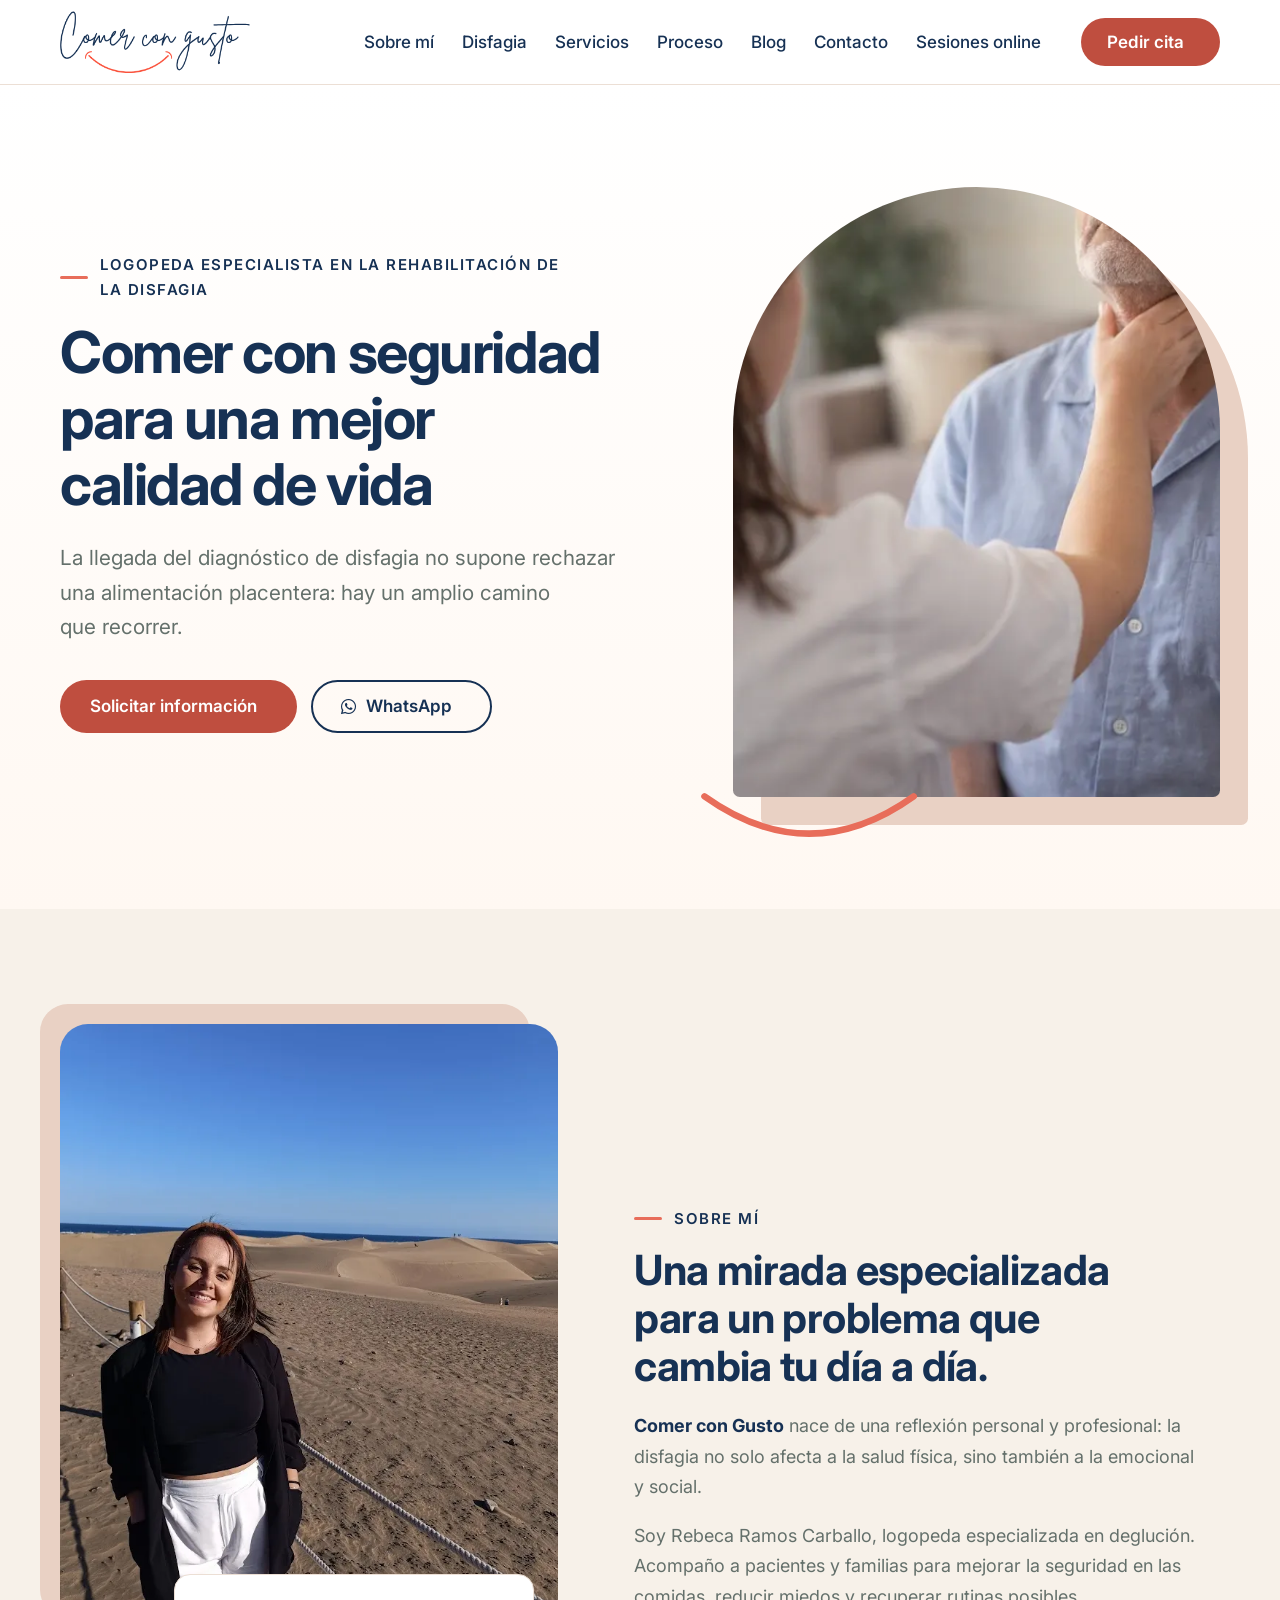
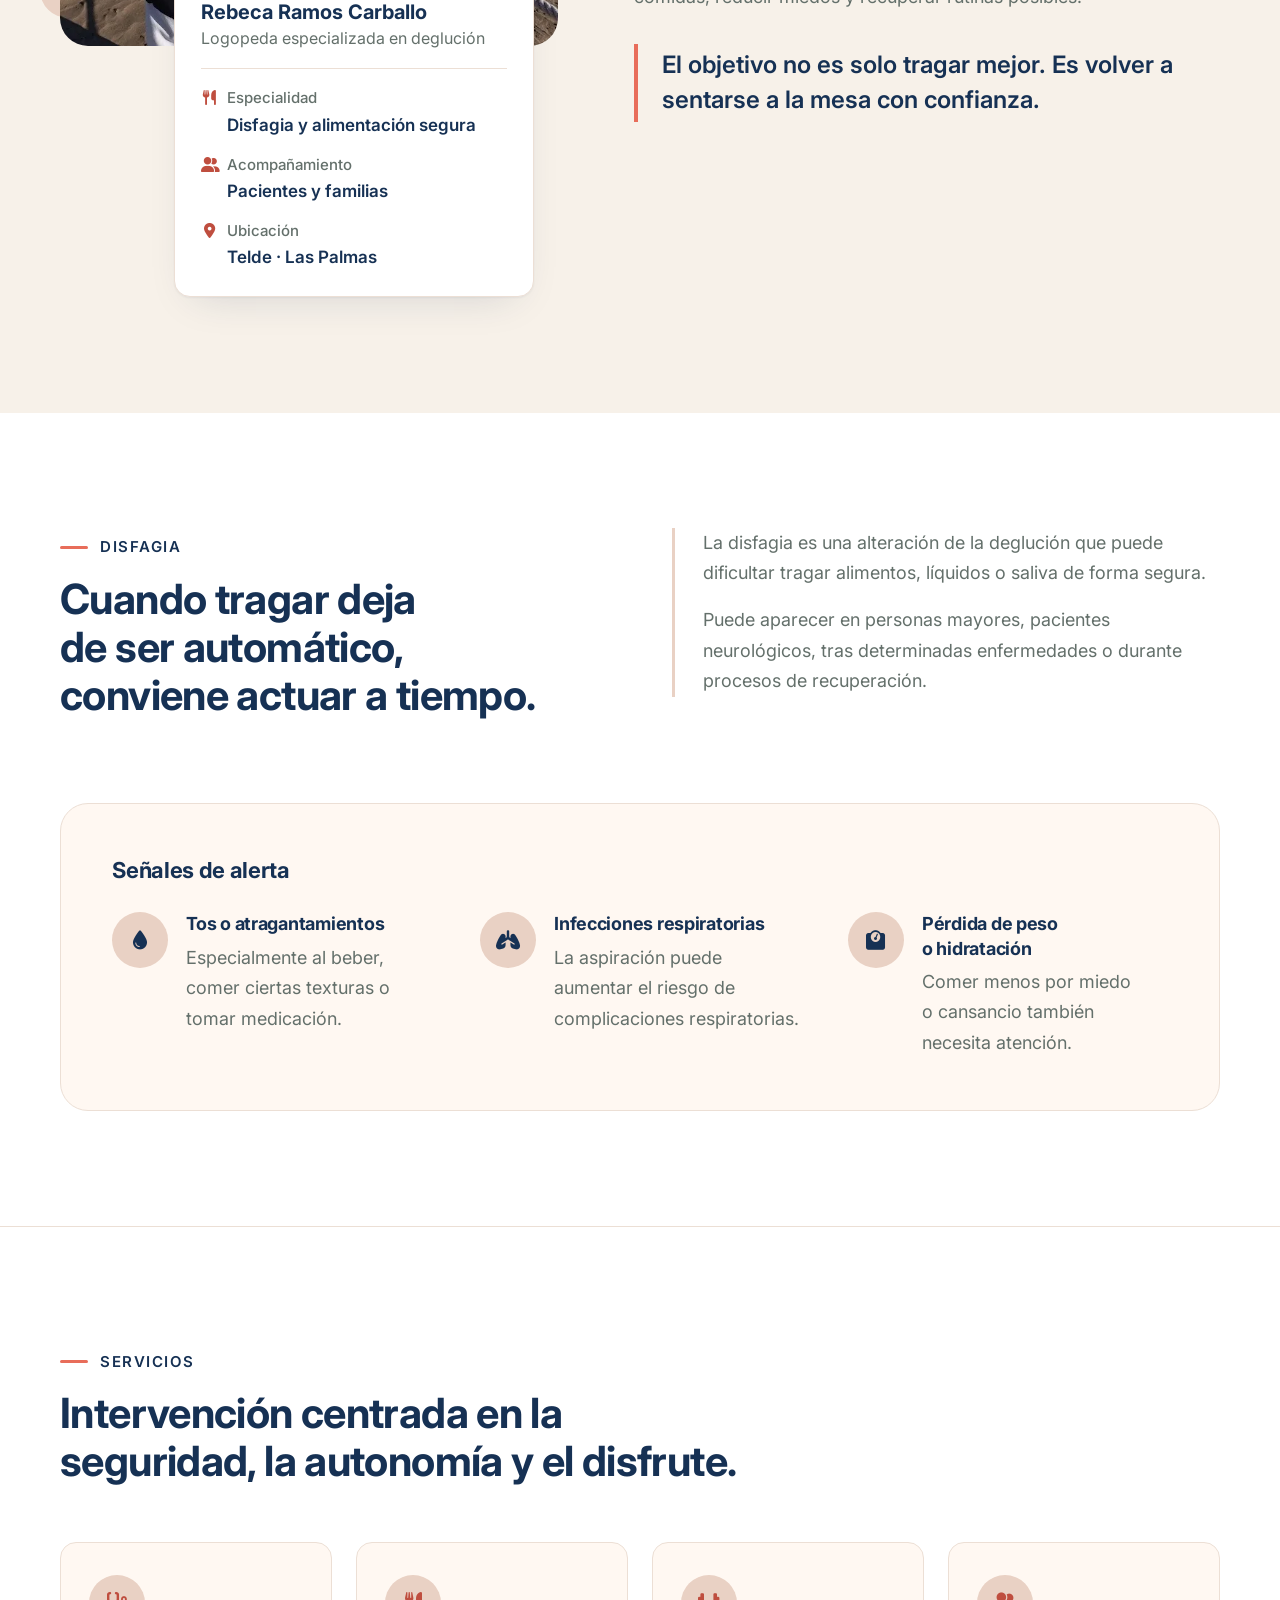
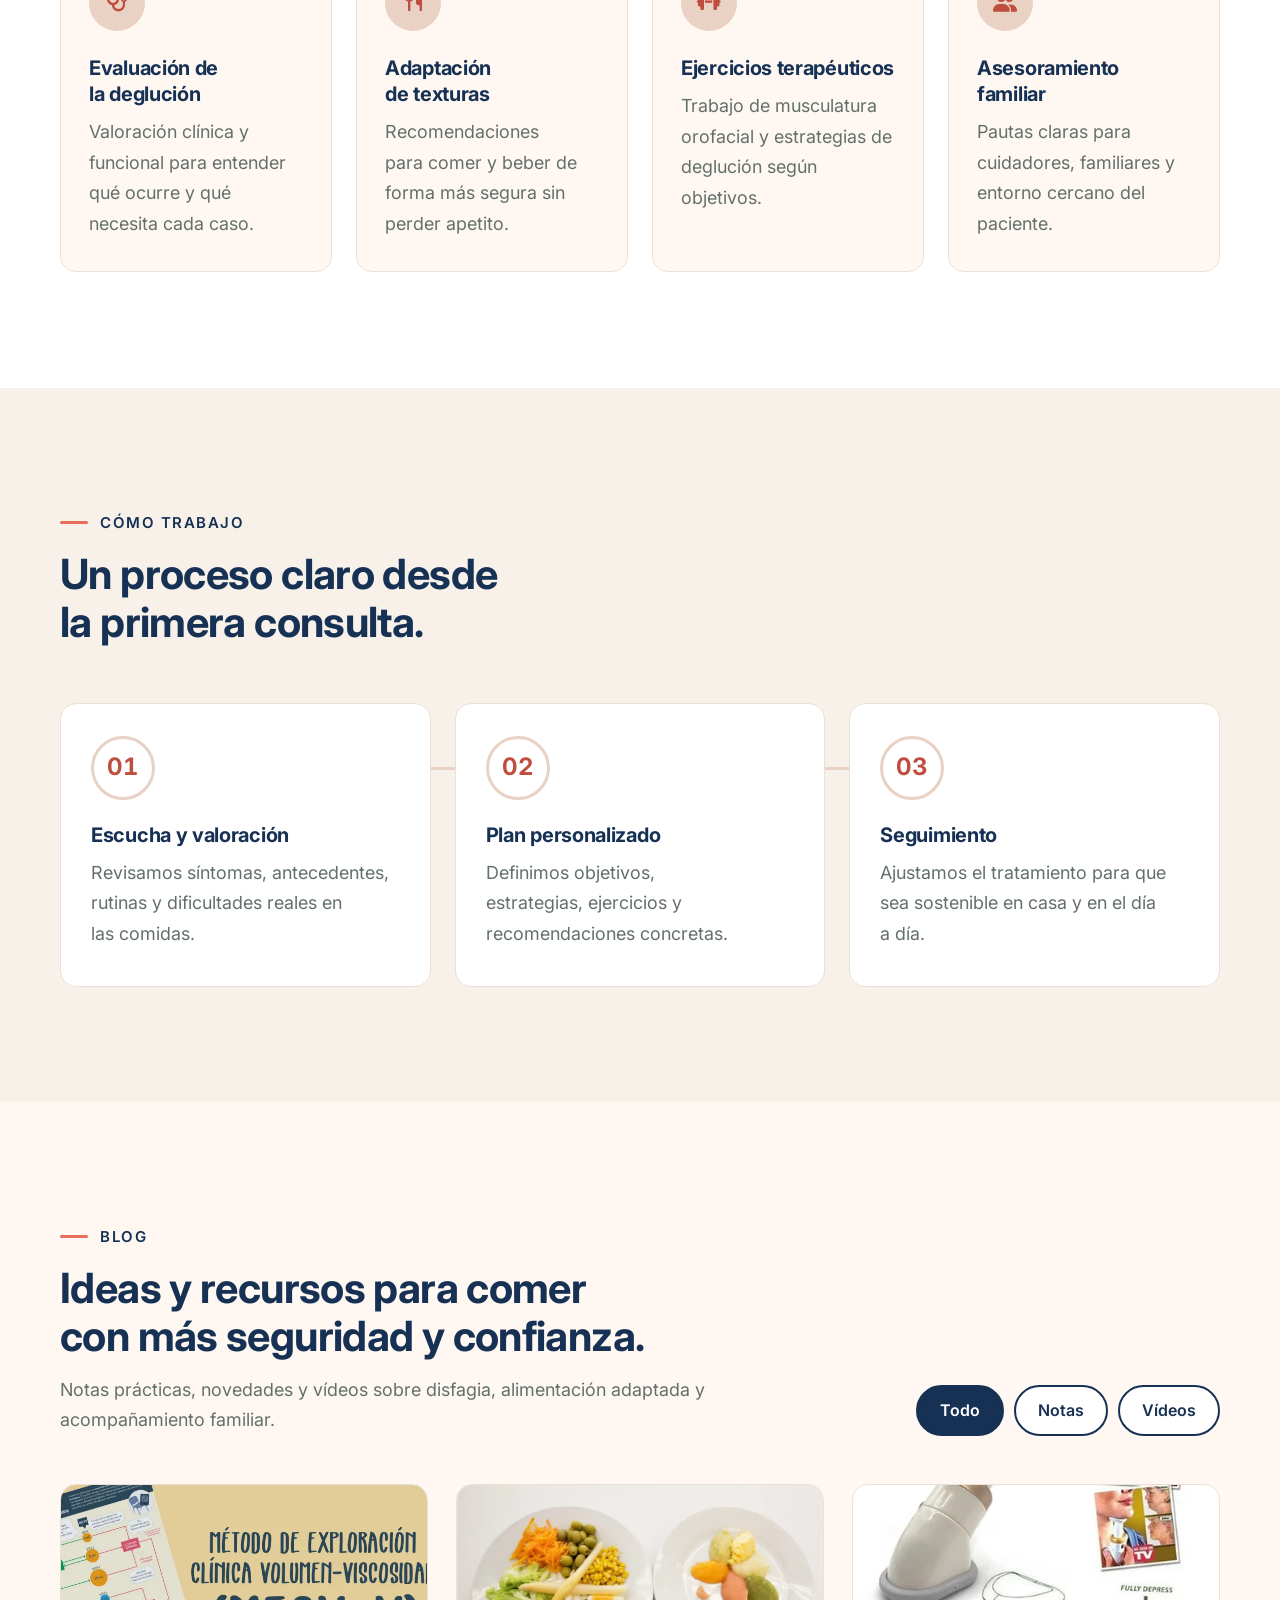
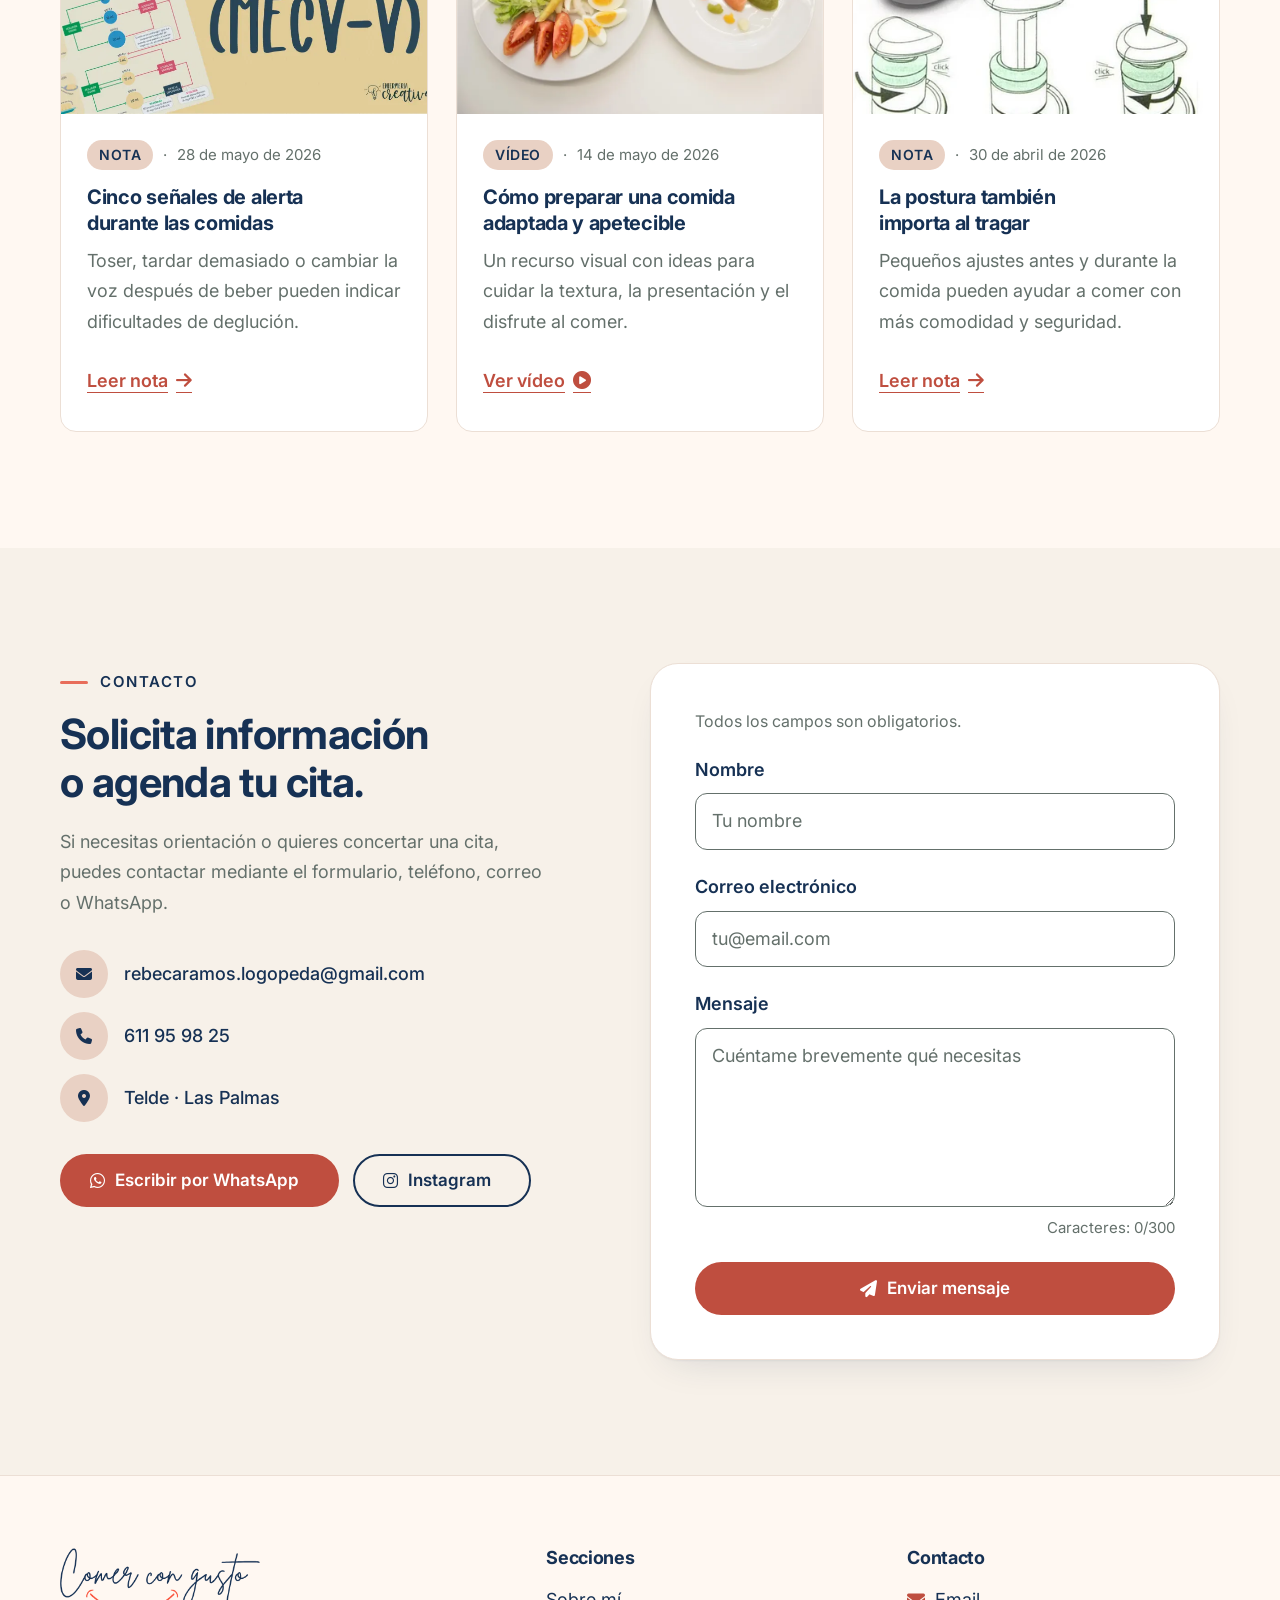
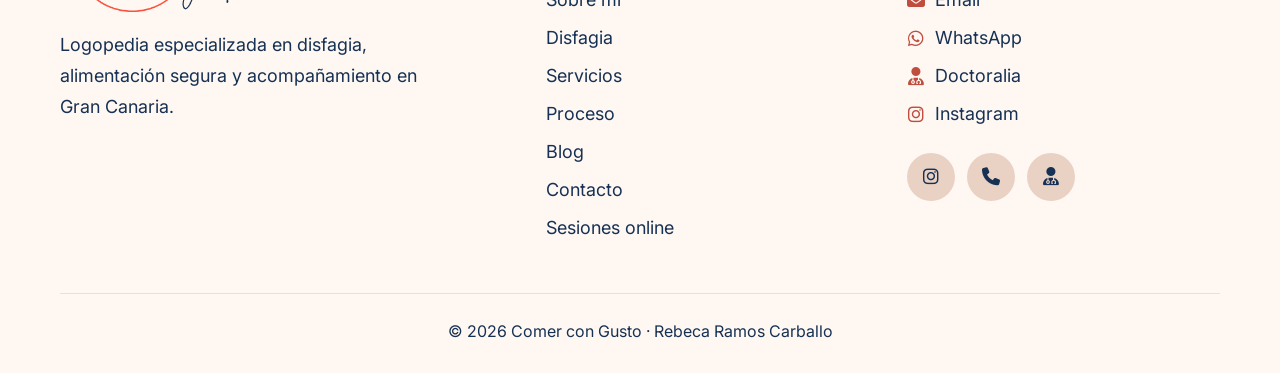
==== commit c35b097d: "videollamadas sesiones online Co-Authored-By: Claude Opus 5.5 <noreply@anthropic.com>" ====
--- a/index.html
+++ b/index.html
@@ -81,6 +81,7 @@
             <li><a href="#proceso">Proceso</a></li>
             <li><a href="#blog">Blog</a></li>
             <li><a href="#contacto">Contacto</a></li>
+            <li><a href="sesiones-online/">Sesiones online</a></li>
           </ul>
 
           <a
@@ -576,6 +577,7 @@
             <li><a href="#proceso">Proceso</a></li>
             <li><a href="#blog">Blog</a></li>
             <li><a href="#contacto">Contacto</a></li>
+            <li><a href="sesiones-online/">Sesiones online</a></li>
           </ul>
         </nav>
 
--- a/style.css
+++ b/style.css
@@ -1196,8 +1196,8 @@
    RESPONSIVE
    ===================================================== */
 
-/* Menú móvil a partir de 1100 px */
-@media (max-width: 1100px) {
+/* Menú móvil a partir de 1200 px */
+@media (max-width: 1200px) {
   .js .boton-menu {
     display: inline-flex;
   }
